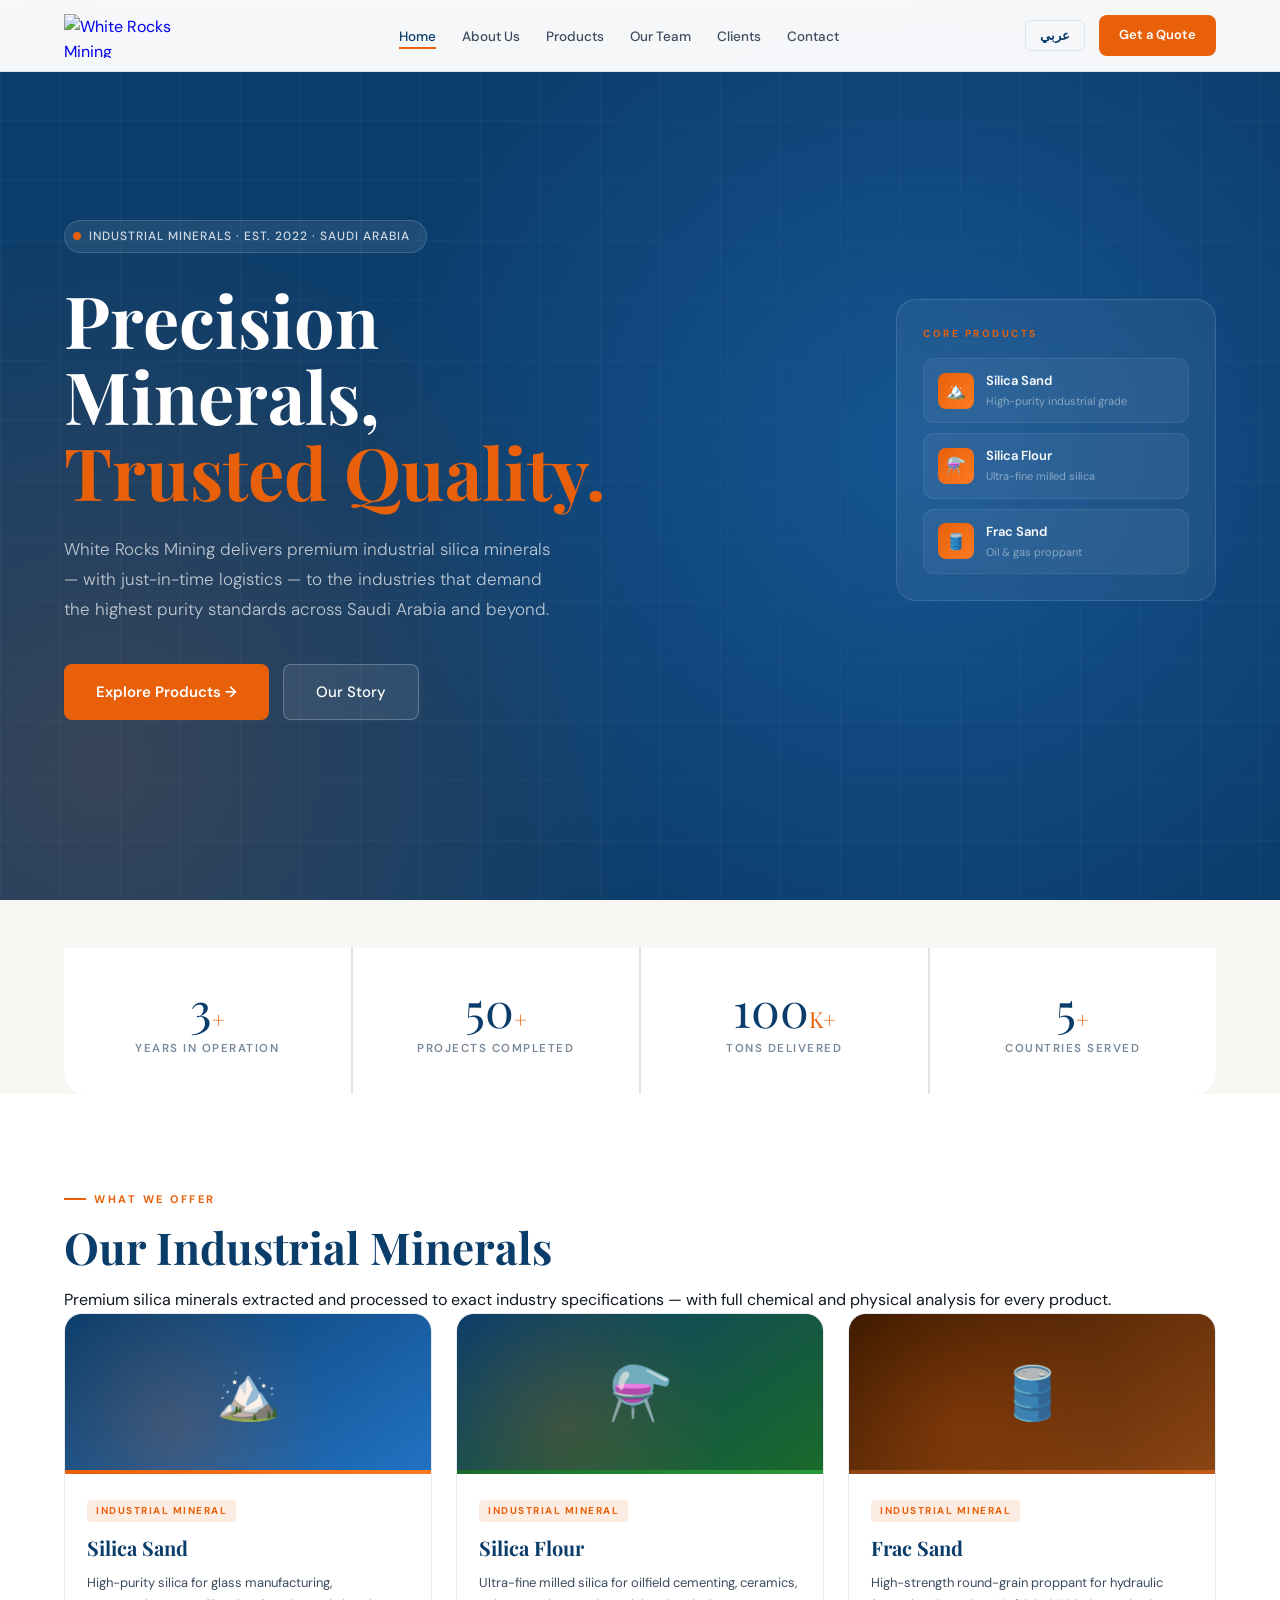
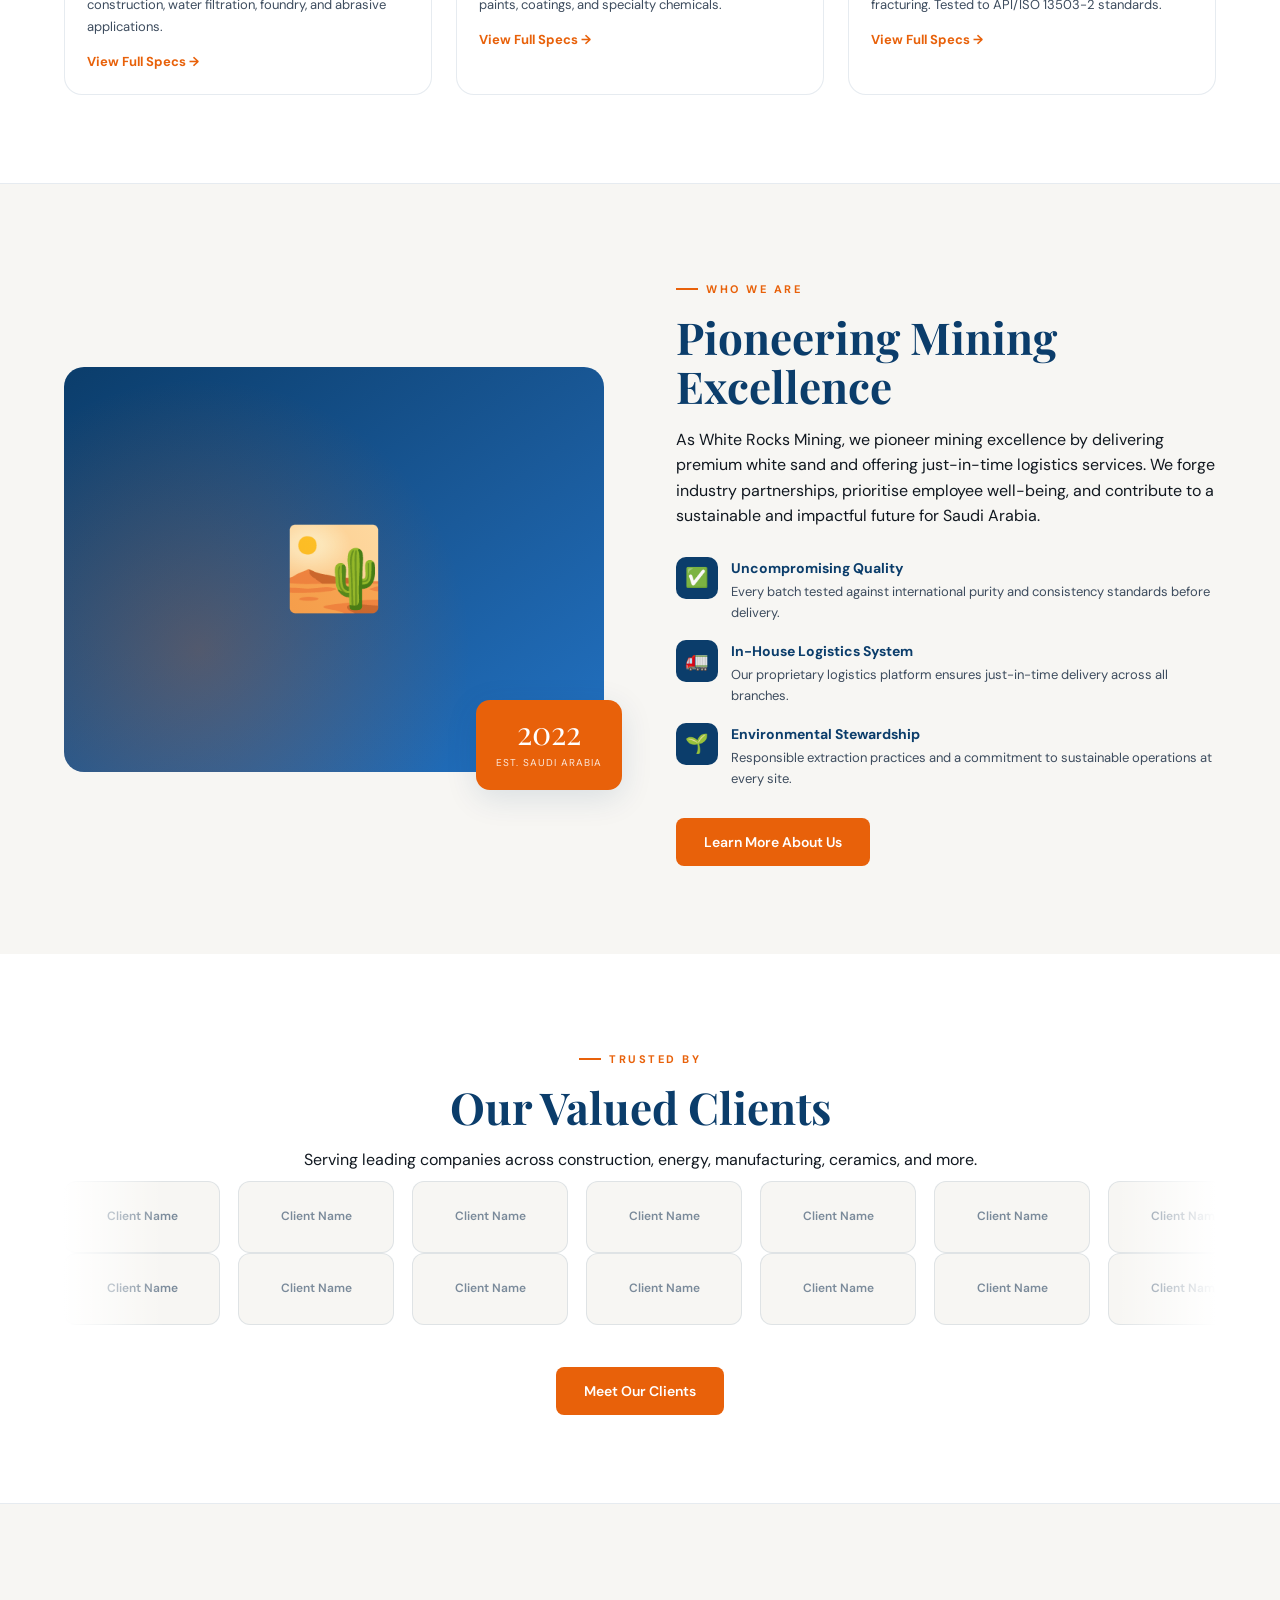
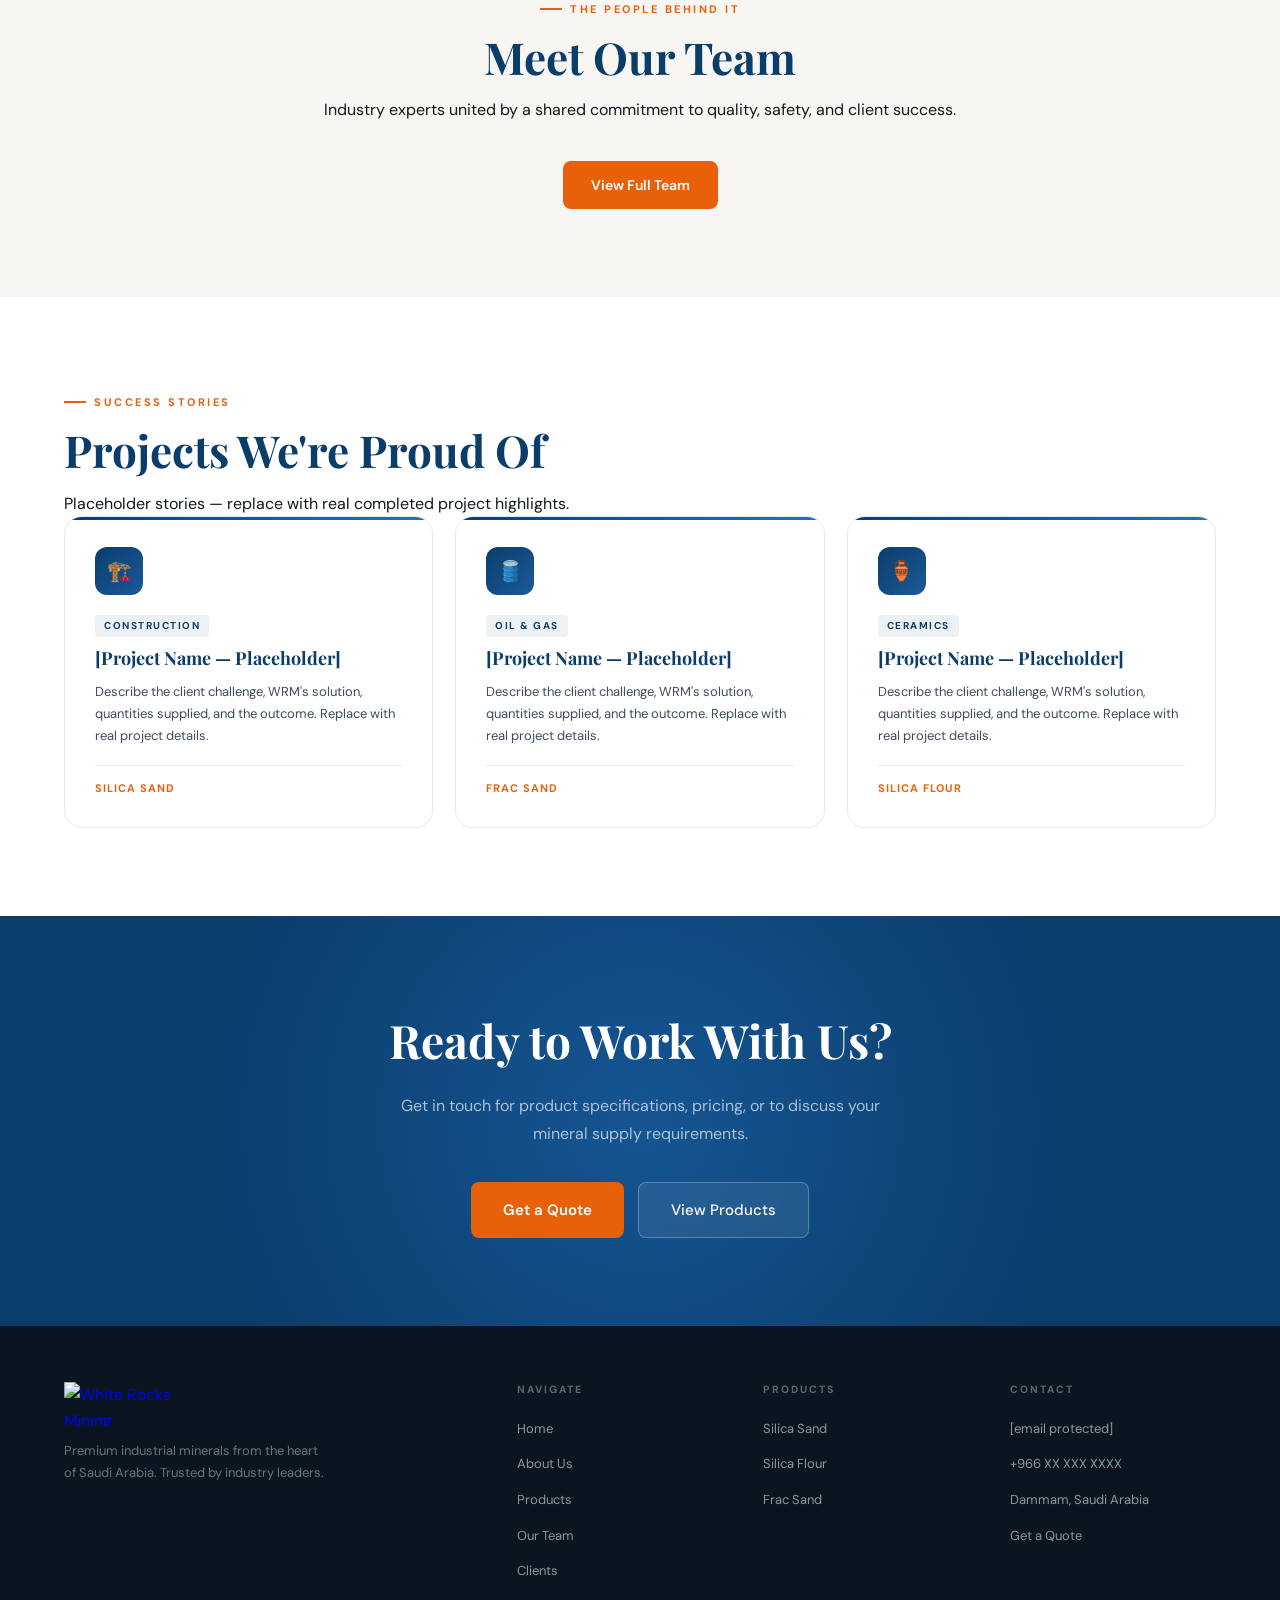
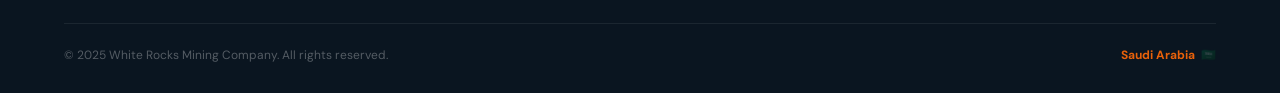
==== index.html @ 715c97ac "Add files via upload" ====
<!DOCTYPE html>
<html lang="en" dir="ltr">
<head>
<meta charset="UTF-8"/>
<meta name="viewport" content="width=device-width,initial-scale=1.0"/>
<title>White Rocks Mining Company</title>

  <link rel="preconnect" href="https://fonts.googleapis.com"/>
  <link rel="preconnect" href="https://fonts.gstatic.com" crossorigin/>
  <link href="https://fonts.googleapis.com/css2?family=Playfair+Display:wght@600;700&family=DM+Sans:wght@300;400;500;600&family=Tajawal:wght@300;400;500;700&display=swap" rel="stylesheet"/>
  <link rel="stylesheet" href="style.css"/>
  <link rel="stylesheet" href="index.css"/>
  <link rel="icon" type="image/x-icon" href="favicon.ico"/>
  <link rel="icon" type="image/png" sizes="32x32" href="assets/logo-nav.png"/>
  <link rel="apple-touch-icon" sizes="180x180" href="apple-touch-icon.png"/>
</head>
<body>
<!-- NAV -->
<nav id="navbar">
  <a href="index.html" class="nav-logo">
    <img src="assets/logo-nav.png" alt="White Rocks Mining" width="149" height="44" class="logo-img"/>
  </a>
  <ul class="nav-links">
    <li><a href="index.html" class="active" data-en="Home" data-ar="الرئيسية">Home</a></li>
    <li><a href="about.html" data-en="About Us" data-ar="من نحن">About Us</a></li>
    <li><a href="products.html" data-en="Products" data-ar="المنتجات">Products</a></li>
    <li><a href="team.html" data-en="Our Team" data-ar="فريقنا">Our Team</a></li>
    <li><a href="clients.html" data-en="Clients" data-ar="عملاؤنا">Clients</a></li>
    <li><a href="contact.html" data-en="Contact" data-ar="اتصل بنا">Contact</a></li>
  </ul>
  <div class="nav-right">
    <button class="lang-toggle" id="langToggle">عربي</button>
    <a href="contact.html" class="btn-nav" data-en="Get a Quote" data-ar="طلب عرض سعر">Get a Quote</a>
  </div>
  <button class="hamburger" id="hamburger"><span></span><span></span><span></span></button>
</nav>
<div class="mobile-menu" id="mobileMenu">
  <a href="index.html" data-en="Home" data-ar="الرئيسية">Home</a>
  <a href="about.html" data-en="About Us" data-ar="من نحن">About Us</a>
  <a href="products.html" data-en="Products" data-ar="المنتجات">Products</a>
  <a href="team.html" data-en="Our Team" data-ar="فريقنا">Our Team</a>
  <a href="clients.html" data-en="Clients" data-ar="عملاؤنا">Clients</a>
  <a href="contact.html" data-en="Contact" data-ar="اتصل بنا">Contact</a>
</div>
<!-- HERO -->
<section id="hero">
  <div class="hero-bar"></div><div class="hero-grid"></div><div class="hero-glow"></div>
  <div class="hero-content">
    <div class="hero-badge"><div class="badge-dot"></div><span class="badge-text" data-en="Industrial Minerals · Est. 2022 · Saudi Arabia" data-ar="معادن صناعية · تأسست 2022 · المملكة العربية السعودية">Industrial Minerals · Est. 2022 · Saudi Arabia</span></div>
    <h1 class="hero-title"><span data-en="Precision Minerals," data-ar="معادن دقيقة،">Precision Minerals,</span><br/><span class="accent" data-en="Trusted Quality." data-ar="جودة موثوقة.">Trusted Quality.</span></h1>
    <p class="hero-desc" data-en="White Rocks Mining delivers premium industrial silica minerals — with just-in-time logistics — to the industries that demand the highest purity standards across Saudi Arabia and beyond." data-ar="تقدم وايت روكس للتعدين معادن سيليكا صناعية متميزة — بلوجستيات فورية — للصناعات التي تتطلب أعلى معايير النقاء في المملكة العربية السعودية وخارجها.">White Rocks Mining delivers premium industrial silica minerals — with just-in-time logistics — to the industries that demand the highest purity standards across Saudi Arabia and beyond.</p>
    <div class="hero-actions">
      <a href="products.html" class="btn-hero" data-en="Explore Products →" data-ar="استكشف المنتجات →">Explore Products →</a>
      <a href="about.html" class="btn-ghost" data-en="Our Story" data-ar="قصتنا">Our Story</a>
    </div>
  </div>
  <div class="hero-card-wrap">
    <div class="hero-card">
      <div class="hc-label" data-en="Core Products" data-ar="المنتجات الأساسية">Core Products</div>
      <div class="hc-list">
        <a href="products.html#silica-sand" class="hc-item"><div class="hc-icon">🏔️</div><div><div class="hc-name" data-en="Silica Sand" data-ar="رمل السيليكا">Silica Sand</div><div class="hc-sub" data-en="High-purity industrial grade" data-ar="درجة صناعية عالية النقاء">High-purity industrial grade</div></div></a>
        <a href="products.html#silica-flour" class="hc-item"><div class="hc-icon">⚗️</div><div><div class="hc-name" data-en="Silica Flour" data-ar="دقيق السيليكا">Silica Flour</div><div class="hc-sub" data-en="Ultra-fine milled silica" data-ar="سيليكا مطحونة ناعمة جداً">Ultra-fine milled silica</div></div></a>
        <a href="products.html#frac-sand" class="hc-item"><div class="hc-icon">🛢️</div><div><div class="hc-name" data-en="Frac Sand" data-ar="رمل الفراك">Frac Sand</div><div class="hc-sub" data-en="Oil &amp; gas proppant" data-ar="دعامة النفط والغاز">Oil &amp; gas proppant</div></div></a>
      </div>
    </div>
  </div>
</section>
<!-- STATS -->
<div id="stats"><div class="stats-grid reveal">
  <div class="stat-item"><div class="stat-num"><span id="s1">0</span><span class="stat-unit">+</span></div><div class="stat-label" data-en="Years in Operation" data-ar="سنوات من الخبرة">Years in Operation</div></div>
  <div class="stat-item"><div class="stat-num"><span id="s2">0</span><span class="stat-unit">+</span></div><div class="stat-label" data-en="Projects Completed" data-ar="مشاريع منجزة">Projects Completed</div></div>
  <div class="stat-item"><div class="stat-num"><span id="s3">0</span><span class="stat-unit">K+</span></div><div class="stat-label" data-en="Tons Delivered" data-ar="طن تم توصيله">Tons Delivered</div></div>
  <div class="stat-item"><div class="stat-num"><span id="s4">0</span><span class="stat-unit">+</span></div><div class="stat-label" data-en="Countries Served" data-ar="دول نخدمها">Countries Served</div></div>
</div></div>
<!-- PRODUCTS -->
<section id="products-section">
  <div class="section-hd reveal">
    <div class="eyebrow" data-en="What We Offer" data-ar="ما نقدمه">What We Offer</div>
    <h2 class="section-title" data-en="Our Industrial Minerals" data-ar="معادننا الصناعية">Our Industrial Minerals</h2>
    <p class="section-sub" data-en="Premium silica minerals extracted and processed to exact industry specifications — with full chemical and physical analysis for every product." data-ar="معادن سيليكا متميزة مستخرجة ومعالجة وفق مواصفات صناعية دقيقة مع تحليل كيميائي وفيزيائي كامل لكل منتج.">Premium silica minerals extracted and processed to exact industry specifications — with full chemical and physical analysis for every product.</p>
  </div>
  <div class="products-grid">
    <a href="products.html#silica-sand" class="prod-card reveal"><div class="prod-thumb t-sand"><div class="thumb-glow"></div>🏔️</div><div class="prod-body"><div class="prod-pill" data-en="Industrial Mineral" data-ar="معدن صناعي">Industrial Mineral</div><h3 class="prod-name" data-en="Silica Sand" data-ar="رمل السيليكا">Silica Sand</h3><p class="prod-desc" data-en="High-purity silica for glass manufacturing, construction, water filtration, foundry, and abrasive applications." data-ar="سيليكا عالية النقاء لصناعة الزجاج والبناء وتصفية المياه والمسابك والتطبيقات الكاشطة.">High-purity silica for glass manufacturing, construction, water filtration, foundry, and abrasive applications.</p><div class="prod-link" data-en="View Full Specs →" data-ar="عرض المواصفات الكاملة →">View Full Specs →</div></div></a>
    <a href="products.html#silica-flour" class="prod-card reveal"><div class="prod-thumb t-flour"><div class="thumb-glow"></div>⚗️</div><div class="prod-body"><div class="prod-pill" data-en="Industrial Mineral" data-ar="معدن صناعي">Industrial Mineral</div><h3 class="prod-name" data-en="Silica Flour" data-ar="دقيق السيليكا">Silica Flour</h3><p class="prod-desc" data-en="Ultra-fine milled silica for oilfield cementing, ceramics, paints, coatings, and specialty chemicals." data-ar="سيليكا مطحونة ناعمة جداً لتسمنت آبار النفط والسيراميك والدهانات والطلاءات والمواد الكيميائية المتخصصة.">Ultra-fine milled silica for oilfield cementing, ceramics, paints, coatings, and specialty chemicals.</p><div class="prod-link" data-en="View Full Specs →" data-ar="عرض المواصفات الكاملة →">View Full Specs →</div></div></a>
    <a href="products.html#frac-sand" class="prod-card reveal"><div class="prod-thumb t-frac"><div class="thumb-glow"></div>🛢️</div><div class="prod-body"><div class="prod-pill" data-en="Industrial Mineral" data-ar="معدن صناعي">Industrial Mineral</div><h3 class="prod-name" data-en="Frac Sand" data-ar="رمل الفراك">Frac Sand</h3><p class="prod-desc" data-en="High-strength round-grain proppant for hydraulic fracturing. Tested to API/ISO 13503-2 standards." data-ar="دعامة حبيبات مستديرة عالية المقاومة للكسر الهيدروليكي. مختبرة وفق معايير API/ISO 13503-2.">High-strength round-grain proppant for hydraulic fracturing. Tested to API/ISO 13503-2 standards.</p><div class="prod-link" data-en="View Full Specs →" data-ar="عرض المواصفات الكاملة →">View Full Specs →</div></div></a>
  </div>
</section>
<div class="divider"></div>
<!-- ABOUT PREVIEW -->
<section id="about-preview">
  <div class="about-grid">
    <div class="about-wrap reveal"><div class="about-visual">🏜️</div><div class="about-badge"><span class="ab-num">2022</span><span class="ab-lbl" data-en="Est. Saudi Arabia" data-ar="تأسست في السعودية">Est. Saudi Arabia</span></div></div>
    <div class="reveal">
      <div class="eyebrow" data-en="Who We Are" data-ar="من نحن">Who We Are</div>
      <h2 class="section-title" data-en="Pioneering Mining Excellence" data-ar="رواد التميز في التعدين">Pioneering Mining Excellence</h2>
      <p class="section-sub" data-en="As White Rocks Mining, we pioneer mining excellence by delivering premium white sand and offering just-in-time logistics services. We forge industry partnerships, prioritise employee well-being, and contribute to a sustainable and impactful future for Saudi Arabia." data-ar="في وايت روكس للتعدين، نرسخ مفهوم التميز في التعدين من خلال توفير الرمال البيضاء الفاخرة وتقديم خدمات لوجستية فورية. نبني شراكات صناعية ونُولي الأولوية لرفاهية موظفينا ونساهم في مستقبل مستدام للمملكة العربية السعودية.">As White Rocks Mining, we pioneer mining excellence by delivering premium white sand and offering just-in-time logistics services. We forge industry partnerships, prioritise employee well-being, and contribute to a sustainable and impactful future for Saudi Arabia.</p>
      <div class="vals">
        <div class="val-item"><div class="val-icon">✅</div><div><div class="val-title" data-en="Uncompromising Quality" data-ar="جودة لا تساوم">Uncompromising Quality</div><div class="val-desc" data-en="Every batch tested against international purity and consistency standards before delivery." data-ar="كل دفعة تُختبر وفق معايير النقاء والاتساق الدولية قبل التسليم.">Every batch tested against international purity and consistency standards before delivery.</div></div></div>
        <div class="val-item"><div class="val-icon">🚛</div><div><div class="val-title" data-en="In-House Logistics System" data-ar="نظام اللوجستيات الداخلي">In-House Logistics System</div><div class="val-desc" data-en="Our proprietary logistics platform ensures just-in-time delivery across all branches." data-ar="منصة اللوجستيات الخاصة لدينا تضمن التسليم في الوقت المحدد عبر جميع الفروع.">Our proprietary logistics platform ensures just-in-time delivery across all branches.</div></div></div>
        <div class="val-item"><div class="val-icon">🌱</div><div><div class="val-title" data-en="Environmental Stewardship" data-ar="الإشراف البيئي">Environmental Stewardship</div><div class="val-desc" data-en="Responsible extraction practices and a commitment to sustainable operations at every site." data-ar="ممارسات استخراج مسؤولة والتزام بعمليات مستدامة في كل موقع.">Responsible extraction practices and a commitment to sustainable operations at every site.</div></div></div>
      </div>
      <a href="about.html" class="btn-solid" style="margin-top:28px;" data-en="Learn More About Us" data-ar="اعرف المزيد عنا">Learn More About Us</a>
    </div>
  </div>
</section>
<!-- CLIENTS MARQUEE -->
<section id="clients-section">
  <div class="section-hd reveal" style="text-align:center;">
    <div class="eyebrow" style="justify-content:center;" data-en="Trusted By" data-ar="يثق بنا">Trusted By</div>
    <h2 class="section-title" data-en="Our Valued Clients" data-ar="عملاؤنا الكرام">Our Valued Clients</h2>
    <p class="section-sub" style="margin:0 auto;" data-en="Serving leading companies across construction, energy, manufacturing, ceramics, and more." data-ar="نخدم الشركات الرائدة في البناء والطاقة والتصنيع والسيراميك وغيرها.">Serving leading companies across construction, energy, manufacturing, ceramics, and more.</p>
  </div>
  <div class="marquee-wrap reveal"><div class="marquee-track" id="mTrack">
    <div class="client-box" data-en="Client Name" data-ar="اسم العميل">Client Name</div><div class="client-box" data-en="Client Name" data-ar="اسم العميل">Client Name</div><div class="client-box" data-en="Client Name" data-ar="اسم العميل">Client Name</div><div class="client-box" data-en="Client Name" data-ar="اسم العميل">Client Name</div><div class="client-box" data-en="Client Name" data-ar="اسم العميل">Client Name</div><div class="client-box" data-en="Client Name" data-ar="اسم العميل">Client Name</div><div class="client-box" data-en="Client Name" data-ar="اسم العميل">Client Name</div><div class="client-box" data-en="Client Name" data-ar="اسم العميل">Client Name</div><div class="client-box" data-en="Client Name" data-ar="اسم العميل">Client Name</div><div class="client-box" data-en="Client Name" data-ar="اسم العميل">Client Name</div><div class="client-box" data-en="Client Name" data-ar="اسم العميل">Client Name</div><div class="client-box" data-en="Client Name" data-ar="اسم العميل">Client Name</div><div class="client-box" data-en="Client Name" data-ar="اسم العميل">Client Name</div><div class="client-box" data-en="Client Name" data-ar="اسم العميل">Client Name</div><div class="client-box" data-en="Client Name" data-ar="اسم العميل">Client Name</div><div class="client-box" data-en="Client Name" data-ar="اسم العميل">Client Name</div><div class="client-box" data-en="Client Name" data-ar="اسم العميل">Client Name</div><div class="client-box" data-en="Client Name" data-ar="اسم العميل">Client Name</div><div class="client-box" data-en="Client Name" data-ar="اسم العميل">Client Name</div><div class="client-box" data-en="Client Name" data-ar="اسم العميل">Client Name</div><div class="client-box" data-en="Client Name" data-ar="اسم العميل">Client Name</div><div class="client-box" data-en="Client Name" data-ar="اسم العميل">Client Name</div><div class="client-box" data-en="Client Name" data-ar="اسم العميل">Client Name</div><div class="client-box" data-en="Client Name" data-ar="اسم العميل">Client Name</div><div class="client-box" data-en="Client Name" data-ar="اسم العميل">Client Name</div><div class="client-box" data-en="Client Name" data-ar="اسم العميل">Client Name</div><div class="client-box" data-en="Client Name" data-ar="اسم العميل">Client Name</div><div class="client-box" data-en="Client Name" data-ar="اسم العميل">Client Name</div><div class="client-box" data-en="Client Name" data-ar="اسم العميل">Client Name</div><div class="client-box" data-en="Client Name" data-ar="اسم العميل">Client Name</div><div class="client-box" data-en="Client Name" data-ar="اسم العميل">Client Name</div><div class="client-box" data-en="Client Name" data-ar="اسم العميل">Client Name</div>
  </div></div>
  <div style="text-align:center;margin-top:34px;" class="reveal"><a href="clients.html" class="btn-solid" data-en="Meet Our Clients" data-ar="تعرف على عملائنا">Meet Our Clients</a></div>
</section>
<div class="divider"></div>
<!-- TEAM PREVIEW -->
<section id="team-section">
  <div class="section-hd reveal" style="text-align:center;">
    <div class="eyebrow" style="justify-content:center;" data-en="The People Behind It" data-ar="الأشخاص وراء ذلك">The People Behind It</div>
    <h2 class="section-title" data-en="Meet Our Team" data-ar="تعرف على فريقنا">Meet Our Team</h2>
    <p class="section-sub" style="margin:0 auto;" data-en="Industry experts united by a shared commitment to quality, safety, and client success." data-ar="خبراء صناعيون متحدون بالتزام مشترك بالجودة والسلامة ونجاح العميل.">Industry experts united by a shared commitment to quality, safety, and client success.</p>
  </div>
  <div class="team-grid" id="homeTeamGrid">
    <!-- Populated by index.js from data/team.json -->
  </div>
  <div style="text-align:center;margin-top:38px;" class="reveal"><a href="team.html" class="btn-solid" data-en="View Full Team" data-ar="عرض الفريق الكامل">View Full Team</a></div>
</section>
<!-- SUCCESS STORIES -->
<section id="success-section">
  <div class="section-hd reveal">
    <div class="eyebrow" data-en="Success Stories" data-ar="قصص النجاح">Success Stories</div>
    <h2 class="section-title" data-en="Projects We're Proud Of" data-ar="مشاريع نفخر بها">Projects We're Proud Of</h2>
    <p class="section-sub" data-en="Placeholder stories — replace with real completed project highlights." data-ar="قصص مؤقتة — استبدلها بأبرز المشاريع المنجزة الفعلية.">Placeholder stories — replace with real completed project highlights.</p>
  </div>
  <div class="stories-grid">
    <div class="story-card reveal"><div class="story-icon">🏗️</div><div class="story-tag" data-en="Construction" data-ar="البناء">Construction</div><h3 class="story-title" data-en="[Project Name — Placeholder]" data-ar="[اسم المشروع — نص مؤقت]">[Project Name — Placeholder]</h3><p class="story-desc" data-en="Describe the client challenge, WRM's solution, quantities supplied, and the outcome. Replace with real project details." data-ar="صف تحدي العميل وحل WRM والكميات المورّدة والنتيجة المحققة. استبدل بتفاصيل المشروع الحقيقية.">Describe the client challenge, WRM's solution, quantities supplied, and the outcome. Replace with real project details.</p><div class="story-meta"><div class="story-product" data-en="Silica Sand" data-ar="رمل السيليكا">Silica Sand</div></div></div>
    <div class="story-card reveal"><div class="story-icon">🛢️</div><div class="story-tag" data-en="Oil &amp; Gas" data-ar="النفط والغاز">Oil &amp; Gas</div><h3 class="story-title" data-en="[Project Name — Placeholder]" data-ar="[اسم المشروع — نص مؤقت]">[Project Name — Placeholder]</h3><p class="story-desc" data-en="Describe the client challenge, WRM's solution, quantities supplied, and the outcome. Replace with real project details." data-ar="صف تحدي العميل وحل WRM والكميات المورّدة والنتيجة المحققة. استبدل بتفاصيل المشروع الحقيقية.">Describe the client challenge, WRM's solution, quantities supplied, and the outcome. Replace with real project details.</p><div class="story-meta"><div class="story-product" data-en="Frac Sand" data-ar="رمل الفراك">Frac Sand</div></div></div>
    <div class="story-card reveal"><div class="story-icon">🏺</div><div class="story-tag" data-en="Ceramics" data-ar="السيراميك">Ceramics</div><h3 class="story-title" data-en="[Project Name — Placeholder]" data-ar="[اسم المشروع — نص مؤقت]">[Project Name — Placeholder]</h3><p class="story-desc" data-en="Describe the client challenge, WRM's solution, quantities supplied, and the outcome. Replace with real project details." data-ar="صف تحدي العميل وحل WRM والكميات المورّدة والنتيجة المحققة. استبدل بتفاصيل المشروع الحقيقية.">Describe the client challenge, WRM's solution, quantities supplied, and the outcome. Replace with real project details.</p><div class="story-meta"><div class="story-product" data-en="Silica Flour" data-ar="دقيق السيليكا">Silica Flour</div></div></div>
  </div>
</section>
<!-- CTA BANNER -->
<section id="cta-banner">
  <h2 class="cta-title" data-en="Ready to Work With Us?" data-ar="هل أنت مستعد للعمل معنا؟">Ready to Work With Us?</h2>
  <p class="cta-sub" data-en="Get in touch for product specifications, pricing, or to discuss your mineral supply requirements." data-ar="تواصل معنا للحصول على مواصفات المنتج أو الأسعار أو لمناقشة متطلبات إمداد المعادن الخاصة بك.">Get in touch for product specifications, pricing, or to discuss your mineral supply requirements.</p>
  <div class="cta-actions">
    <a href="contact.html" class="btn-hero" data-en="Get a Quote" data-ar="طلب عرض سعر">Get a Quote</a>
    <a href="products.html" class="btn-ghost" data-en="View Products" data-ar="عرض المنتجات">View Products</a>
  </div>
</section>
<!-- FOOTER -->
<footer>
  <div class="footer-grid">
    <div>
      <a href="index.html" class="nav-logo" style="text-decoration:none;">
      <img src="assets/logo-footer.png" alt="White Rocks Mining" width="136" height="40" class="logo-img"/>
    </a>
      <p class="footer-desc" data-en="Premium industrial minerals from the heart of Saudi Arabia. Trusted by industry leaders." data-ar="معادن صناعية متميزة من قلب المملكة العربية السعودية. موثوق بها من قادة الصناعة.">Premium industrial minerals from the heart of Saudi Arabia. Trusted by industry leaders.</p>
    </div>
    <div><div class="footer-col-title" data-en="Navigate" data-ar="التنقل">Navigate</div><ul class="footer-links"><li><a href="index.html" data-en="Home" data-ar="الرئيسية">Home</a></li><li><a href="about.html" data-en="About Us" data-ar="من نحن">About Us</a></li><li><a href="products.html" data-en="Products" data-ar="المنتجات">Products</a></li><li><a href="team.html" data-en="Our Team" data-ar="فريقنا">Our Team</a></li><li><a href="clients.html" data-en="Clients" data-ar="عملاؤنا">Clients</a></li></ul></div>
    <div><div class="footer-col-title" data-en="Products" data-ar="المنتجات">Products</div><ul class="footer-links"><li><a href="products.html#silica-sand" data-en="Silica Sand" data-ar="رمل السيليكا">Silica Sand</a></li><li><a href="products.html#silica-flour" data-en="Silica Flour" data-ar="دقيق السيليكا">Silica Flour</a></li><li><a href="products.html#frac-sand" data-en="Frac Sand" data-ar="رمل الفراك">Frac Sand</a></li></ul></div>
    <div><div class="footer-col-title" data-en="Contact" data-ar="تواصل">Contact</div><ul class="footer-links"><li><a href="/cdn-cgi/l/email-protection#a1c8cfc7cee1d6c9c8d5c4d3cec2cad2ccc8cfc8cfc68fc2cecc"><span class="__cf_email__" data-cfemail="157c7b737a55627d7c6170677a767e66787c7b7c7b723b767a78">[email&#160;protected]</span></a></li><li><a href="tel:+966XXXXXXXX">+966 XX XXX XXXX</a></li><li><a href="contact.html" data-en="Dammam, Saudi Arabia" data-ar="الدمام، السعودية">Dammam, Saudi Arabia</a></li><li><a href="contact.html" data-en="Get a Quote" data-ar="طلب عرض سعر">Get a Quote</a></li></ul></div>
  </div>
  <div class="footer-bottom"><div class="footer-copy" data-en="© 2025 White Rocks Mining Company. All rights reserved." data-ar="© 2025 شركة وايت روكس للتعدين. جميع الحقوق محفوظة.">© 2025 White Rocks Mining Company. All rights reserved.</div><div class="footer-badge"><em data-en="Saudi Arabia" data-ar="المملكة العربية السعودية">Saudi Arabia</em> 🇸🇦</div></div>
</footer>

<script src="script.js" defer></script>
<script src="index.js" defer></script>
</body>
</html>
---- style.css ----
/* ==============================================
   White Rocks Mining — Shared Stylesheet
   style.css
   ============================================== */

/* BASE & VARIABLES */
:root{--orange:#E8610A;--orange-light:#FF7A22;--orange-glow:rgba(232,97,10,0.12);--blue:#0B3D6B;--blue-mid:#1A5A9A;--blue-light:#2272C3;--white:#FFFFFF;--off-white:#F7F6F3;--text-dark:#111820;--text-mid:#3D4C5E;--text-light:#7A8A9A;--border:rgba(11,61,107,0.1);--shadow-sm:0 2px 12px rgba(11,61,107,0.07);--shadow-md:0 8px 32px rgba(11,61,107,0.12);--shadow-lg:0 24px 64px rgba(11,61,107,0.16);--font-display:'Playfair Display',serif;--font-body:'DM Sans',sans-serif;--font-ar:'Tajawal',sans-serif;}
[lang="ar"]*{font-family:var(--font-ar)!important;letter-spacing:0!important;}
*,*::before,*::after{box-sizing:border-box;margin:0;padding:0;}
html{scroll-behavior:smooth;}
body{font-family:var(--font-body);color:var(--text-dark);background:var(--white);overflow-x:hidden;line-height:1.6;}

/* NAV */
/* NAV */
nav{position:fixed;top:0;left:0;right:0;z-index:1000;background:rgba(255,255,255,.96);backdrop-filter:blur(14px);border-bottom:1px solid var(--border);padding:0 5%;height:72px;display:flex;align-items:center;justify-content:space-between;transition:box-shadow .3s;}
nav.scrolled{box-shadow:var(--shadow-md);}
.nav-logo{display:flex;align-items:center;text-decoration:none;flex-shrink:0;}
.logo-img{height:44px;width:auto;display:block;object-fit:contain;}
.nav-links{display:flex;gap:26px;list-style:none;align-items:center;}
.nav-links a{text-decoration:none;font-size:13.5px;font-weight:500;color:var(--text-mid);transition:color .2s;position:relative;padding-bottom:4px;white-space:nowrap;}
.nav-links a::after{content:'';position:absolute;bottom:0;left:0;right:0;height:2px;background:var(--orange);transform:scaleX(0);transition:transform .25s;transform-origin:left;}
[dir="rtl"] .nav-links a::after{transform-origin:right;}
.nav-links a:hover,.nav-links a.active{color:var(--blue);}
.nav-links a:hover::after,.nav-links a.active::after{transform:scaleX(1);}
.nav-right{display:flex;align-items:center;gap:14px;}
.lang-toggle{background:none;border:1.5px solid var(--border);border-radius:6px;padding:6px 14px;font-size:13px;font-weight:600;color:var(--blue);cursor:pointer;transition:all .2s;font-family:var(--font-body);}
.lang-toggle:hover{border-color:var(--blue);background:var(--blue);color:white;}
.btn-nav{background:var(--orange);color:white;border:none;border-radius:8px;padding:10px 20px;font-size:13px;font-weight:600;cursor:pointer;text-decoration:none;display:inline-flex;align-items:center;transition:all .25s;font-family:var(--font-body);white-space:nowrap;}
.btn-nav:hover{background:var(--orange-light);transform:translateY(-1px);box-shadow:0 4px 16px rgba(232,97,10,.35);}
.hamburger{display:none;flex-direction:column;gap:5px;cursor:pointer;background:none;border:none;padding:4px;}
.hamburger span{display:block;width:24px;height:2px;background:var(--blue);border-radius:2px;}
.mobile-menu{display:none;position:fixed;top:72px;left:0;right:0;background:white;border-bottom:1px solid var(--border);padding:20px 5%;z-index:999;flex-direction:column;box-shadow:var(--shadow-md);}
.mobile-menu.open{display:flex;}
.mobile-menu a{text-decoration:none;font-size:15px;font-weight:500;color:var(--text-mid);padding:14px 0;border-bottom:1px solid var(--border);}

/* PAGE HERO (inner pages) */
/* PAGE HERO */
.page-hero{padding:140px 5% 80px;background:var(--blue);position:relative;overflow:hidden;}
.hero-bar{position:absolute;top:0;left:0;right:0;height:4px;background:linear-gradient(90deg,var(--orange),var(--orange-light),transparent);}
.hero-grid{position:absolute;inset:0;background-image:linear-gradient(rgba(255,255,255,.03) 1px,transparent 1px),linear-gradient(90deg,rgba(255,255,255,.03) 1px,transparent 1px);background-size:60px 60px;}
.hero-glow{position:absolute;inset:0;background:radial-gradient(circle at 70% 45%,rgba(34,114,195,.45) 0%,transparent 55%),radial-gradient(circle at 10% 80%,rgba(232,97,10,.18) 0%,transparent 40%);}
.hero-inner{position:relative;z-index:2;max-width:680px;}
.breadcrumb{display:flex;align-items:center;gap:8px;margin-bottom:20px;font-size:13px;color:rgba(255,255,255,.5);}
.breadcrumb a{color:rgba(255,255,255,.5);text-decoration:none;}
.breadcrumb a:hover{color:var(--orange);}
.breadcrumb-sep{color:rgba(255,255,255,.25);}
.page-title{font-family:var(--font-display);font-size:clamp(38px,5.5vw,64px);color:white;line-height:1.08;margin-bottom:20px;}
.page-title .accent{color:var(--orange);}
.page-desc{font-size:17px;color:rgba(255,255,255,.68);line-height:1.78;font-weight:300;max-width:560px;}

/* COMMON (eyebrow, section-title, divider, buttons) */
/* COMMON */
section{padding:88px 5%;}
.eyebrow{display:inline-flex;align-items:center;gap:8px;font-size:11px;font-weight:700;text-transform:uppercase;letter-spacing:2.5px;color:var(--orange);margin-bottom:14px;}
.eyebrow::before{content:'';width:22px;height:2px;background:var(--orange);}
[dir="rtl"] .eyebrow::before{display:none;}
[dir="rtl"] .eyebrow::after{content:'';width:22px;height:2px;background:var(--orange);}
.section-title{font-family:var(--font-display);font-size:clamp(28px,3.8vw,44px);color:var(--blue);line-height:1.12;margin-bottom:16px;}
.divider{height:1px;background:var(--border);}
.btn-solid{background:var(--orange);color:white;border:none;border-radius:8px;padding:13px 28px;font-size:14px;font-weight:600;cursor:pointer;text-decoration:none;display:inline-flex;align-items:center;gap:8px;transition:all .25s;font-family:var(--font-body);}
.btn-solid:hover{background:var(--orange-light);transform:translateY(-1px);box-shadow:0 6px 20px rgba(232,97,10,.35);}
.btn-ghost{background:none;color:var(--blue);border:1.5px solid var(--border);border-radius:8px;padding:13px 28px;font-size:14px;font-weight:600;cursor:pointer;text-decoration:none;display:inline-flex;align-items:center;gap:8px;transition:all .25s;font-family:var(--font-body);}
.btn-ghost:hover{border-color:var(--blue);background:var(--blue);color:white;}

/* CTA BANNER */
/* CTA BANNER */
#cta-banner{background:var(--blue);padding:88px 5%;text-align:center;position:relative;overflow:hidden;}
#cta-banner::before{content:'';position:absolute;inset:0;background:radial-gradient(circle at 50% 50%,rgba(34,114,195,.45) 0%,transparent 65%);}
.cta-title{font-family:var(--font-display);font-size:clamp(28px,4vw,46px);color:white;margin-bottom:14px;position:relative;z-index:1;}
.cta-sub{font-size:16px;color:rgba(255,255,255,.65);max-width:500px;margin:0 auto 34px;line-height:1.75;position:relative;z-index:1;}
.cta-actions{display:flex;gap:14px;justify-content:center;flex-wrap:wrap;position:relative;z-index:1;}
.btn-hero{background:var(--orange);color:white;border:none;border-radius:8px;padding:14px 30px;font-size:15px;font-weight:600;cursor:pointer;text-decoration:none;display:inline-flex;align-items:center;gap:8px;transition:all .25s;font-family:var(--font-body);}
.btn-hero:hover{background:var(--orange-light);transform:translateY(-2px);box-shadow:0 8px 28px rgba(232,97,10,.45);}
.btn-hero-out{background:rgba(255,255,255,.08);color:white;border:1.5px solid rgba(255,255,255,.25);border-radius:8px;padding:14px 30px;font-size:15px;font-weight:500;cursor:pointer;text-decoration:none;display:inline-flex;align-items:center;gap:8px;transition:all .25s;font-family:var(--font-body);}
.btn-hero-out:hover{background:rgba(255,255,255,.16);border-color:rgba(255,255,255,.55);}

/* FOOTER */
/* FOOTER */
footer{background:#0A1520;padding:56px 5% 28px;}
.footer-grid{display:grid;grid-template-columns:2fr 1fr 1fr 1fr;gap:40px;padding-bottom:40px;border-bottom:1px solid rgba(255,255,255,.07);}
.footer-desc{font-size:13px;color:rgba(255,255,255,.4);line-height:1.7;margin-top:14px;max-width:260px;}
.footer-col-title{font-size:10.5px;text-transform:uppercase;letter-spacing:2px;color:rgba(255,255,255,.35);font-weight:700;margin-bottom:16px;}
.footer-links{list-style:none;display:flex;flex-direction:column;gap:10px;}
.footer-links a{font-size:13px;color:rgba(255,255,255,.55);text-decoration:none;transition:color .2s;}
.footer-links a:hover{color:var(--orange);}
.footer-bottom{padding-top:22px;display:flex;justify-content:space-between;align-items:center;}
.footer-copy{font-size:12px;color:rgba(255,255,255,.3);}
.footer-badge{font-size:12px;color:rgba(255,255,255,.25);display:flex;align-items:center;gap:6px;}
.footer-badge em{color:var(--orange);font-style:normal;font-weight:700;}

/* REVEAL ANIMATIONS */
/* REVEAL */
.reveal{opacity:1;transform:none;}
.reveal.anim{opacity:0;transform:translateY(26px);transition:opacity .65s ease,transform .65s ease;}
.reveal.anim.visible{opacity:1;transform:translateY(0);}

/* RESPONSIVE — shared breakpoints */
/* RESPONSIVE */
@media(max-width:960px){.mv-grid{grid-template-columns:1fr;}.story-grid{grid-template-columns:1fr;gap:40px;}.values-grid{grid-template-columns:1fr 1fr;}.partners-intro{grid-template-columns:1fr;gap:32px;}.partners-grid{grid-template-columns:1fr 1fr;}.footer-grid{grid-template-columns:1fr 1fr;}.tl-item{grid-template-columns:80px 1fr;gap:18px;}}
@media(max-width:640px){.nav-links,.btn-nav{display:none;}.hamburger{display:flex;}.values-grid{grid-template-columns:1fr;}.partners-grid{grid-template-columns:1fr;}.footer-grid{grid-template-columns:1fr;}.footer-bottom{flex-direction:column;gap:10px;text-align:center;}}

/* RESPONSIVE — 480px (small mobile) */
@media(max-width:480px){
  .page-hero{padding:110px 5% 60px;}
  .page-title{font-size:32px;}
  .page-desc{font-size:15px;}
  .breadcrumb{font-size:12px;}
  .btn-solid,.btn-hero,.btn-hero-out{width:100%;justify-content:center;}
  .cta-actions{flex-direction:column;align-items:center;}
  .footer-bottom{text-align:center;flex-direction:column;gap:8px;}
  .nav-right .btn-nav{display:none;}
}
---- index.css ----
/* ==============================================
   index.css — Homepage only
   ============================================== */

/* HERO */
#hero{min-height:100vh;background:var(--blue);display:flex;align-items:center;padding:120px 5% 80px;position:relative;overflow:hidden;}
.hero-bar{position:absolute;top:0;left:0;right:0;height:4px;background:linear-gradient(90deg,var(--orange),var(--orange-light),transparent);}
.hero-grid{position:absolute;inset:0;background-image:linear-gradient(rgba(255,255,255,.03) 1px,transparent 1px),linear-gradient(90deg,rgba(255,255,255,.03) 1px,transparent 1px);background-size:60px 60px;}
.hero-glow{position:absolute;inset:0;background:radial-gradient(circle at 72% 50%,rgba(34,114,195,.45) 0%,transparent 55%),radial-gradient(circle at 8% 85%,rgba(232,97,10,.2) 0%,transparent 40%);}
.hero-content{position:relative;z-index:2;max-width:600px;}
.hero-badge{display:inline-flex;align-items:center;gap:8px;background:rgba(255,255,255,.08);border:1px solid rgba(255,255,255,.15);border-radius:100px;padding:6px 16px 6px 8px;margin-bottom:28px;animation:fadeUp .6s ease both;}
.badge-dot{width:8px;height:8px;background:var(--orange);border-radius:50%;animation:pulse 2s infinite;}
.badge-text{font-size:12px;color:rgba(255,255,255,.8);font-weight:500;letter-spacing:1px;text-transform:uppercase;}
.hero-title{font-family:var(--font-display);font-size:clamp(42px,6vw,72px);color:white;line-height:1.06;margin-bottom:24px;animation:fadeUp .6s .1s ease both;}
.hero-title .accent{color:var(--orange);}
.hero-desc{font-size:17px;color:rgba(255,255,255,.7);max-width:500px;line-height:1.78;margin-bottom:40px;animation:fadeUp .6s .2s ease both;font-weight:300;}
.hero-actions{display:flex;gap:14px;flex-wrap:wrap;animation:fadeUp .6s .3s ease both;}
.btn-hero{background:var(--orange);color:white;border:none;border-radius:8px;padding:15px 32px;font-size:15px;font-weight:600;cursor:pointer;text-decoration:none;display:inline-flex;align-items:center;gap:9px;transition:all .25s;font-family:var(--font-body);}
.btn-hero:hover{background:var(--orange-light);transform:translateY(-2px);box-shadow:0 8px 28px rgba(232,97,10,.45);}
.btn-ghost{background:rgba(255,255,255,.08);color:white;border:1.5px solid rgba(255,255,255,.25);border-radius:8px;padding:15px 32px;font-size:15px;font-weight:500;cursor:pointer;text-decoration:none;display:inline-flex;align-items:center;gap:9px;transition:all .25s;font-family:var(--font-body);backdrop-filter:blur(8px);}
.btn-ghost:hover{background:rgba(255,255,255,.16);border-color:rgba(255,255,255,.55);transform:translateY(-2px);}

/* Floating card */
.hero-card-wrap{position:absolute;right:5%;top:50%;transform:translateY(-50%);width:320px;animation:fadeInRight .8s .3s ease both;}
[dir="rtl"] .hero-card-wrap{right:auto;left:5%;animation:fadeInLeft .8s .3s ease both;}
.hero-card{background:rgba(255,255,255,.06);border:1px solid rgba(255,255,255,.13);border-radius:20px;padding:26px;backdrop-filter:blur(18px);}
.hc-label{font-size:10px;color:var(--orange);text-transform:uppercase;letter-spacing:2.5px;font-weight:700;margin-bottom:16px;}
.hc-list{display:flex;flex-direction:column;gap:10px;}
.hc-item{display:flex;align-items:center;gap:12px;padding:12px 14px;background:rgba(255,255,255,.05);border:1px solid rgba(255,255,255,.08);border-radius:11px;text-decoration:none;transition:all .2s;}
.hc-item:hover{background:rgba(255,255,255,.11);border-color:rgba(232,97,10,.4);}
.hc-icon{width:36px;height:36px;background:linear-gradient(135deg,var(--orange),var(--orange-light));border-radius:8px;display:flex;align-items:center;justify-content:center;font-size:16px;flex-shrink:0;}
.hc-name{font-size:13px;color:white;font-weight:600;}
.hc-sub{font-size:11px;color:rgba(255,255,255,.45);margin-top:1px;}

/* STATS */
#stats{background:var(--off-white);padding:48px 5% 0;}
.stats-grid{display:grid;grid-template-columns:repeat(4,1fr);gap:2px;background:var(--border);border-radius:0 0 20px 20px;overflow:hidden;}
.stat-item{background:white;padding:36px 24px;text-align:center;}
.stat-num{font-family:var(--font-display);font-size:48px;line-height:1;color:var(--blue);margin-bottom:8px;}
.stat-unit{font-size:22px;color:var(--orange);}
.stat-label{font-size:11.5px;color:var(--text-light);text-transform:uppercase;letter-spacing:1.5px;font-weight:600;}

/* PRODUCTS GRID */
#products-section{background:white;}
.products-grid{display:grid;grid-template-columns:repeat(3,1fr);gap:24px;}
.prod-card{border:1px solid var(--border);border-radius:18px;overflow:hidden;text-decoration:none;display:block;transition:all .3s;background:white;}
.prod-card:hover{transform:translateY(-6px);box-shadow:var(--shadow-lg);border-color:var(--orange);}
.prod-thumb{height:160px;display:flex;align-items:center;justify-content:center;font-size:52px;position:relative;overflow:hidden;}
.prod-thumb::after{content:'';position:absolute;bottom:0;left:0;right:0;height:4px;}
.t-sand{background:linear-gradient(145deg,#0B3D6B,#2272C3);}
.t-sand::after{background:linear-gradient(90deg,var(--orange),var(--orange-light));}
.t-flour{background:linear-gradient(145deg,#0B3D6B,#1a6a2a);}
.t-flour::after{background:linear-gradient(90deg,#1a6a2a,#2a9a3a);}
.t-frac{background:linear-gradient(145deg,#3D1A00,#8B4513);}
.t-frac::after{background:linear-gradient(90deg,#8B4513,#C45A1A);}
.thumb-glow{position:absolute;inset:0;background:radial-gradient(circle at 30% 70%,rgba(232,97,10,.2) 0%,transparent 55%);}
.prod-body{padding:22px;}
.prod-pill{display:inline-block;background:var(--orange-glow);color:var(--orange);font-size:10px;font-weight:700;text-transform:uppercase;letter-spacing:1.5px;padding:3px 9px;border-radius:4px;margin-bottom:10px;}
.prod-name{font-family:var(--font-display);font-size:20px;color:var(--blue);margin-bottom:8px;}
.prod-desc{font-size:13px;color:var(--text-mid);line-height:1.68;margin-bottom:14px;}
.prod-link{font-size:13px;color:var(--orange);font-weight:700;}

/* ABOUT PREVIEW */
#about-preview{background:var(--off-white);}
.about-grid{display:grid;grid-template-columns:1fr 1fr;gap:72px;align-items:center;}
.about-visual{width:100%;aspect-ratio:4/3;background:linear-gradient(145deg,var(--blue),var(--blue-mid) 55%,var(--blue-light));border-radius:20px;display:flex;align-items:center;justify-content:center;font-size:80px;position:relative;overflow:hidden;}
.about-visual::before{content:'';position:absolute;inset:0;background:radial-gradient(circle at 25% 70%,rgba(232,97,10,.28) 0%,transparent 55%);}
.about-wrap{position:relative;}
.about-badge{position:absolute;bottom:-18px;right:-18px;background:var(--orange);color:white;border-radius:14px;padding:16px 20px;text-align:center;box-shadow:var(--shadow-md);}
[dir="rtl"] .about-badge{right:auto;left:-18px;}
.ab-num{font-family:var(--font-display);font-size:32px;line-height:1;display:block;}
.ab-lbl{font-size:10px;text-transform:uppercase;letter-spacing:1px;opacity:.85;white-space:nowrap;}
.vals{margin-top:28px;display:flex;flex-direction:column;gap:16px;}
.val-item{display:flex;gap:13px;align-items:flex-start;}
.val-icon{width:42px;height:42px;background:var(--blue);border-radius:10px;display:flex;align-items:center;justify-content:center;font-size:19px;flex-shrink:0;}
.val-title{font-weight:700;font-size:14px;color:var(--blue);margin-bottom:3px;}
.val-desc{font-size:13px;color:var(--text-mid);line-height:1.6;}

/* MARQUEE */
#clients-section{background:white;}
.marquee-wrap{position:relative;overflow:hidden;padding:8px 0;}
.marquee-wrap::before,.marquee-wrap::after{content:'';position:absolute;top:0;bottom:0;width:100px;z-index:2;}
.marquee-wrap::before{left:0;background:linear-gradient(90deg,white,transparent);}
.marquee-wrap::after{right:0;background:linear-gradient(-90deg,white,transparent);}
.marquee-track{display:flex;gap:18px;animation:marqueeScroll 28s linear infinite;width:max-content;}
[dir="rtl"] .marquee-track{animation-direction:reverse;}
@keyframes marqueeScroll{from{transform:translateX(0);}to{transform:translateX(-50%);}}
.client-box{width:156px;height:72px;background:var(--off-white);border:1px solid var(--border);border-radius:12px;display:flex;align-items:center;justify-content:center;font-size:12px;font-weight:600;color:var(--text-light);flex-shrink:0;transition:all .2s;text-align:center;padding:10px;}
.client-box:hover{border-color:var(--orange);color:var(--blue);background:white;}

/* TEAM PREVIEW */
#team-section{background:var(--off-white);}
.team-grid{display:grid;grid-template-columns:repeat(4,1fr);gap:20px;}
.team-card{background:white;border-radius:18px;overflow:hidden;border:1px solid var(--border);transition:all .3s;text-align:center;text-decoration:none;display:block;}
.team-card:hover{transform:translateY(-5px);box-shadow:var(--shadow-lg);border-color:transparent;}
.team-photo{width:100%;aspect-ratio:1/1;display:flex;align-items:center;justify-content:center;}
.tp-inner{width:60px;height:60px;border-radius:50%;background:rgba(255,255,255,.15);border:2px solid rgba(255,255,255,.25);display:flex;align-items:center;justify-content:center;font-size:26px;}
.team-body{padding:18px 14px 22px;}
.team-name{font-family:var(--font-display);font-size:16px;color:var(--blue);margin-bottom:5px;}
.team-role{font-size:11px;font-weight:700;text-transform:uppercase;letter-spacing:1.5px;color:var(--orange);}

/* SUCCESS STORIES */
#success-section{background:white;}
.stories-grid{display:grid;grid-template-columns:repeat(3,1fr);gap:22px;}
.story-card{border:1px solid var(--border);border-radius:18px;padding:30px;transition:all .3s;position:relative;overflow:hidden;}
.story-card::before{content:'';position:absolute;top:0;left:0;right:0;height:3px;background:linear-gradient(90deg,var(--blue),var(--blue-light));}
.story-card:hover{box-shadow:var(--shadow-md);border-color:var(--orange-light);transform:translateY(-4px);}
.story-icon{width:48px;height:48px;border-radius:12px;background:linear-gradient(135deg,var(--blue),var(--blue-mid));display:flex;align-items:center;justify-content:center;font-size:20px;margin-bottom:16px;}
.story-tag{display:inline-block;background:rgba(11,61,107,.07);color:var(--blue);font-size:10px;font-weight:700;text-transform:uppercase;letter-spacing:1.5px;padding:3px 9px;border-radius:4px;margin-bottom:10px;}
.story-title{font-family:var(--font-display);font-size:18px;color:var(--blue);margin-bottom:10px;line-height:1.3;}
.story-desc{font-size:13px;color:var(--text-mid);line-height:1.7;}
.story-meta{margin-top:18px;padding-top:14px;border-top:1px solid var(--border);}
.story-product{font-size:11px;font-weight:700;color:var(--orange);text-transform:uppercase;letter-spacing:1px;}

/* REVEAL & ANIMS */
.reveal{opacity:1;transform:none;}
.reveal.anim{opacity:0;transform:translateY(26px);transition:opacity .65s ease,transform .65s ease;}
.reveal.anim.visible{opacity:1;transform:translateY(0);}
@keyframes fadeUp{from{opacity:0;transform:translateY(22px);}to{opacity:1;transform:translateY(0);}}
@keyframes fadeInRight{from{opacity:0;transform:translate(32px,-50%);}to{opacity:1;transform:translate(0,-50%);}}
@keyframes fadeInLeft{from{opacity:0;transform:translate(-32px,-50%);}to{opacity:1;transform:translate(0,-50%);}}
@keyframes pulse{0%,100%{opacity:1;transform:scale(1);}50%{opacity:.6;transform:scale(1.3);}}

/* RESPONSIVE */
@media(max-width:1100px){.hero-card-wrap{display:none;}}
@media(max-width:960px){.products-grid{grid-template-columns:1fr 1fr;}.about-grid{grid-template-columns:1fr;gap:40px;}.team-grid{grid-template-columns:repeat(2,1fr);}.stats-grid{grid-template-columns:repeat(2,1fr);}.stories-grid{grid-template-columns:1fr 1fr;}}
@media(max-width:640px){.products-grid,.team-grid,.stats-grid,.stories-grid{grid-template-columns:1fr;}}


@media(max-width:480px){
  .hero-content{padding:0 4%;}
  .hero-title{font-size:34px;}
  .hero-sub{font-size:15px;}
  .stats-grid{grid-template-columns:1fr 1fr;}
  .stat-num{font-size:36px;}
  .products-grid{grid-template-columns:1fr;}
  .story-grid{grid-template-columns:1fr;}
  .team-preview-grid{grid-template-columns:1fr 1fr;}
  .stories-grid{grid-template-columns:1fr;}
  .cta-title{font-size:26px;}
}
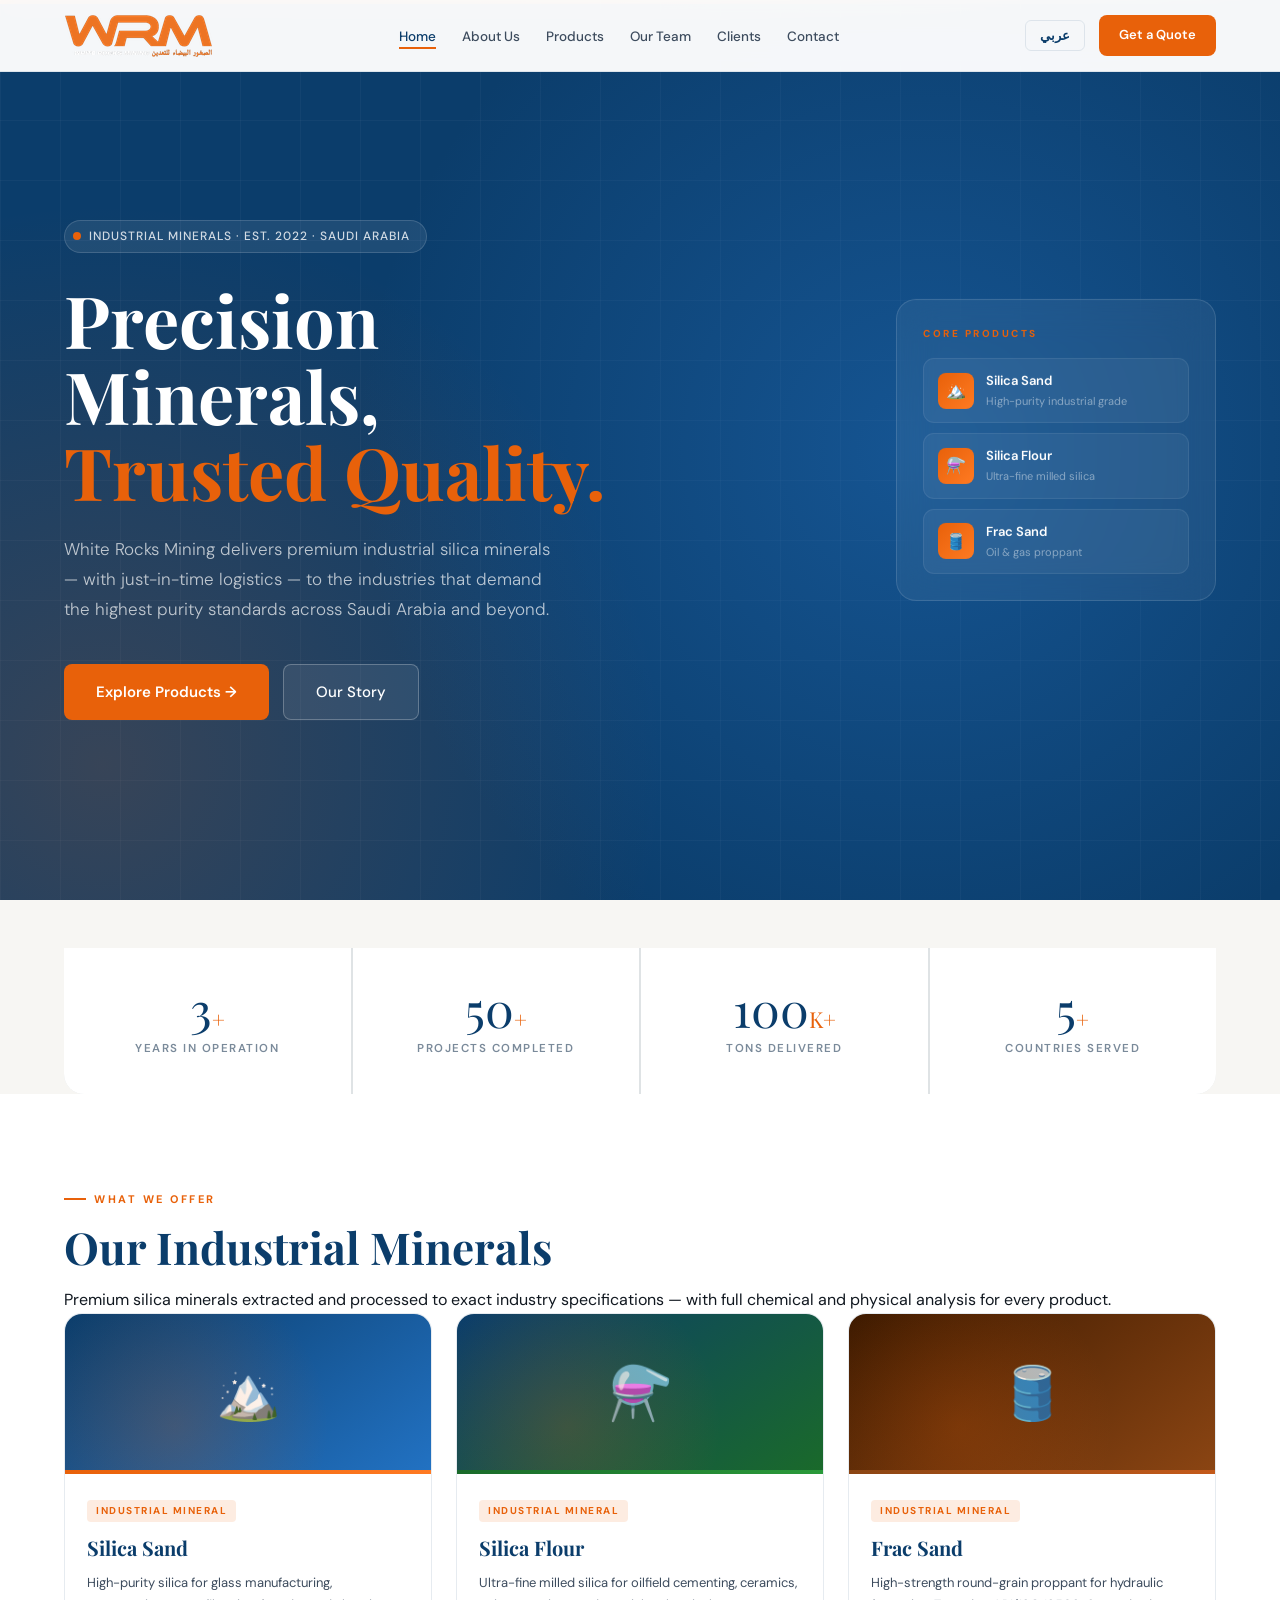
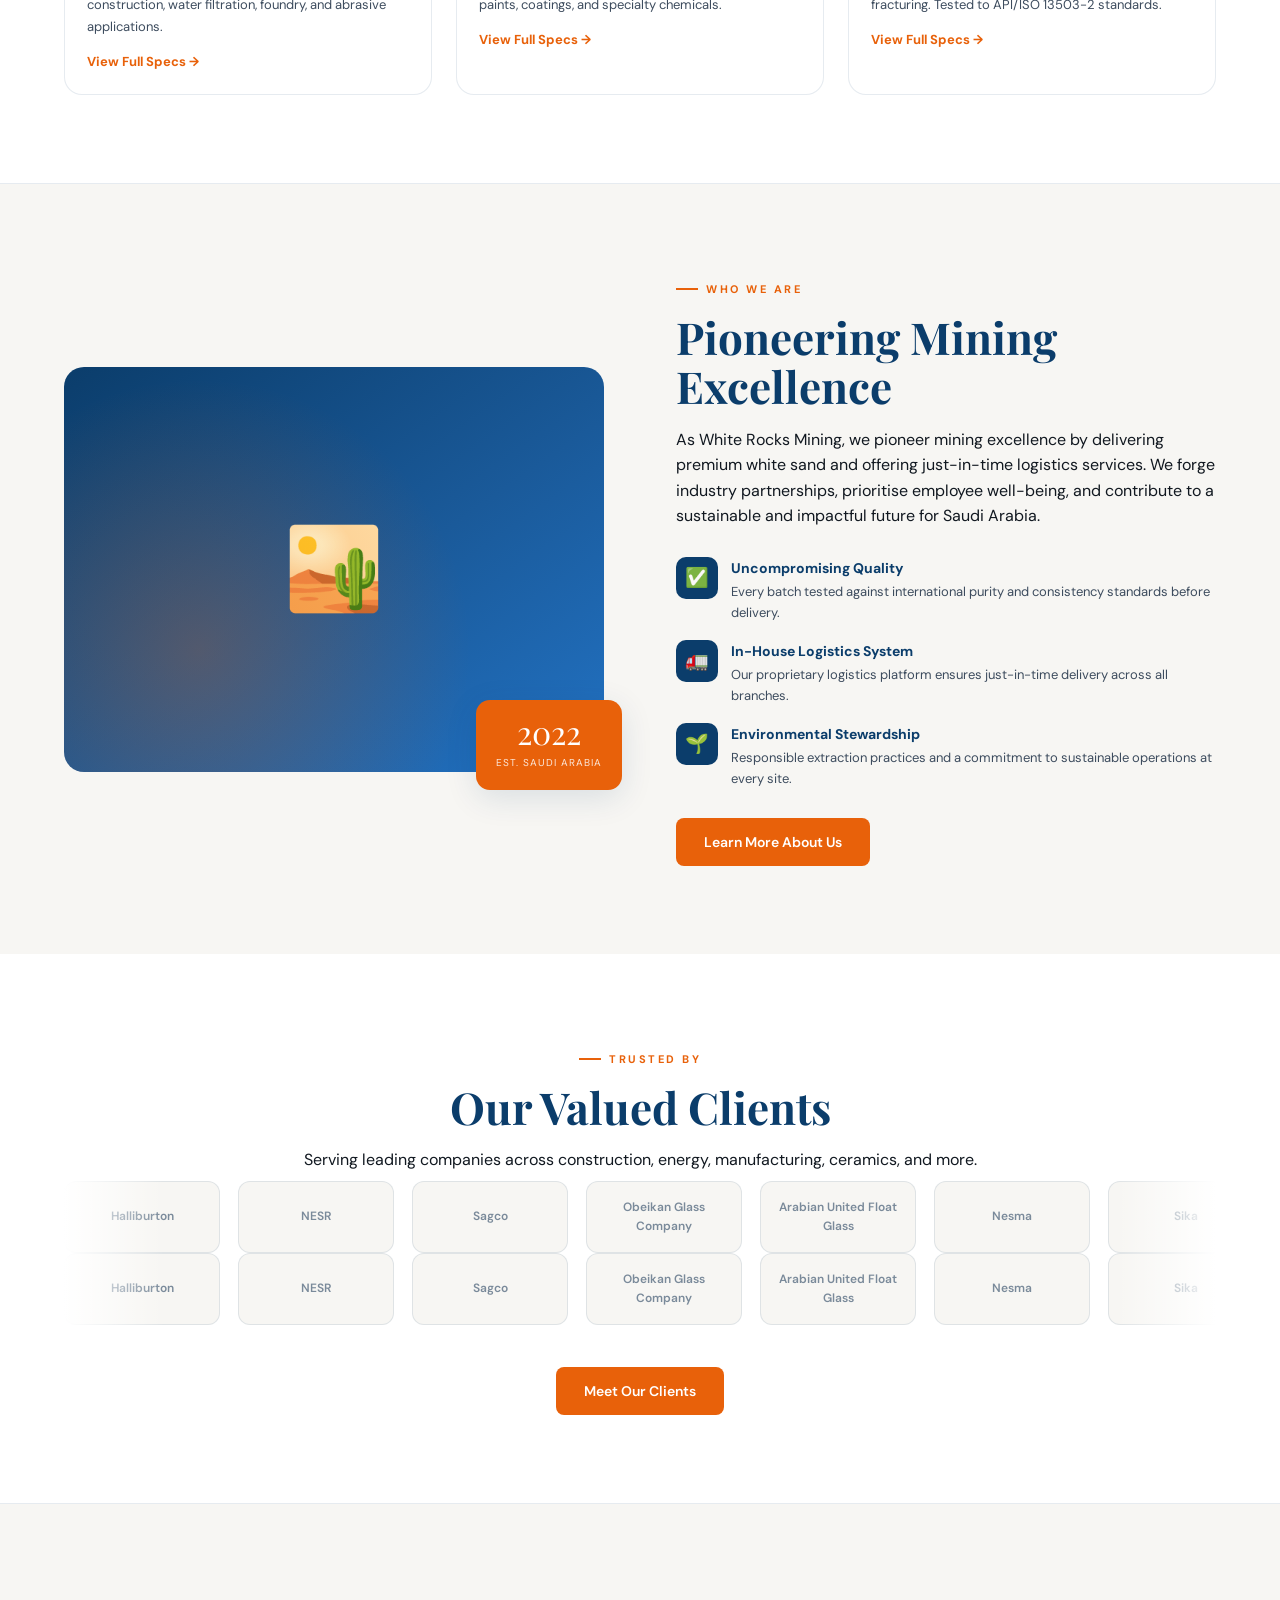
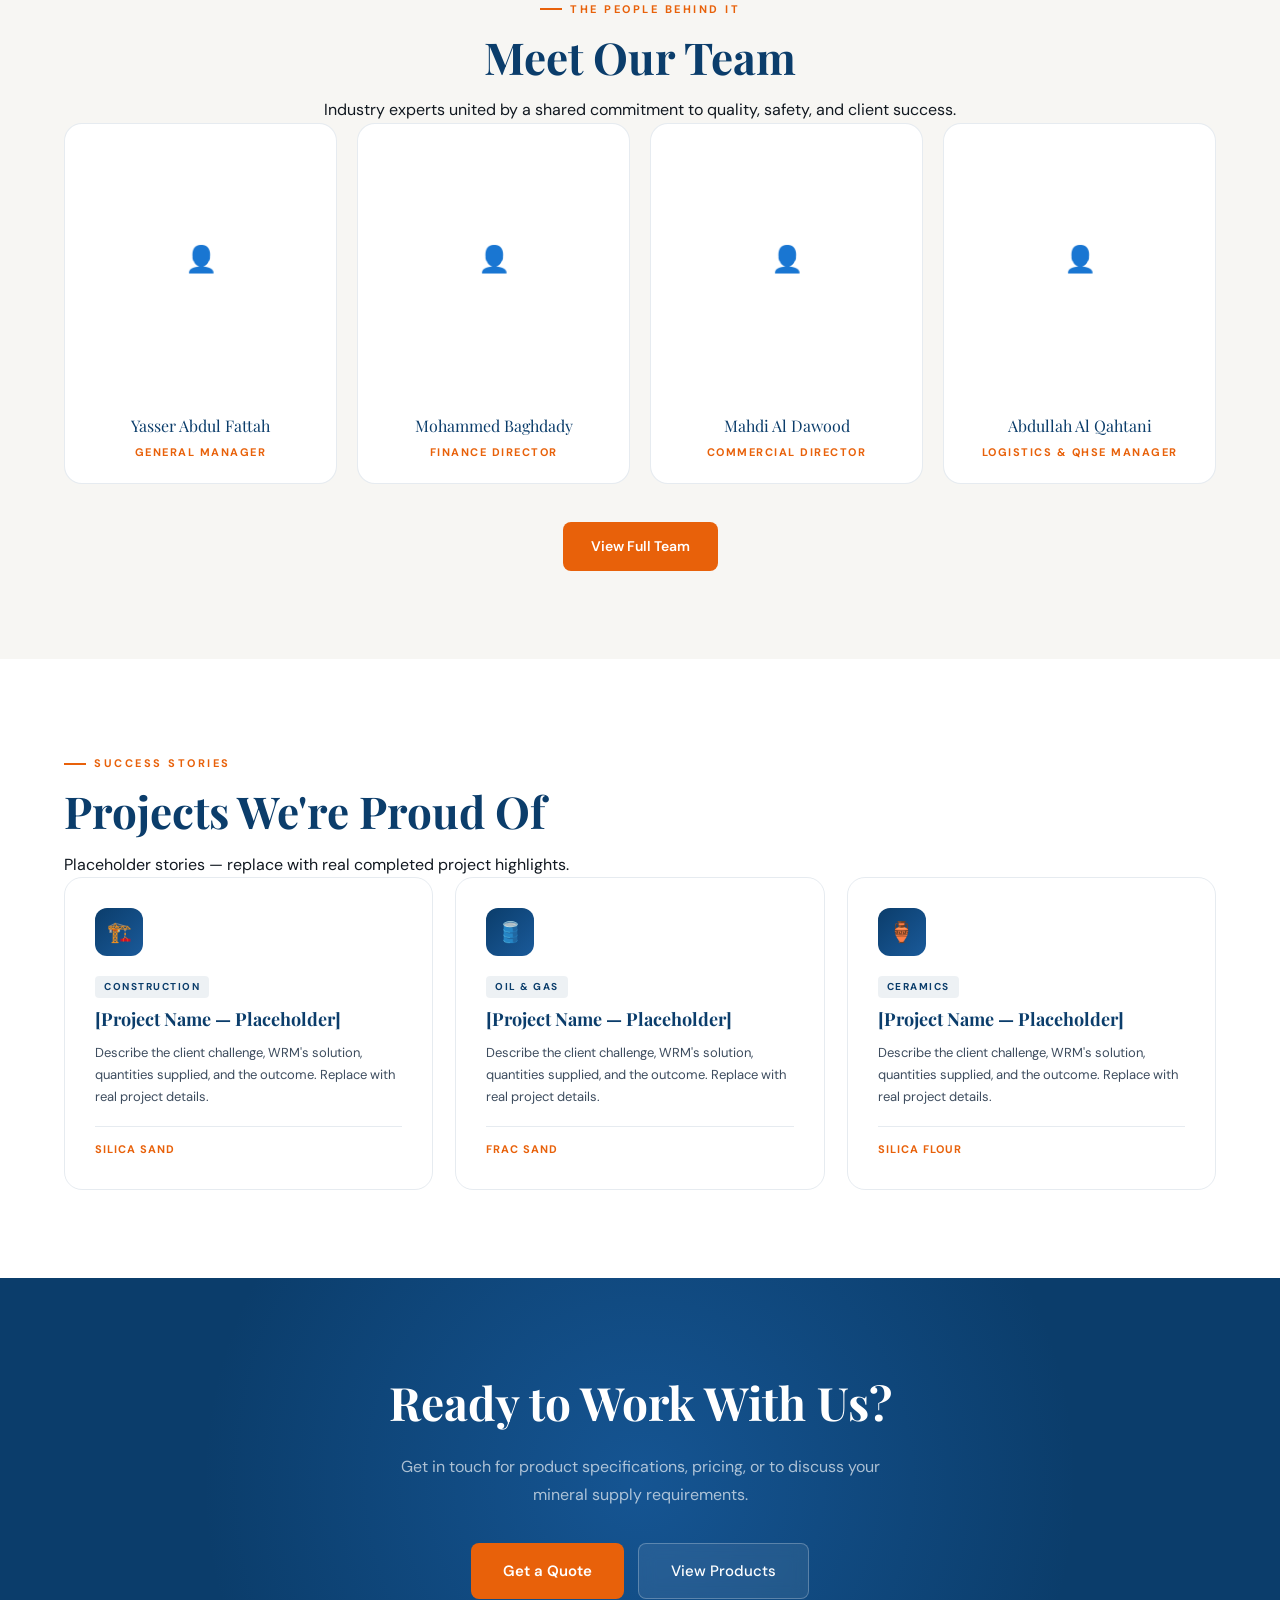
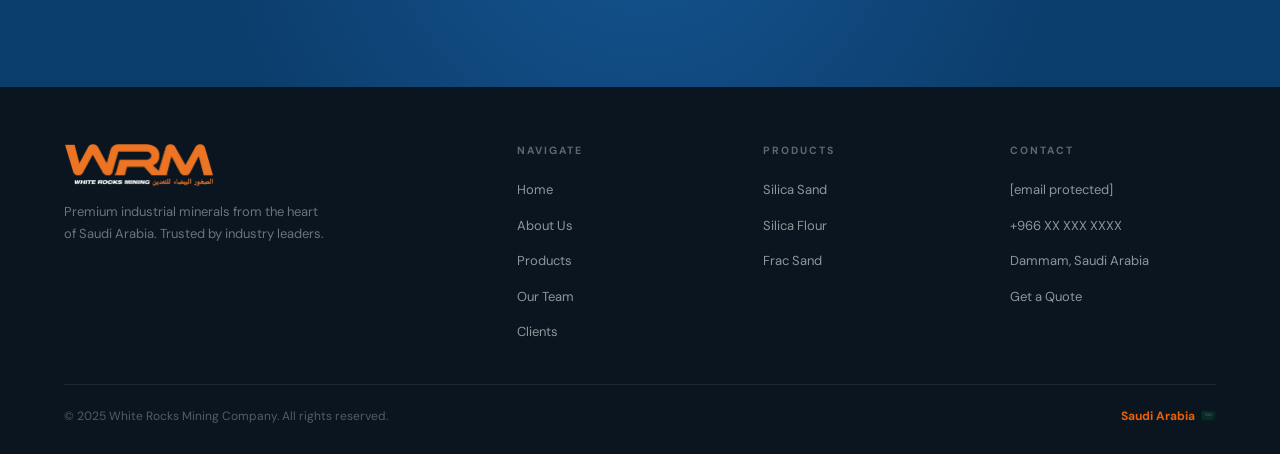
==== commit 5189b8f4: "fixed clients carousel in index page" ====
--- a/index.html
+++ b/index.html
@@ -110,9 +110,7 @@
     <h2 class="section-title" data-en="Our Valued Clients" data-ar="عملاؤنا الكرام">Our Valued Clients</h2>
     <p class="section-sub" style="margin:0 auto;" data-en="Serving leading companies across construction, energy, manufacturing, ceramics, and more." data-ar="نخدم الشركات الرائدة في البناء والطاقة والتصنيع والسيراميك وغيرها.">Serving leading companies across construction, energy, manufacturing, ceramics, and more.</p>
   </div>
-  <div class="marquee-wrap reveal"><div class="marquee-track" id="mTrack">
-    <div class="client-box" data-en="Client Name" data-ar="اسم العميل">Client Name</div><div class="client-box" data-en="Client Name" data-ar="اسم العميل">Client Name</div><div class="client-box" data-en="Client Name" data-ar="اسم العميل">Client Name</div><div class="client-box" data-en="Client Name" data-ar="اسم العميل">Client Name</div><div class="client-box" data-en="Client Name" data-ar="اسم العميل">Client Name</div><div class="client-box" data-en="Client Name" data-ar="اسم العميل">Client Name</div><div class="client-box" data-en="Client Name" data-ar="اسم العميل">Client Name</div><div class="client-box" data-en="Client Name" data-ar="اسم العميل">Client Name</div><div class="client-box" data-en="Client Name" data-ar="اسم العميل">Client Name</div><div class="client-box" data-en="Client Name" data-ar="اسم العميل">Client Name</div><div class="client-box" data-en="Client Name" data-ar="اسم العميل">Client Name</div><div class="client-box" data-en="Client Name" data-ar="اسم العميل">Client Name</div><div class="client-box" data-en="Client Name" data-ar="اسم العميل">Client Name</div><div class="client-box" data-en="Client Name" data-ar="اسم العميل">Client Name</div><div class="client-box" data-en="Client Name" data-ar="اسم العميل">Client Name</div><div class="client-box" data-en="Client Name" data-ar="اسم العميل">Client Name</div><div class="client-box" data-en="Client Name" data-ar="اسم العميل">Client Name</div><div class="client-box" data-en="Client Name" data-ar="اسم العميل">Client Name</div><div class="client-box" data-en="Client Name" data-ar="اسم العميل">Client Name</div><div class="client-box" data-en="Client Name" data-ar="اسم العميل">Client Name</div><div class="client-box" data-en="Client Name" data-ar="اسم العميل">Client Name</div><div class="client-box" data-en="Client Name" data-ar="اسم العميل">Client Name</div><div class="client-box" data-en="Client Name" data-ar="اسم العميل">Client Name</div><div class="client-box" data-en="Client Name" data-ar="اسم العميل">Client Name</div><div class="client-box" data-en="Client Name" data-ar="اسم العميل">Client Name</div><div class="client-box" data-en="Client Name" data-ar="اسم العميل">Client Name</div><div class="client-box" data-en="Client Name" data-ar="اسم العميل">Client Name</div><div class="client-box" data-en="Client Name" data-ar="اسم العميل">Client Name</div><div class="client-box" data-en="Client Name" data-ar="اسم العميل">Client Name</div><div class="client-box" data-en="Client Name" data-ar="اسم العميل">Client Name</div><div class="client-box" data-en="Client Name" data-ar="اسم العميل">Client Name</div><div class="client-box" data-en="Client Name" data-ar="اسم العميل">Client Name</div>
-  </div></div>
+  <div class="marquee-wrap reveal"><div class="marquee-track" id="mTrack"></div></div>
   <div style="text-align:center;margin-top:34px;" class="reveal"><a href="clients.html" class="btn-solid" data-en="Meet Our Clients" data-ar="تعرف على عملائنا">Meet Our Clients</a></div>
 </section>
 <div class="divider"></div>
--- a/style.css
+++ b/style.css
@@ -110,3 +110,134 @@
   .footer-bottom{text-align:center;flex-direction:column;gap:8px;}
   .nav-right .btn-nav{display:none;}
 }
+
+/* ══════════════════════════════════════
+   CARD MICRO-ANIMATIONS
+══════════════════════════════════════ */
+
+/* ── Client cards — orange border + lift + scale ── */
+.client-card {
+  transition: all .3s cubic-bezier(.34,1.56,.64,1);
+}
+.client-card:hover {
+  border-color: var(--orange);
+  background: white;
+  box-shadow: 0 12px 40px rgba(11,61,107,.14);
+  transform: translateY(-6px) scale(1.02);
+}
+.client-card:hover .client-logo-bg {
+  transform: scale(1.08);
+}
+
+/* ── All other cards — gradient border mask + inner glow ── */
+.team-card, .prod-card, .story-card,
+.culture-card, .industry-card, .mv-card, .val-card,
+.partner-card, .q-card, .table-card, .hero-card {
+  transition: all .3s cubic-bezier(.34,1.56,.64,1);
+  position: relative;
+  overflow: hidden;
+}
+
+/* Inner background tint */
+.team-card::before, .prod-card::before, .story-card::before,
+.culture-card::before, .industry-card::before,
+.val-card::before, .q-card::before {
+  content: '';
+  position: absolute;
+  inset: 0;
+  border-radius: inherit;
+  background: linear-gradient(135deg, rgba(232,97,10,.04), rgba(34,114,195,.04));
+  opacity: 0;
+  transition: opacity .3s;
+  pointer-events: none;
+}
+
+/* Gradient border */
+.team-card::after, .prod-card::after, .story-card::after,
+.culture-card::after, .industry-card::after,
+.val-card::after, .q-card::after {
+  content: '';
+  position: absolute;
+  inset: -1px;
+  border-radius: inherit;
+  border: 1.5px solid transparent;
+  background: linear-gradient(135deg, var(--orange), var(--blue-light)) border-box;
+  -webkit-mask: linear-gradient(#fff 0 0) padding-box, linear-gradient(#fff 0 0);
+  -webkit-mask-composite: destination-out;
+  mask-composite: exclude;
+  opacity: 0;
+  transition: opacity .3s;
+  pointer-events: none;
+}
+
+/* Hover */
+.team-card:hover, .prod-card:hover, .story-card:hover,
+.culture-card:hover, .industry-card:hover,
+.val-card:hover, .q-card:hover {
+  transform: translateY(-8px);
+  box-shadow: 0 20px 48px rgba(11,61,107,.16);
+}
+
+.team-card:hover::before, .prod-card:hover::before, .story-card:hover::before,
+.culture-card:hover::before, .industry-card:hover::before,
+.val-card:hover::before, .q-card:hover::before { opacity: 1; }
+
+.team-card:hover::after, .prod-card:hover::after, .story-card:hover::after,
+.culture-card:hover::after, .industry-card:hover::after,
+.val-card:hover::after, .q-card:hover::after { opacity: 1; }
+
+/* Icon lift */
+.team-card:hover .team-photo,
+.prod-card:hover .prod-icon,
+.culture-card:hover .culture-icon,
+.val-card:hover .val-icon,
+.industry-card:hover .ind-icon {
+  transform: scale(1.06) rotate(-3deg);
+  transition: transform .3s cubic-bezier(.34,1.56,.64,1);
+}
+
+/* ══════════════════════════════════════
+   SCROLL TO TOP BUTTON
+══════════════════════════════════════ */
+#scrollTopBtn {
+  position: fixed;
+  bottom: 32px;
+  right: 32px;
+  width: 48px;
+  height: 48px;
+  background: var(--orange);
+  border: none;
+  border-radius: 50%;
+  cursor: pointer;
+  display: flex;
+  align-items: center;
+  justify-content: center;
+  box-shadow: 0 4px 20px rgba(232,97,10,.45);
+  transition: all .3s cubic-bezier(.34,1.56,.64,1);
+  opacity: 0;
+  transform: translateY(16px) scale(0.8);
+  z-index: 900;
+  pointer-events: none;
+}
+#scrollTopBtn.visible {
+  opacity: 1;
+  transform: translateY(0) scale(1);
+  pointer-events: auto;
+}
+#scrollTopBtn:hover {
+  background: var(--orange-light);
+  transform: translateY(-3px) scale(1.12);
+  box-shadow: 0 8px 28px rgba(232,97,10,.55);
+}
+#scrollTopBtn svg {
+  width: 20px;
+  height: 20px;
+  stroke: white;
+  fill: none;
+  stroke-width: 2.5;
+  stroke-linecap: round;
+  stroke-linejoin: round;
+}
+@media(max-width:640px){
+  #scrollTopBtn { bottom:20px; right:20px; width:42px; height:42px; }
+}
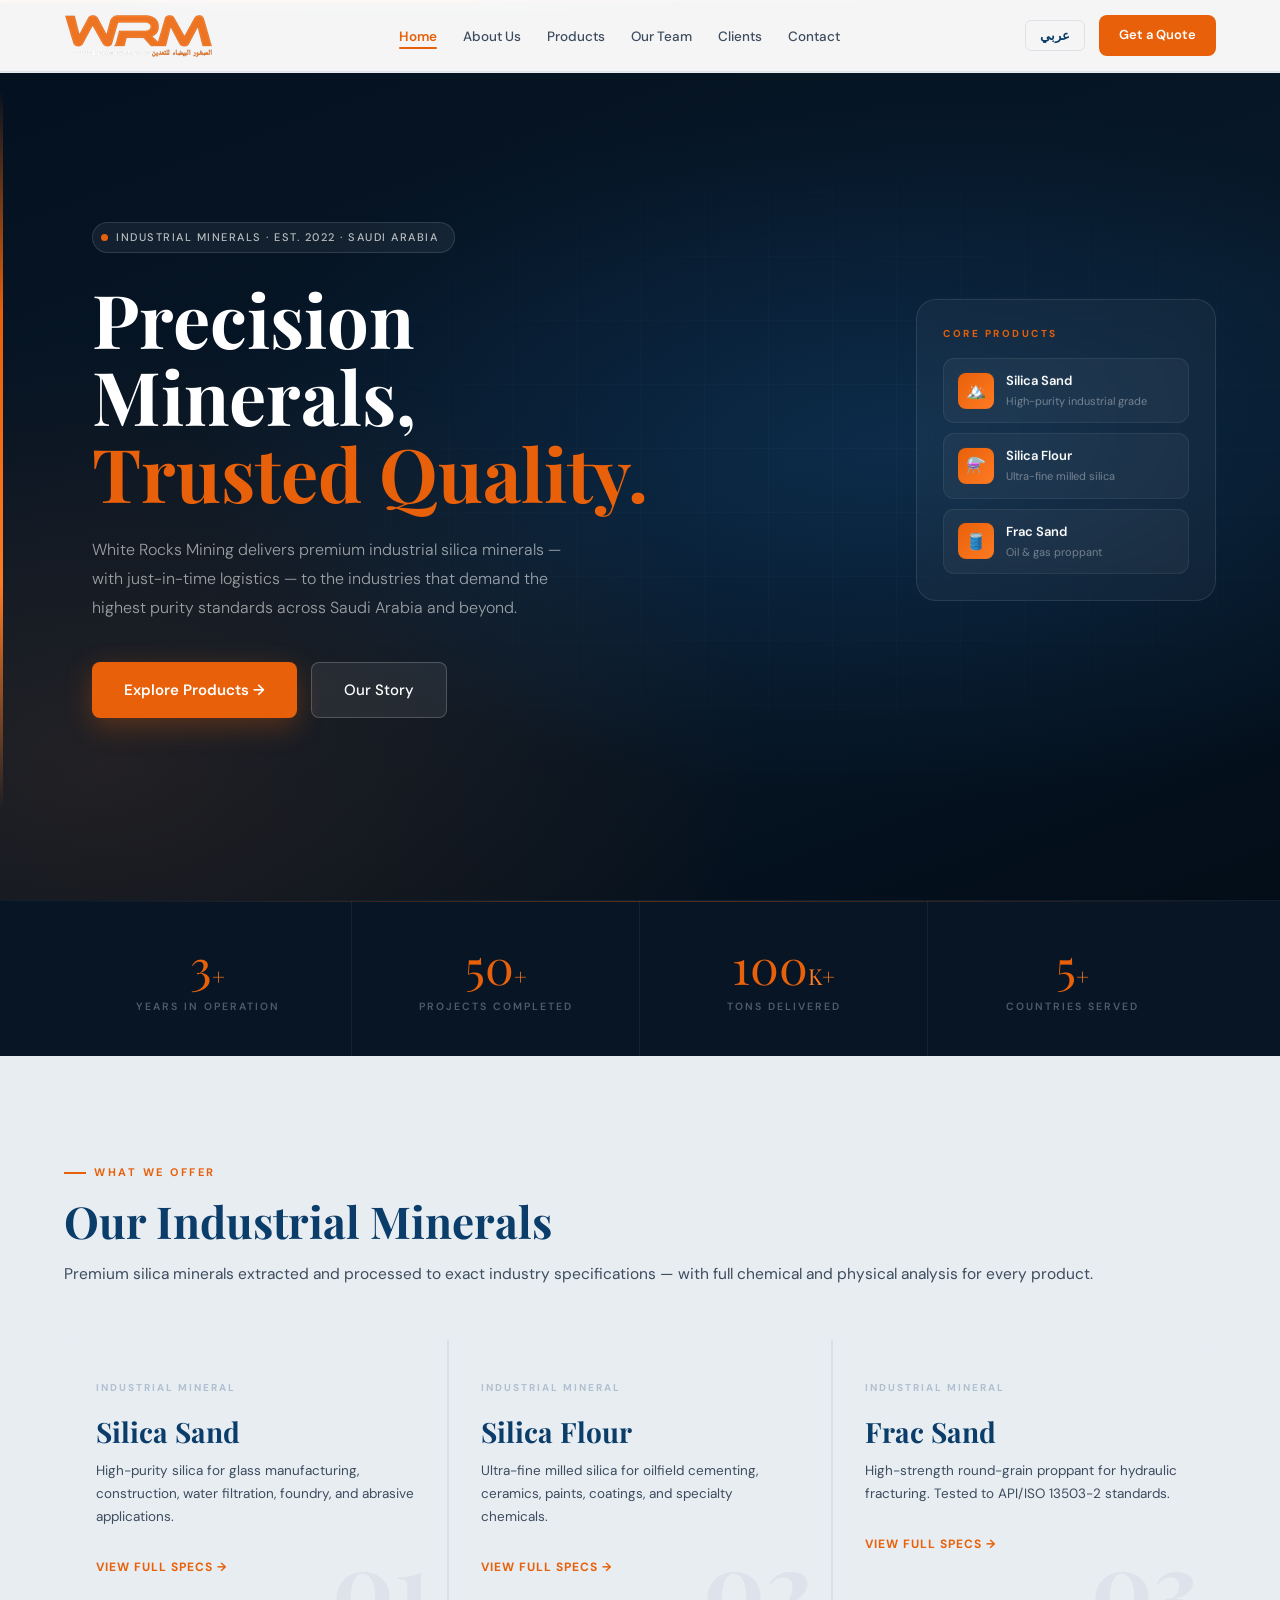
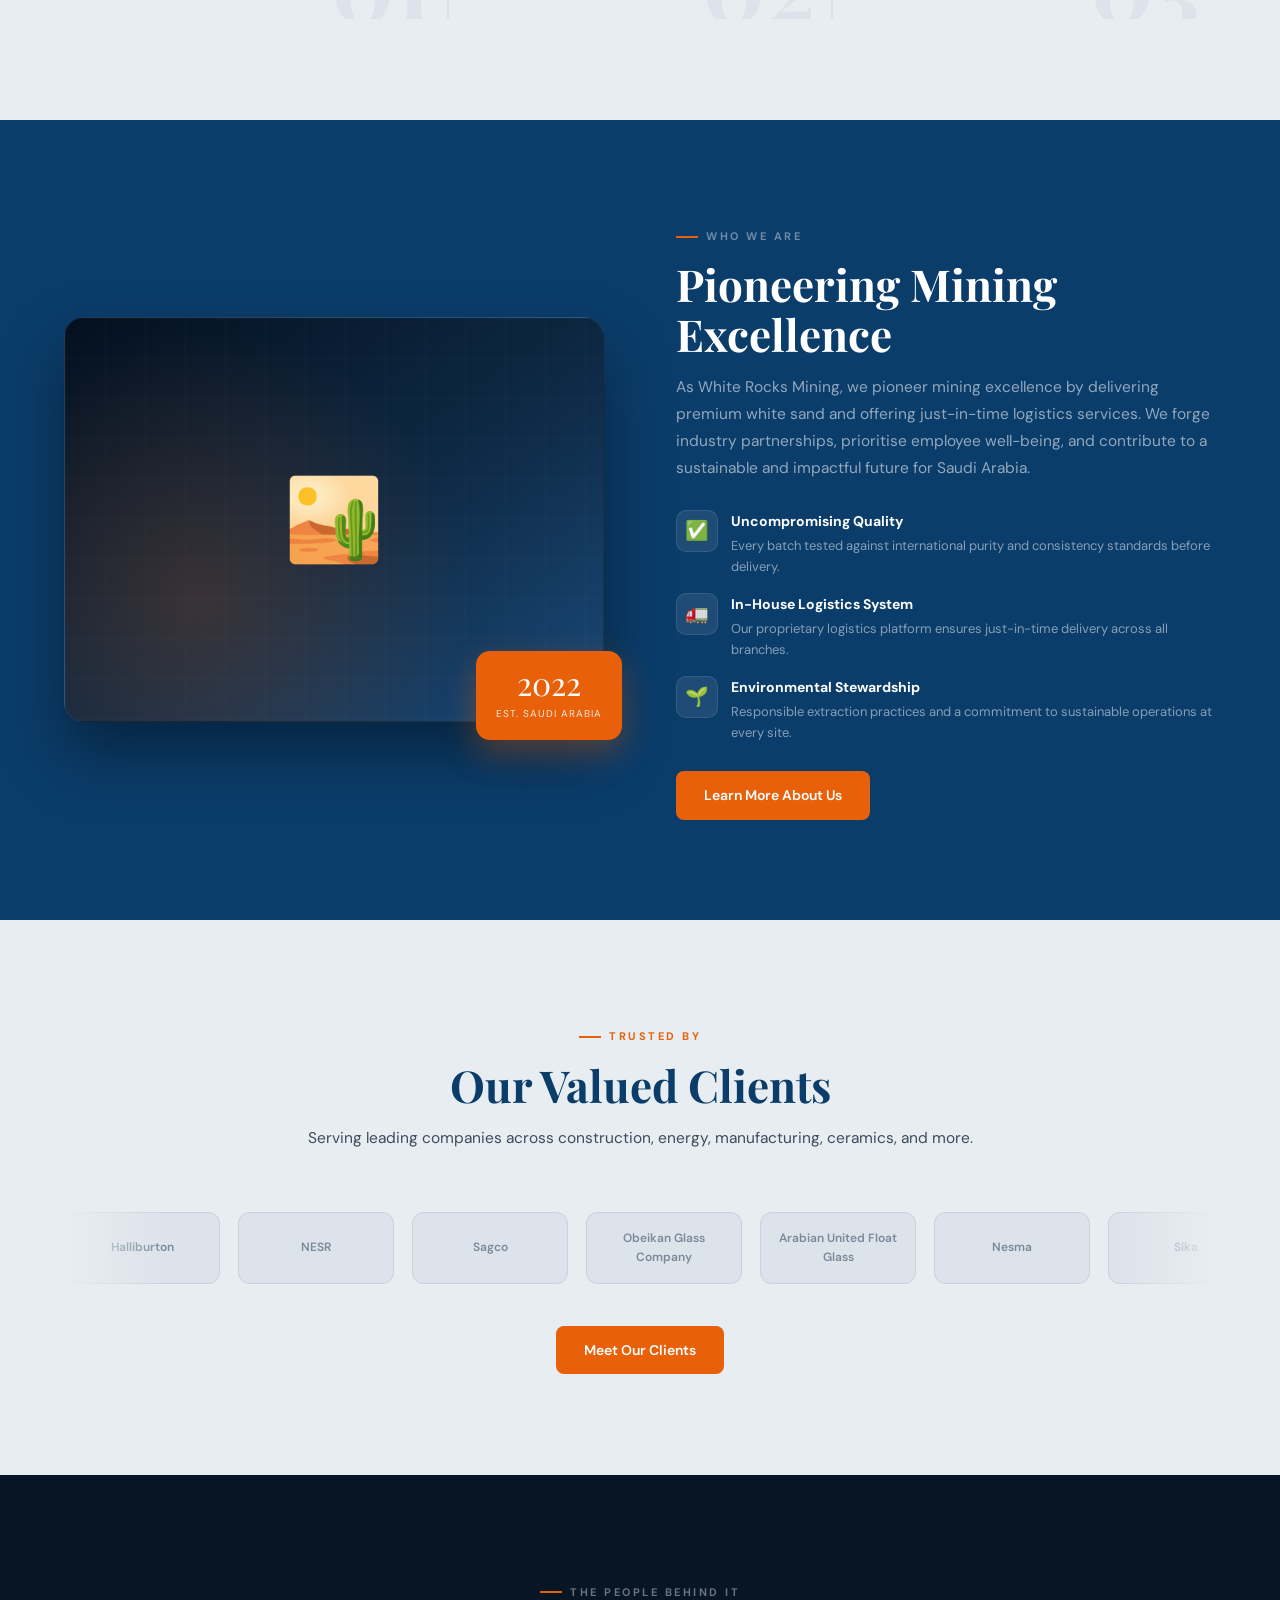
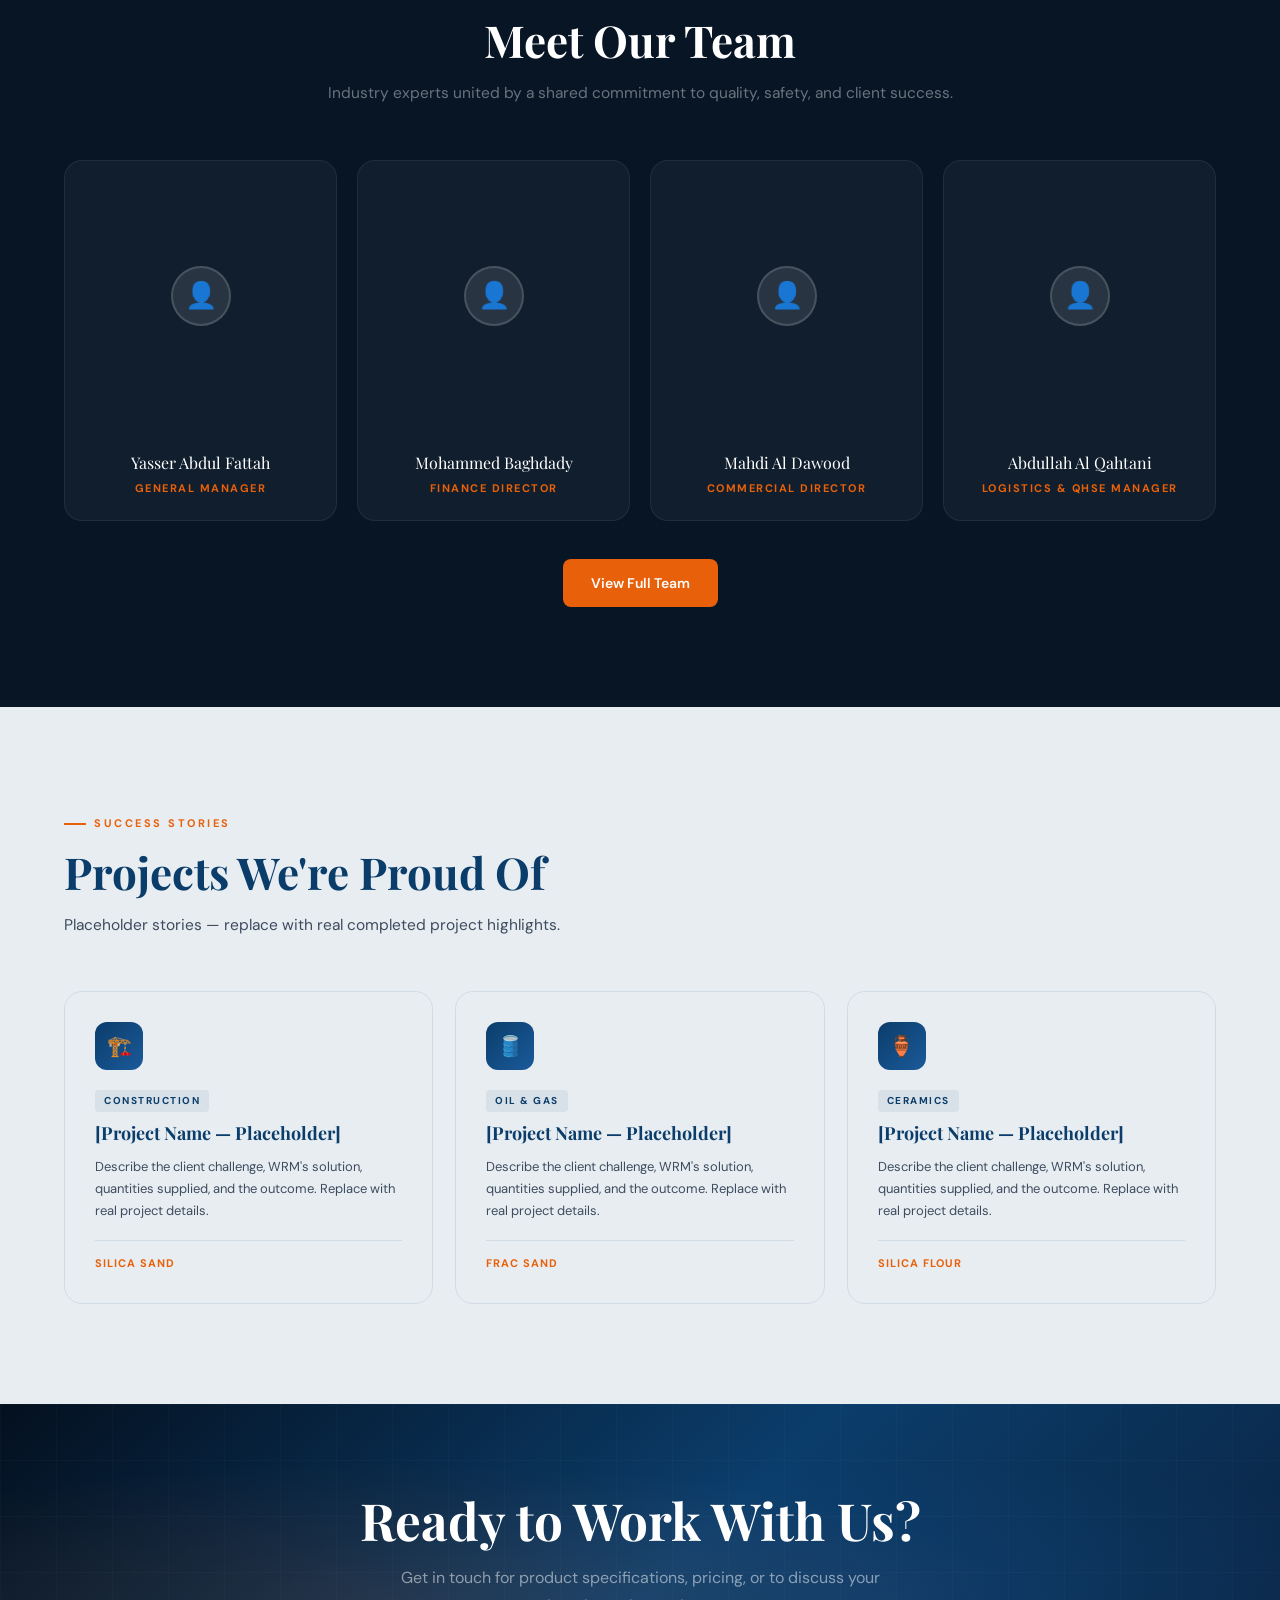
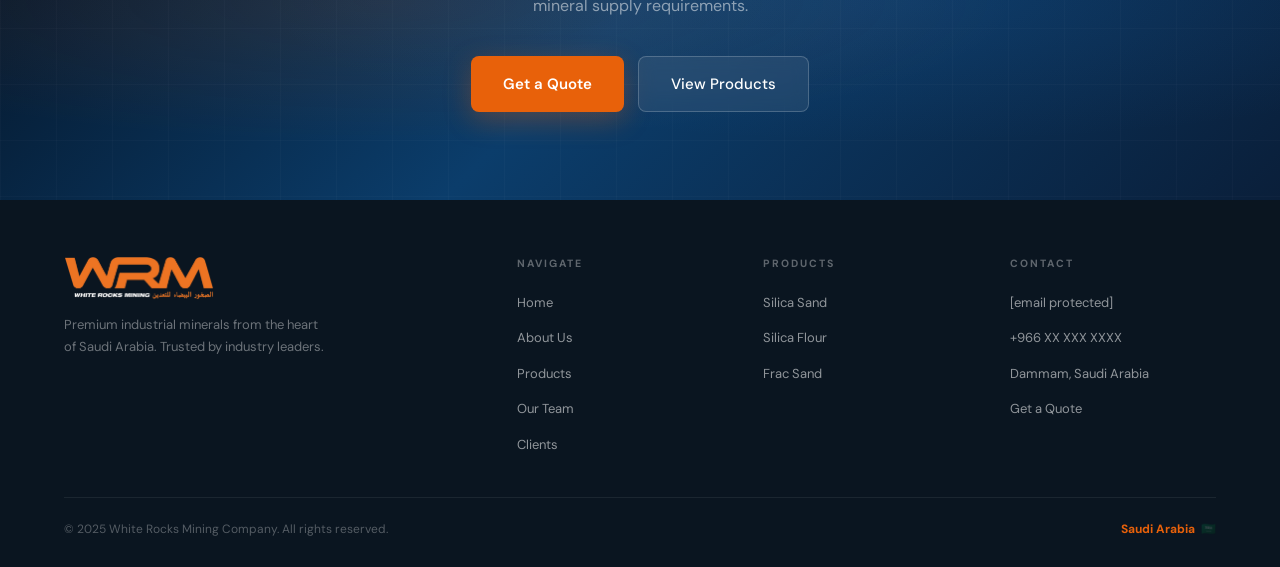
==== commit 076bda1c: "made change to index design theme" ====
--- a/index.html
+++ b/index.html
@@ -15,13 +15,14 @@
   <link rel="apple-touch-icon" sizes="180x180" href="apple-touch-icon.png"/>
 </head>
 <body>
+
 <!-- NAV -->
 <nav id="navbar">
   <a href="index.html" class="nav-logo">
     <img src="assets/logo-nav.png" alt="White Rocks Mining" width="149" height="44" class="logo-img"/>
   </a>
   <ul class="nav-links">
-    <li><a href="index.html" class="active" data-en="Home" data-ar="الرئيسية">Home</a></li>
+    <li><a href="index.html" data-en="Home" data-ar="الرئيسية">Home</a></li>
     <li><a href="about.html" data-en="About Us" data-ar="من نحن">About Us</a></li>
     <li><a href="products.html" data-en="Products" data-ar="المنتجات">Products</a></li>
     <li><a href="team.html" data-en="Our Team" data-ar="فريقنا">Our Team</a></li>
@@ -44,7 +45,7 @@
 </div>
 <!-- HERO -->
 <section id="hero">
-  <div class="hero-bar"></div><div class="hero-grid"></div><div class="hero-glow"></div>
+  <div class="hero-bar"></div><div class="hero-grid"></div><div class="hero-glow"></div><div class="hero-accent-line"></div>
   <div class="hero-content">
     <div class="hero-badge"><div class="badge-dot"></div><span class="badge-text" data-en="Industrial Minerals · Est. 2022 · Saudi Arabia" data-ar="معادن صناعية · تأسست 2022 · المملكة العربية السعودية">Industrial Minerals · Est. 2022 · Saudi Arabia</span></div>
     <h1 class="hero-title"><span data-en="Precision Minerals," data-ar="معادن دقيقة،">Precision Minerals,</span><br/><span class="accent" data-en="Trusted Quality." data-ar="جودة موثوقة.">Trusted Quality.</span></h1>
@@ -80,9 +81,9 @@
     <p class="section-sub" data-en="Premium silica minerals extracted and processed to exact industry specifications — with full chemical and physical analysis for every product." data-ar="معادن سيليكا متميزة مستخرجة ومعالجة وفق مواصفات صناعية دقيقة مع تحليل كيميائي وفيزيائي كامل لكل منتج.">Premium silica minerals extracted and processed to exact industry specifications — with full chemical and physical analysis for every product.</p>
   </div>
   <div class="products-grid">
-    <a href="products.html#silica-sand" class="prod-card reveal"><div class="prod-thumb t-sand"><div class="thumb-glow"></div>🏔️</div><div class="prod-body"><div class="prod-pill" data-en="Industrial Mineral" data-ar="معدن صناعي">Industrial Mineral</div><h3 class="prod-name" data-en="Silica Sand" data-ar="رمل السيليكا">Silica Sand</h3><p class="prod-desc" data-en="High-purity silica for glass manufacturing, construction, water filtration, foundry, and abrasive applications." data-ar="سيليكا عالية النقاء لصناعة الزجاج والبناء وتصفية المياه والمسابك والتطبيقات الكاشطة.">High-purity silica for glass manufacturing, construction, water filtration, foundry, and abrasive applications.</p><div class="prod-link" data-en="View Full Specs →" data-ar="عرض المواصفات الكاملة →">View Full Specs →</div></div></a>
-    <a href="products.html#silica-flour" class="prod-card reveal"><div class="prod-thumb t-flour"><div class="thumb-glow"></div>⚗️</div><div class="prod-body"><div class="prod-pill" data-en="Industrial Mineral" data-ar="معدن صناعي">Industrial Mineral</div><h3 class="prod-name" data-en="Silica Flour" data-ar="دقيق السيليكا">Silica Flour</h3><p class="prod-desc" data-en="Ultra-fine milled silica for oilfield cementing, ceramics, paints, coatings, and specialty chemicals." data-ar="سيليكا مطحونة ناعمة جداً لتسمنت آبار النفط والسيراميك والدهانات والطلاءات والمواد الكيميائية المتخصصة.">Ultra-fine milled silica for oilfield cementing, ceramics, paints, coatings, and specialty chemicals.</p><div class="prod-link" data-en="View Full Specs →" data-ar="عرض المواصفات الكاملة →">View Full Specs →</div></div></a>
-    <a href="products.html#frac-sand" class="prod-card reveal"><div class="prod-thumb t-frac"><div class="thumb-glow"></div>🛢️</div><div class="prod-body"><div class="prod-pill" data-en="Industrial Mineral" data-ar="معدن صناعي">Industrial Mineral</div><h3 class="prod-name" data-en="Frac Sand" data-ar="رمل الفراك">Frac Sand</h3><p class="prod-desc" data-en="High-strength round-grain proppant for hydraulic fracturing. Tested to API/ISO 13503-2 standards." data-ar="دعامة حبيبات مستديرة عالية المقاومة للكسر الهيدروليكي. مختبرة وفق معايير API/ISO 13503-2.">High-strength round-grain proppant for hydraulic fracturing. Tested to API/ISO 13503-2 standards.</p><div class="prod-link" data-en="View Full Specs →" data-ar="عرض المواصفات الكاملة →">View Full Specs →</div></div></a>
+    <a href="products.html#silica-sand" class="prod-card reveal"><div class="prod-body"><div class="prod-pill" data-en="Industrial Mineral" data-ar="معدن صناعي">Industrial Mineral</div><h3 class="prod-name" data-en="Silica Sand" data-ar="رمل السيليكا">Silica Sand</h3><p class="prod-desc" data-en="High-purity silica for glass manufacturing, construction, water filtration, foundry, and abrasive applications." data-ar="سيليكا عالية النقاء لصناعة الزجاج والبناء وتصفية المياه والمسابك والتطبيقات الكاشطة.">High-purity silica for glass manufacturing, construction, water filtration, foundry, and abrasive applications.</p><div class="prod-link" data-en="View Full Specs →" data-ar="عرض المواصفات الكاملة →">View Full Specs →</div></div><div class="prod-card-ghost">01</div></a>
+    <a href="products.html#silica-flour" class="prod-card reveal"><div class="prod-body"><div class="prod-pill" data-en="Industrial Mineral" data-ar="معدن صناعي">Industrial Mineral</div><h3 class="prod-name" data-en="Silica Flour" data-ar="دقيق السيليكا">Silica Flour</h3><p class="prod-desc" data-en="Ultra-fine milled silica for oilfield cementing, ceramics, paints, coatings, and specialty chemicals." data-ar="سيليكا مطحونة ناعمة جداً لتسمنت آبار النفط والسيراميك والدهانات والطلاءات والمواد الكيميائية المتخصصة.">Ultra-fine milled silica for oilfield cementing, ceramics, paints, coatings, and specialty chemicals.</p><div class="prod-link" data-en="View Full Specs →" data-ar="عرض المواصفات الكاملة →">View Full Specs →</div></div><div class="prod-card-ghost">02</div></a>
+    <a href="products.html#frac-sand" class="prod-card reveal"><div class="prod-body"><div class="prod-pill" data-en="Industrial Mineral" data-ar="معدن صناعي">Industrial Mineral</div><h3 class="prod-name" data-en="Frac Sand" data-ar="رمل الفراك">Frac Sand</h3><p class="prod-desc" data-en="High-strength round-grain proppant for hydraulic fracturing. Tested to API/ISO 13503-2 standards." data-ar="دعامة حبيبات مستديرة عالية المقاومة للكسر الهيدروليكي. مختبرة وفق معايير API/ISO 13503-2.">High-strength round-grain proppant for hydraulic fracturing. Tested to API/ISO 13503-2 standards.</p><div class="prod-link" data-en="View Full Specs →" data-ar="عرض المواصفات الكاملة →">View Full Specs →</div></div><div class="prod-card-ghost">03</div></a>
   </div>
 </section>
 <div class="divider"></div>
--- a/style.css
+++ b/style.css
@@ -27,11 +27,53 @@
 .lang-toggle:hover{border-color:var(--blue);background:var(--blue);color:white;}
 .btn-nav{background:var(--orange);color:white;border:none;border-radius:8px;padding:10px 20px;font-size:13px;font-weight:600;cursor:pointer;text-decoration:none;display:inline-flex;align-items:center;transition:all .25s;font-family:var(--font-body);white-space:nowrap;}
 .btn-nav:hover{background:var(--orange-light);transform:translateY(-1px);box-shadow:0 4px 16px rgba(232,97,10,.35);}
-.hamburger{display:none;flex-direction:column;gap:5px;cursor:pointer;background:none;border:none;padding:4px;}
-.hamburger span{display:block;width:24px;height:2px;background:var(--blue);border-radius:2px;}
-.mobile-menu{display:none;position:fixed;top:72px;left:0;right:0;background:white;border-bottom:1px solid var(--border);padding:20px 5%;z-index:999;flex-direction:column;box-shadow:var(--shadow-md);}
-.mobile-menu.open{display:flex;}
-.mobile-menu a{text-decoration:none;font-size:15px;font-weight:500;color:var(--text-mid);padding:14px 0;border-bottom:1px solid var(--border);}
+/* ── Hamburger ── */
+.hamburger{display:none;flex-direction:column;cursor:pointer;background:none;border:none;padding:6px 4px;gap:0;}
+.hamburger span{display:block;width:24px;height:2px;background:var(--blue);border-radius:2px;margin-bottom:5px;
+  transition:transform .35s cubic-bezier(.34,1.56,.64,1), opacity .2s ease, margin .35s ease;}
+.hamburger span:last-child{margin-bottom:0;}
+
+/* X animation when open */
+.hamburger.open span:nth-child(1){transform:translateY(7px) rotate(45deg);}
+.hamburger.open span:nth-child(2){opacity:0;transform:scaleX(0);}
+.hamburger.open span:nth-child(3){transform:translateY(-7px) rotate(-45deg);}
+
+/* ── Mobile menu ── */
+.mobile-menu{
+  display:flex;
+  flex-direction:column;
+  position:fixed;
+  top:72px;left:0;right:0;
+  background:white;
+  border-bottom:1px solid var(--border);
+  padding:0 5%;
+  z-index:999;
+  box-shadow:var(--shadow-md);
+  max-height:0;
+  overflow:hidden;
+  transition:max-height .4s cubic-bezier(.4,0,.2,1), padding .4s ease;
+}
+.mobile-menu.open{max-height:420px;padding:12px 5% 20px;}
+.mobile-menu a{
+  text-decoration:none;font-size:15px;font-weight:500;color:var(--text-mid);
+  padding:14px 0;border-bottom:1px solid var(--border);
+  display:flex;align-items:center;justify-content:space-between;
+  transition:color .2s ease, padding-left .2s ease;
+}
+.mobile-menu a:last-child{border-bottom:none;}
+.mobile-menu a:hover{color:var(--blue);}
+.mobile-menu a::after{content:'→';font-size:12px;opacity:0;transition:opacity .2s, transform .2s;}
+.mobile-menu a:hover::after{opacity:1;transform:translateX(4px);}
+
+/* Active page highlight */
+.mobile-menu a.active{color:var(--orange);font-weight:700;}
+.mobile-menu a.active::before{content:'';display:inline-block;width:4px;height:4px;border-radius:50%;background:var(--orange);margin-right:10px;flex-shrink:0;}
+[dir="rtl"] .mobile-menu a.active::before{margin-right:0;margin-left:10px;}
+[dir="rtl"] .mobile-menu a::after{content:'←';}
+
+/* Desktop nav active link */
+.nav-links a.active{color:var(--orange);font-weight:600;}
+.nav-links a.active::after{content:'';display:block;height:2px;background:var(--orange);border-radius:2px;margin-top:2px;width:100%;}
 
 /* PAGE HERO (inner pages) */
 /* PAGE HERO */
@@ -50,12 +92,14 @@
 
 /* COMMON (eyebrow, section-title, divider, buttons) */
 /* COMMON */
-section{padding:88px 5%;}
+section{padding:100px 5%;}
 .eyebrow{display:inline-flex;align-items:center;gap:8px;font-size:11px;font-weight:700;text-transform:uppercase;letter-spacing:2.5px;color:var(--orange);margin-bottom:14px;}
 .eyebrow::before{content:'';width:22px;height:2px;background:var(--orange);}
 [dir="rtl"] .eyebrow::before{display:none;}
 [dir="rtl"] .eyebrow::after{content:'';width:22px;height:2px;background:var(--orange);}
+.section-hd{margin-bottom:52px;}
 .section-title{font-family:var(--font-display);font-size:clamp(28px,3.8vw,44px);color:var(--blue);line-height:1.12;margin-bottom:16px;}
+.section-sub{font-size:15.5px;color:var(--text-mid);line-height:1.75;margin-top:12px;}
 .divider{height:1px;background:var(--border);}
 .btn-solid{background:var(--orange);color:white;border:none;border-radius:8px;padding:13px 28px;font-size:14px;font-weight:600;cursor:pointer;text-decoration:none;display:inline-flex;align-items:center;gap:8px;transition:all .25s;font-family:var(--font-body);}
 .btn-solid:hover{background:var(--orange-light);transform:translateY(-1px);box-shadow:0 6px 20px rgba(232,97,10,.35);}
@@ -241,3 +285,55 @@
 @media(max-width:640px){
   #scrollTopBtn { bottom:20px; right:20px; width:42px; height:42px; }
 }
+
+/* ══════════════════════════════
+   PAGE LOADER
+══════════════════════════════ */
+#loader{
+  position:fixed;inset:0;z-index:9000;
+  display:flex;align-items:center;justify-content:center;
+  overflow:hidden;
+}
+.l-bg{
+  position:absolute;inset:0;
+  background:
+    radial-gradient(ellipse at 50% 40%, rgba(18,60,110,.7) 0%, transparent 55%),
+    radial-gradient(ellipse at 80% 10%, rgba(11,40,80,.5) 0%, transparent 45%),
+    linear-gradient(160deg, #050f1e 0%, #071525 50%, #030c18 100%);
+}
+.l-grid{
+  position:absolute;inset:0;
+  background-image:
+    linear-gradient(rgba(255,255,255,.015) 1px,transparent 1px),
+    linear-gradient(90deg,rgba(255,255,255,.015) 1px,transparent 1px);
+  background-size:80px 80px;
+  mask-image:radial-gradient(ellipse at center, black 20%, transparent 75%);
+  -webkit-mask-image:radial-gradient(ellipse at center, black 20%, transparent 75%);
+}
+.l-logo-wrap{
+  position:relative;z-index:2;
+  opacity:0;
+  animation:loaderLogoIn .65s cubic-bezier(.34,1.1,.64,1) .2s both;
+}
+.l-logo-wrap.breathing{
+  animation:loaderLogoIn .65s cubic-bezier(.34,1.1,.64,1) .2s both,
+            loaderBreathe 2s ease-in-out .9s infinite;
+}
+.l-logo-img{
+  filter:drop-shadow(0 0 40px rgba(232,97,10,.3)) drop-shadow(0 0 100px rgba(232,97,10,.08));
+  display:block;
+}
+#loader.exit{animation:loaderExit .5s cubic-bezier(.76,0,.24,1) both;}
+
+@keyframes loaderLogoIn{
+  from{opacity:0;transform:scale(.82);}
+  to{opacity:1;transform:scale(1);}
+}
+@keyframes loaderBreathe{
+  0%,100%{transform:scale(1);}
+  50%{transform:scale(1.04);}
+}
+@keyframes loaderExit{
+  0%{opacity:1;transform:scale(1);}
+  100%{opacity:0;transform:scale(1.06);}
+}
--- a/index.css
+++ b/index.css
@@ -1,106 +1,195 @@
 /* ==============================================
-   index.css — Homepage only
+   index.css — Homepage only (Direction A)
    ============================================== */
 
-/* HERO */
-#hero{min-height:100vh;background:var(--blue);display:flex;align-items:center;padding:120px 5% 80px;position:relative;overflow:hidden;}
-.hero-bar{position:absolute;top:0;left:0;right:0;height:4px;background:linear-gradient(90deg,var(--orange),var(--orange-light),transparent);}
-.hero-grid{position:absolute;inset:0;background-image:linear-gradient(rgba(255,255,255,.03) 1px,transparent 1px),linear-gradient(90deg,rgba(255,255,255,.03) 1px,transparent 1px);background-size:60px 60px;}
-.hero-glow{position:absolute;inset:0;background:radial-gradient(circle at 72% 50%,rgba(34,114,195,.45) 0%,transparent 55%),radial-gradient(circle at 8% 85%,rgba(232,97,10,.2) 0%,transparent 40%);}
-.hero-content{position:relative;z-index:2;max-width:600px;}
-.hero-badge{display:inline-flex;align-items:center;gap:8px;background:rgba(255,255,255,.08);border:1px solid rgba(255,255,255,.15);border-radius:100px;padding:6px 16px 6px 8px;margin-bottom:28px;animation:fadeUp .6s ease both;}
-.badge-dot{width:8px;height:8px;background:var(--orange);border-radius:50%;animation:pulse 2s infinite;}
-.badge-text{font-size:12px;color:rgba(255,255,255,.8);font-weight:500;letter-spacing:1px;text-transform:uppercase;}
-.hero-title{font-family:var(--font-display);font-size:clamp(42px,6vw,72px);color:white;line-height:1.06;margin-bottom:24px;animation:fadeUp .6s .1s ease both;}
+/* ── HERO ── */
+#hero{
+  min-height:100vh;
+  background:linear-gradient(160deg,#04101f 0%,#071828 55%,#030d18 100%);
+  display:flex;align-items:center;
+  padding:120px 5% 80px;
+  position:relative;overflow:hidden;
+}
+.hero-bar{position:absolute;top:0;left:0;right:0;height:3px;background:linear-gradient(90deg,var(--orange),var(--orange-light),transparent 70%);}
+.hero-grid{
+  position:absolute;inset:0;
+  background-image:linear-gradient(rgba(255,255,255,.025) 1px,transparent 1px),linear-gradient(90deg,rgba(255,255,255,.025) 1px,transparent 1px);
+  background-size:64px 64px;
+  mask-image:radial-gradient(ellipse at 65% 50%,black 10%,transparent 65%);
+  -webkit-mask-image:radial-gradient(ellipse at 65% 50%,black 10%,transparent 65%);
+}
+.hero-glow{
+  position:absolute;inset:0;
+  background:
+    radial-gradient(ellipse at 70% 50%,rgba(26,90,154,.3) 0%,transparent 55%),
+    radial-gradient(ellipse at 8% 85%,rgba(232,97,10,.12) 0%,transparent 40%);
+}
+.hero-accent-line{
+  position:absolute;left:0;top:0;bottom:0;width:3px;
+  background:linear-gradient(to bottom,transparent 10%,var(--orange) 35%,var(--orange-light) 65%,transparent 90%);
+}
+.hero-content{position:relative;z-index:2;max-width:600px;padding-left:28px;}
+.hero-badge{
+  display:inline-flex;align-items:center;gap:8px;
+  background:rgba(255,255,255,.06);border:1px solid rgba(255,255,255,.12);
+  border-radius:100px;padding:6px 16px 6px 8px;margin-bottom:28px;
+  animation:fadeUp .6s ease both;
+}
+.badge-dot{width:7px;height:7px;background:var(--orange);border-radius:50%;animation:pulse 2s infinite;}
+.badge-text{font-size:11px;color:rgba(255,255,255,.7);font-weight:500;letter-spacing:1.5px;text-transform:uppercase;}
+.hero-title{
+  font-family:var(--font-display);
+  font-size:clamp(42px,6vw,74px);
+  color:white;line-height:1.04;
+  margin-bottom:24px;
+  animation:fadeUp .7s .1s ease both;
+}
 .hero-title .accent{color:var(--orange);}
-.hero-desc{font-size:17px;color:rgba(255,255,255,.7);max-width:500px;line-height:1.78;margin-bottom:40px;animation:fadeUp .6s .2s ease both;font-weight:300;}
+.hero-desc{
+  font-size:16px;color:rgba(255,255,255,.58);
+  max-width:500px;line-height:1.8;margin-bottom:40px;
+  animation:fadeUp .6s .2s ease both;font-weight:300;
+}
 .hero-actions{display:flex;gap:14px;flex-wrap:wrap;animation:fadeUp .6s .3s ease both;}
-.btn-hero{background:var(--orange);color:white;border:none;border-radius:8px;padding:15px 32px;font-size:15px;font-weight:600;cursor:pointer;text-decoration:none;display:inline-flex;align-items:center;gap:9px;transition:all .25s;font-family:var(--font-body);}
-.btn-hero:hover{background:var(--orange-light);transform:translateY(-2px);box-shadow:0 8px 28px rgba(232,97,10,.45);}
-.btn-ghost{background:rgba(255,255,255,.08);color:white;border:1.5px solid rgba(255,255,255,.25);border-radius:8px;padding:15px 32px;font-size:15px;font-weight:500;cursor:pointer;text-decoration:none;display:inline-flex;align-items:center;gap:9px;transition:all .25s;font-family:var(--font-body);backdrop-filter:blur(8px);}
-.btn-ghost:hover{background:rgba(255,255,255,.16);border-color:rgba(255,255,255,.55);transform:translateY(-2px);}
+.btn-hero{
+  background:var(--orange);color:white;border:none;border-radius:8px;
+  padding:15px 32px;font-size:15px;font-weight:600;cursor:pointer;
+  text-decoration:none;display:inline-flex;align-items:center;gap:9px;
+  transition:all .25s;font-family:var(--font-body);
+  box-shadow:0 8px 28px rgba(232,97,10,.3);
+}
+.btn-hero:hover{background:var(--orange-light);transform:translateY(-2px);box-shadow:0 12px 36px rgba(232,97,10,.45);}
+.btn-ghost{
+  background:rgba(255,255,255,.07);color:white;
+  border:1.5px solid rgba(255,255,255,.2);border-radius:8px;
+  padding:15px 32px;font-size:15px;font-weight:500;cursor:pointer;
+  text-decoration:none;display:inline-flex;align-items:center;
+  transition:all .25s;font-family:var(--font-body);backdrop-filter:blur(8px);
+}
+.btn-ghost:hover{background:rgba(255,255,255,.14);border-color:rgba(255,255,255,.45);transform:translateY(-2px);}
 
 /* Floating card */
-.hero-card-wrap{position:absolute;right:5%;top:50%;transform:translateY(-50%);width:320px;animation:fadeInRight .8s .3s ease both;}
+.hero-card-wrap{position:absolute;right:5%;top:50%;transform:translateY(-50%);width:300px;animation:fadeInRight .8s .3s ease both;}
 [dir="rtl"] .hero-card-wrap{right:auto;left:5%;animation:fadeInLeft .8s .3s ease both;}
-.hero-card{background:rgba(255,255,255,.06);border:1px solid rgba(255,255,255,.13);border-radius:20px;padding:26px;backdrop-filter:blur(18px);}
+.hero-card{background:rgba(255,255,255,.04);border:1px solid rgba(255,255,255,.1);border-radius:20px;padding:26px;backdrop-filter:blur(18px);}
 .hc-label{font-size:10px;color:var(--orange);text-transform:uppercase;letter-spacing:2.5px;font-weight:700;margin-bottom:16px;}
 .hc-list{display:flex;flex-direction:column;gap:10px;}
-.hc-item{display:flex;align-items:center;gap:12px;padding:12px 14px;background:rgba(255,255,255,.05);border:1px solid rgba(255,255,255,.08);border-radius:11px;text-decoration:none;transition:all .2s;}
-.hc-item:hover{background:rgba(255,255,255,.11);border-color:rgba(232,97,10,.4);}
+.hc-item{display:flex;align-items:center;gap:12px;padding:12px 14px;background:rgba(255,255,255,.04);border:1px solid rgba(255,255,255,.07);border-radius:11px;text-decoration:none;transition:all .2s;}
+.hc-item:hover{background:rgba(255,255,255,.1);border-color:rgba(232,97,10,.4);}
 .hc-icon{width:36px;height:36px;background:linear-gradient(135deg,var(--orange),var(--orange-light));border-radius:8px;display:flex;align-items:center;justify-content:center;font-size:16px;flex-shrink:0;}
 .hc-name{font-size:13px;color:white;font-weight:600;}
-.hc-sub{font-size:11px;color:rgba(255,255,255,.45);margin-top:1px;}
-
-/* STATS */
-#stats{background:var(--off-white);padding:48px 5% 0;}
-.stats-grid{display:grid;grid-template-columns:repeat(4,1fr);gap:2px;background:var(--border);border-radius:0 0 20px 20px;overflow:hidden;}
-.stat-item{background:white;padding:36px 24px;text-align:center;}
-.stat-num{font-family:var(--font-display);font-size:48px;line-height:1;color:var(--blue);margin-bottom:8px;}
-.stat-unit{font-size:22px;color:var(--orange);}
-.stat-label{font-size:11.5px;color:var(--text-light);text-transform:uppercase;letter-spacing:1.5px;font-weight:600;}
-
-/* PRODUCTS GRID */
-#products-section{background:white;}
-.products-grid{display:grid;grid-template-columns:repeat(3,1fr);gap:24px;}
-.prod-card{border:1px solid var(--border);border-radius:18px;overflow:hidden;text-decoration:none;display:block;transition:all .3s;background:white;}
-.prod-card:hover{transform:translateY(-6px);box-shadow:var(--shadow-lg);border-color:var(--orange);}
-.prod-thumb{height:160px;display:flex;align-items:center;justify-content:center;font-size:52px;position:relative;overflow:hidden;}
-.prod-thumb::after{content:'';position:absolute;bottom:0;left:0;right:0;height:4px;}
-.t-sand{background:linear-gradient(145deg,#0B3D6B,#2272C3);}
-.t-sand::after{background:linear-gradient(90deg,var(--orange),var(--orange-light));}
-.t-flour{background:linear-gradient(145deg,#0B3D6B,#1a6a2a);}
-.t-flour::after{background:linear-gradient(90deg,#1a6a2a,#2a9a3a);}
-.t-frac{background:linear-gradient(145deg,#3D1A00,#8B4513);}
-.t-frac::after{background:linear-gradient(90deg,#8B4513,#C45A1A);}
-.thumb-glow{position:absolute;inset:0;background:radial-gradient(circle at 30% 70%,rgba(232,97,10,.2) 0%,transparent 55%);}
-.prod-body{padding:22px;}
-.prod-pill{display:inline-block;background:var(--orange-glow);color:var(--orange);font-size:10px;font-weight:700;text-transform:uppercase;letter-spacing:1.5px;padding:3px 9px;border-radius:4px;margin-bottom:10px;}
-.prod-name{font-family:var(--font-display);font-size:20px;color:var(--blue);margin-bottom:8px;}
-.prod-desc{font-size:13px;color:var(--text-mid);line-height:1.68;margin-bottom:14px;}
-.prod-link{font-size:13px;color:var(--orange);font-weight:700;}
-
-/* ABOUT PREVIEW */
-#about-preview{background:var(--off-white);}
+.hc-sub{font-size:11px;color:rgba(255,255,255,.4);margin-top:1px;}
+
+/* ── STATS — dark ── */
+#stats{
+  background:#071525;
+  padding:0 5%;
+  border-top:1px solid rgba(255,255,255,.04);
+  position:relative;
+}
+#stats::before{content:'';position:absolute;top:0;left:0;right:0;height:1px;background:linear-gradient(90deg,transparent,rgba(232,97,10,.35),transparent);}
+.stats-grid{display:grid;grid-template-columns:repeat(4,1fr);}
+.stat-item{padding:40px 24px;text-align:center;border-right:1px solid rgba(255,255,255,.06);}
+.stat-item:last-child{border-right:none;}
+.stat-num{font-family:var(--font-display);font-size:48px;line-height:1;color:var(--orange);margin-bottom:10px;}
+.stat-unit{font-size:22px;color:var(--orange-light);}
+.stat-label{font-size:10.5px;color:rgba(255,255,255,.3);text-transform:uppercase;letter-spacing:2px;font-weight:600;}
+
+/* ── PRODUCTS — white ── */
+#products-section{background:#E8EDF2;}
+.products-grid{
+  display:grid;grid-template-columns:repeat(3,1fr);
+  gap:2px;background:rgba(11,61,107,.07);
+  border-radius:16px;overflow:hidden;
+}
+.prod-card{
+  background:#E8EDF2;padding:40px 32px;
+  position:relative;overflow:hidden;
+  text-decoration:none;display:block;
+  transition:background .3s,transform .3s;
+  border-radius:0;border:none;
+}
+.prod-card:hover{background:#faf9f7;transform:translateY(-3px);}
+.prod-card::before{
+  content:'';position:absolute;top:0;left:0;right:0;height:2px;
+  background:linear-gradient(90deg,var(--orange),var(--orange-light));
+  transform:scaleX(0);transform-origin:left;
+  transition:transform .4s ease;
+}
+.prod-card:hover::before{transform:scaleX(1);}
+.prod-thumb{display:none;}
+.prod-body{padding:0;}
+.prod-pill{font-size:10px;font-weight:700;letter-spacing:2px;color:rgba(11,61,107,.25);text-transform:uppercase;margin-bottom:20px;display:block;}
+.prod-name{font-family:var(--font-display);font-size:clamp(22px,2.2vw,28px);color:var(--blue);margin-bottom:12px;line-height:1.15;}
+.prod-desc{font-size:13.5px;color:var(--text-mid);line-height:1.7;margin-bottom:24px;}
+.prod-link{font-size:12px;font-weight:700;color:var(--orange);letter-spacing:1px;text-transform:uppercase;display:inline-flex;align-items:center;gap:6px;transition:gap .2s;}
+.prod-card:hover .prod-link{gap:10px;}
+.prod-card-ghost{
+  position:absolute;bottom:-12px;right:16px;
+  font-family:var(--font-display);font-size:96px;font-weight:700;
+  color:rgba(11,61,107,.05);line-height:1;pointer-events:none;
+  transition:color .3s;
+}
+.prod-card:hover .prod-card-ghost{color:rgba(232,97,10,.06);}
+
+/* ── ABOUT — dark navy ── */
+#about-preview{background:var(--blue);}
 .about-grid{display:grid;grid-template-columns:1fr 1fr;gap:72px;align-items:center;}
-.about-visual{width:100%;aspect-ratio:4/3;background:linear-gradient(145deg,var(--blue),var(--blue-mid) 55%,var(--blue-light));border-radius:20px;display:flex;align-items:center;justify-content:center;font-size:80px;position:relative;overflow:hidden;}
-.about-visual::before{content:'';position:absolute;inset:0;background:radial-gradient(circle at 25% 70%,rgba(232,97,10,.28) 0%,transparent 55%);}
+.about-visual{
+  width:100%;aspect-ratio:4/3;
+  background:linear-gradient(145deg,#04101f,#0e2a46 55%,#1a4a7a);
+  border-radius:20px;display:flex;align-items:center;justify-content:center;
+  font-size:80px;position:relative;overflow:hidden;
+  border:1px solid rgba(255,255,255,.08);box-shadow:0 32px 64px rgba(0,0,0,.4);
+}
+.about-visual::before{content:'';position:absolute;inset:0;background:radial-gradient(circle at 25% 70%,rgba(232,97,10,.2) 0%,transparent 55%);}
+.about-visual::after{content:'';position:absolute;inset:0;background-image:linear-gradient(rgba(255,255,255,.02) 1px,transparent 1px),linear-gradient(90deg,rgba(255,255,255,.02) 1px,transparent 1px);background-size:40px 40px;}
 .about-wrap{position:relative;}
-.about-badge{position:absolute;bottom:-18px;right:-18px;background:var(--orange);color:white;border-radius:14px;padding:16px 20px;text-align:center;box-shadow:var(--shadow-md);}
+.about-badge{position:absolute;bottom:-18px;right:-18px;background:var(--orange);color:white;border-radius:14px;padding:16px 20px;text-align:center;box-shadow:0 12px 32px rgba(232,97,10,.35);}
 [dir="rtl"] .about-badge{right:auto;left:-18px;}
 .ab-num{font-family:var(--font-display);font-size:32px;line-height:1;display:block;}
 .ab-lbl{font-size:10px;text-transform:uppercase;letter-spacing:1px;opacity:.85;white-space:nowrap;}
+#about-preview .section-title{color:white;}
+#about-preview .section-sub{color:rgba(255,255,255,.55);}
+#about-preview .eyebrow{color:rgba(255,255,255,.4);}
+#about-preview .eyebrow::before{background:var(--orange);}
 .vals{margin-top:28px;display:flex;flex-direction:column;gap:16px;}
 .val-item{display:flex;gap:13px;align-items:flex-start;}
-.val-icon{width:42px;height:42px;background:var(--blue);border-radius:10px;display:flex;align-items:center;justify-content:center;font-size:19px;flex-shrink:0;}
-.val-title{font-weight:700;font-size:14px;color:var(--blue);margin-bottom:3px;}
-.val-desc{font-size:13px;color:var(--text-mid);line-height:1.6;}
-
-/* MARQUEE */
-#clients-section{background:white;}
-.marquee-wrap{position:relative;overflow:hidden;padding:8px 0;}
-.marquee-wrap::before,.marquee-wrap::after{content:'';position:absolute;top:0;bottom:0;width:100px;z-index:2;}
-.marquee-wrap::before{left:0;background:linear-gradient(90deg,white,transparent);}
-.marquee-wrap::after{right:0;background:linear-gradient(-90deg,white,transparent);}
-.marquee-track{display:flex;gap:18px;animation:marqueeScroll 28s linear infinite;width:max-content;}
+.val-icon{width:42px;height:42px;background:rgba(255,255,255,.08);border:1px solid rgba(255,255,255,.1);border-radius:10px;display:flex;align-items:center;justify-content:center;font-size:19px;flex-shrink:0;}
+.val-title{font-weight:700;font-size:14px;color:white;margin-bottom:3px;}
+.val-desc{font-size:13px;color:rgba(255,255,255,.5);line-height:1.6;}
+#about-preview .btn-solid{background:var(--orange);color:white;border-color:transparent;}
+
+/* ── CLIENTS — white ── */
+#clients-section{background:#E8EDF2;}
+.marquee-wrap{position:relative;overflow:hidden;padding:8px 0;display:flex;flex-direction:row;}
+.marquee-wrap::before,.marquee-wrap::after{content:'';position:absolute;top:0;bottom:0;width:100px;z-index:2;pointer-events:none;}
+.marquee-wrap::before{left:0;background:linear-gradient(90deg,#E8EDF2,transparent);}
+.marquee-wrap::after{right:0;background:linear-gradient(-90deg,#E8EDF2,transparent);}
+.marquee-track{display:flex;flex-shrink:0;gap:18px;animation:marqueeScroll 28s linear infinite;width:max-content;}
 [dir="rtl"] .marquee-track{animation-direction:reverse;}
 @keyframes marqueeScroll{from{transform:translateX(0);}to{transform:translateX(-50%);}}
-.client-box{width:156px;height:72px;background:var(--off-white);border:1px solid var(--border);border-radius:12px;display:flex;align-items:center;justify-content:center;font-size:12px;font-weight:600;color:var(--text-light);flex-shrink:0;transition:all .2s;text-align:center;padding:10px;}
+.client-box{width:156px;height:72px;background:#dde3ea;border:1px solid rgba(11,61,107,.1);border-radius:12px;display:flex;align-items:center;justify-content:center;font-size:12px;font-weight:600;color:var(--text-light);flex-shrink:0;transition:all .2s;text-align:center;padding:10px;}
 .client-box:hover{border-color:var(--orange);color:var(--blue);background:white;}
 
-/* TEAM PREVIEW */
-#team-section{background:var(--off-white);}
+/* ── TEAM — dark ── */
+#team-section{background:#071525;}
+#team-section .section-title{color:white;}
+#team-section .eyebrow{color:rgba(255,255,255,.4);}
+#team-section .eyebrow::before{background:var(--orange);}
+#team-section .section-sub{color:rgba(255,255,255,.4);}
 .team-grid{display:grid;grid-template-columns:repeat(4,1fr);gap:20px;}
-.team-card{background:white;border-radius:18px;overflow:hidden;border:1px solid var(--border);transition:all .3s;text-align:center;text-decoration:none;display:block;}
-.team-card:hover{transform:translateY(-5px);box-shadow:var(--shadow-lg);border-color:transparent;}
+.team-card{background:rgba(255,255,255,.04);border-radius:18px;overflow:hidden;border:1px solid rgba(255,255,255,.07);transition:all .3s;text-align:center;text-decoration:none;display:block;}
+.team-card:hover{transform:translateY(-5px);border-color:rgba(232,97,10,.35);background:rgba(255,255,255,.07);}
 .team-photo{width:100%;aspect-ratio:1/1;display:flex;align-items:center;justify-content:center;}
-.tp-inner{width:60px;height:60px;border-radius:50%;background:rgba(255,255,255,.15);border:2px solid rgba(255,255,255,.25);display:flex;align-items:center;justify-content:center;font-size:26px;}
+.tp-inner{width:60px;height:60px;border-radius:50%;background:rgba(255,255,255,.1);border:2px solid rgba(255,255,255,.15);display:flex;align-items:center;justify-content:center;font-size:26px;}
 .team-body{padding:18px 14px 22px;}
-.team-name{font-family:var(--font-display);font-size:16px;color:var(--blue);margin-bottom:5px;}
+.team-name{font-family:var(--font-display);font-size:16px;color:white;margin-bottom:5px;}
 .team-role{font-size:11px;font-weight:700;text-transform:uppercase;letter-spacing:1.5px;color:var(--orange);}
-
-/* SUCCESS STORIES */
-#success-section{background:white;}
+#team-section .btn-solid{background:var(--orange);color:white;border-color:transparent;}
+
+/* ── SUCCESS STORIES — white ── */
+#success-section{background:#E8EDF2;}
 .stories-grid{display:grid;grid-template-columns:repeat(3,1fr);gap:22px;}
 .story-card{border:1px solid var(--border);border-radius:18px;padding:30px;transition:all .3s;position:relative;overflow:hidden;}
 .story-card::before{content:'';position:absolute;top:0;left:0;right:0;height:3px;background:linear-gradient(90deg,var(--blue),var(--blue-light));}
@@ -112,7 +201,18 @@
 .story-meta{margin-top:18px;padding-top:14px;border-top:1px solid var(--border);}
 .story-product{font-size:11px;font-weight:700;color:var(--orange);text-transform:uppercase;letter-spacing:1px;}
 
-/* REVEAL & ANIMS */
+/* ── CTA — dark ── */
+#cta-banner{
+  background:linear-gradient(135deg,#04101f 0%,var(--blue) 50%,#0a1f3a 100%);
+  position:relative;overflow:hidden;text-align:center;
+}
+#cta-banner::before{content:'';position:absolute;inset:0;background:radial-gradient(ellipse at 30% 50%,rgba(232,97,10,.12) 0%,transparent 50%),radial-gradient(ellipse at 70% 50%,rgba(34,114,195,.15) 0%,transparent 50%);}
+#cta-banner::after{content:'';position:absolute;inset:0;background-image:linear-gradient(rgba(255,255,255,.02) 1px,transparent 1px),linear-gradient(90deg,rgba(255,255,255,.02) 1px,transparent 1px);background-size:56px 56px;}
+.cta-title{font-family:var(--font-display);font-size:clamp(28px,4vw,52px);color:white;margin-bottom:16px;line-height:1.1;position:relative;z-index:1;}
+.cta-sub{font-size:16px;color:rgba(255,255,255,.5);margin-bottom:36px;position:relative;z-index:1;}
+.cta-actions{display:flex;gap:14px;justify-content:center;flex-wrap:wrap;position:relative;z-index:1;}
+
+/* ── REVEAL & ANIMS ── */
 .reveal{opacity:1;transform:none;}
 .reveal.anim{opacity:0;transform:translateY(26px);transition:opacity .65s ease,transform .65s ease;}
 .reveal.anim.visible{opacity:1;transform:translateY(0);}
@@ -121,21 +221,25 @@
 @keyframes fadeInLeft{from{opacity:0;transform:translate(-32px,-50%);}to{opacity:1;transform:translate(0,-50%);}}
 @keyframes pulse{0%,100%{opacity:1;transform:scale(1);}50%{opacity:.6;transform:scale(1.3);}}
 
-/* RESPONSIVE */
+/* ── RESPONSIVE ── */
 @media(max-width:1100px){.hero-card-wrap{display:none;}}
-@media(max-width:960px){.products-grid{grid-template-columns:1fr 1fr;}.about-grid{grid-template-columns:1fr;gap:40px;}.team-grid{grid-template-columns:repeat(2,1fr);}.stats-grid{grid-template-columns:repeat(2,1fr);}.stories-grid{grid-template-columns:1fr 1fr;}}
-@media(max-width:640px){.products-grid,.team-grid,.stats-grid,.stories-grid{grid-template-columns:1fr;}}
-
-
+@media(max-width:960px){
+  .products-grid{grid-template-columns:1fr 1fr;gap:1px;}
+  .about-grid{grid-template-columns:1fr;gap:40px;}
+  .team-grid{grid-template-columns:repeat(2,1fr);}
+  .stats-grid{grid-template-columns:repeat(2,1fr);}
+  .stories-grid{grid-template-columns:1fr 1fr;}
+}
+@media(max-width:640px){
+  .hero-content{padding-left:16px;}
+  .products-grid,.team-grid,.stories-grid{grid-template-columns:1fr;}
+  .stats-grid{grid-template-columns:repeat(2,1fr);}
+  .prod-card{padding:28px 22px;}
+}
 @media(max-width:480px){
-  .hero-content{padding:0 4%;}
-  .hero-title{font-size:34px;}
-  .hero-sub{font-size:15px;}
-  .stats-grid{grid-template-columns:1fr 1fr;}
-  .stat-num{font-size:36px;}
-  .products-grid{grid-template-columns:1fr;}
-  .story-grid{grid-template-columns:1fr;}
-  .team-preview-grid{grid-template-columns:1fr 1fr;}
+  .hero-title{font-size:36px;}
+  .hero-desc{font-size:15px;}
+  .stat-num{font-size:38px;}
   .stories-grid{grid-template-columns:1fr;}
   .cta-title{font-size:26px;}
-}+}
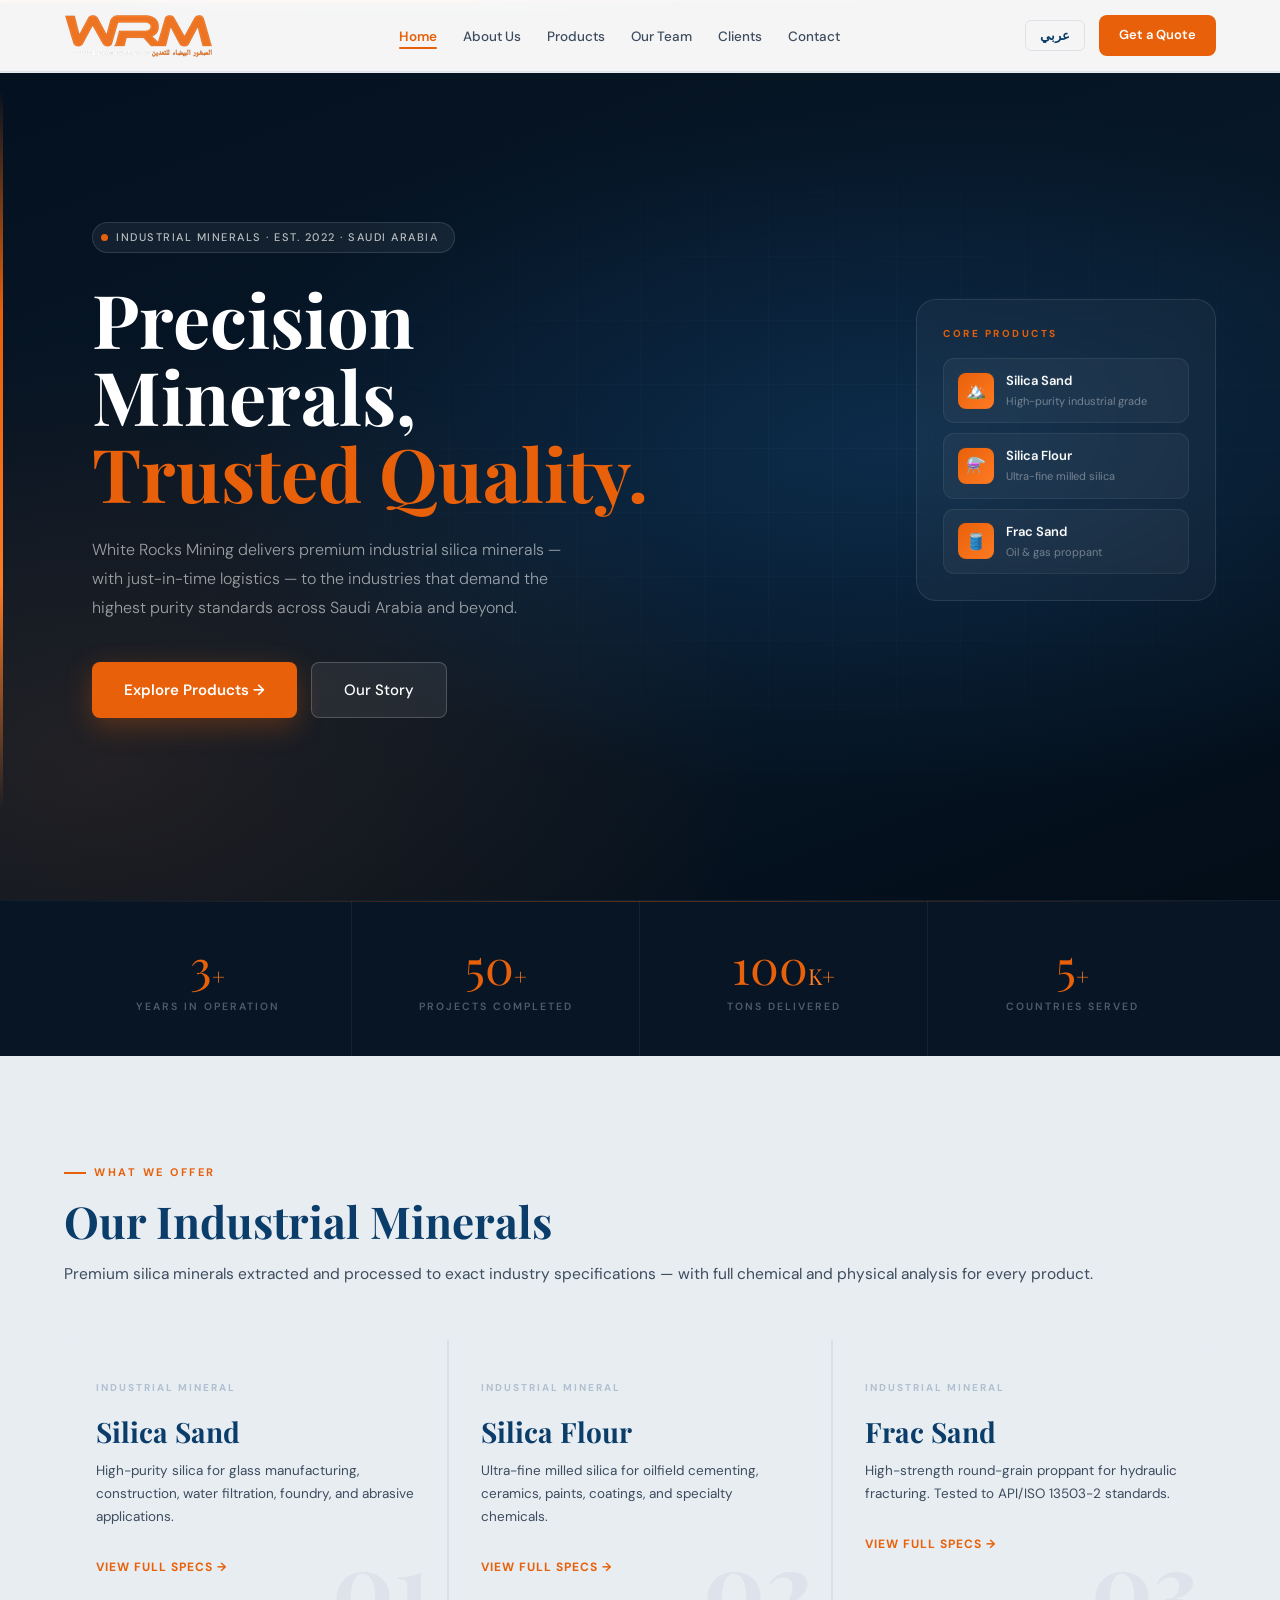
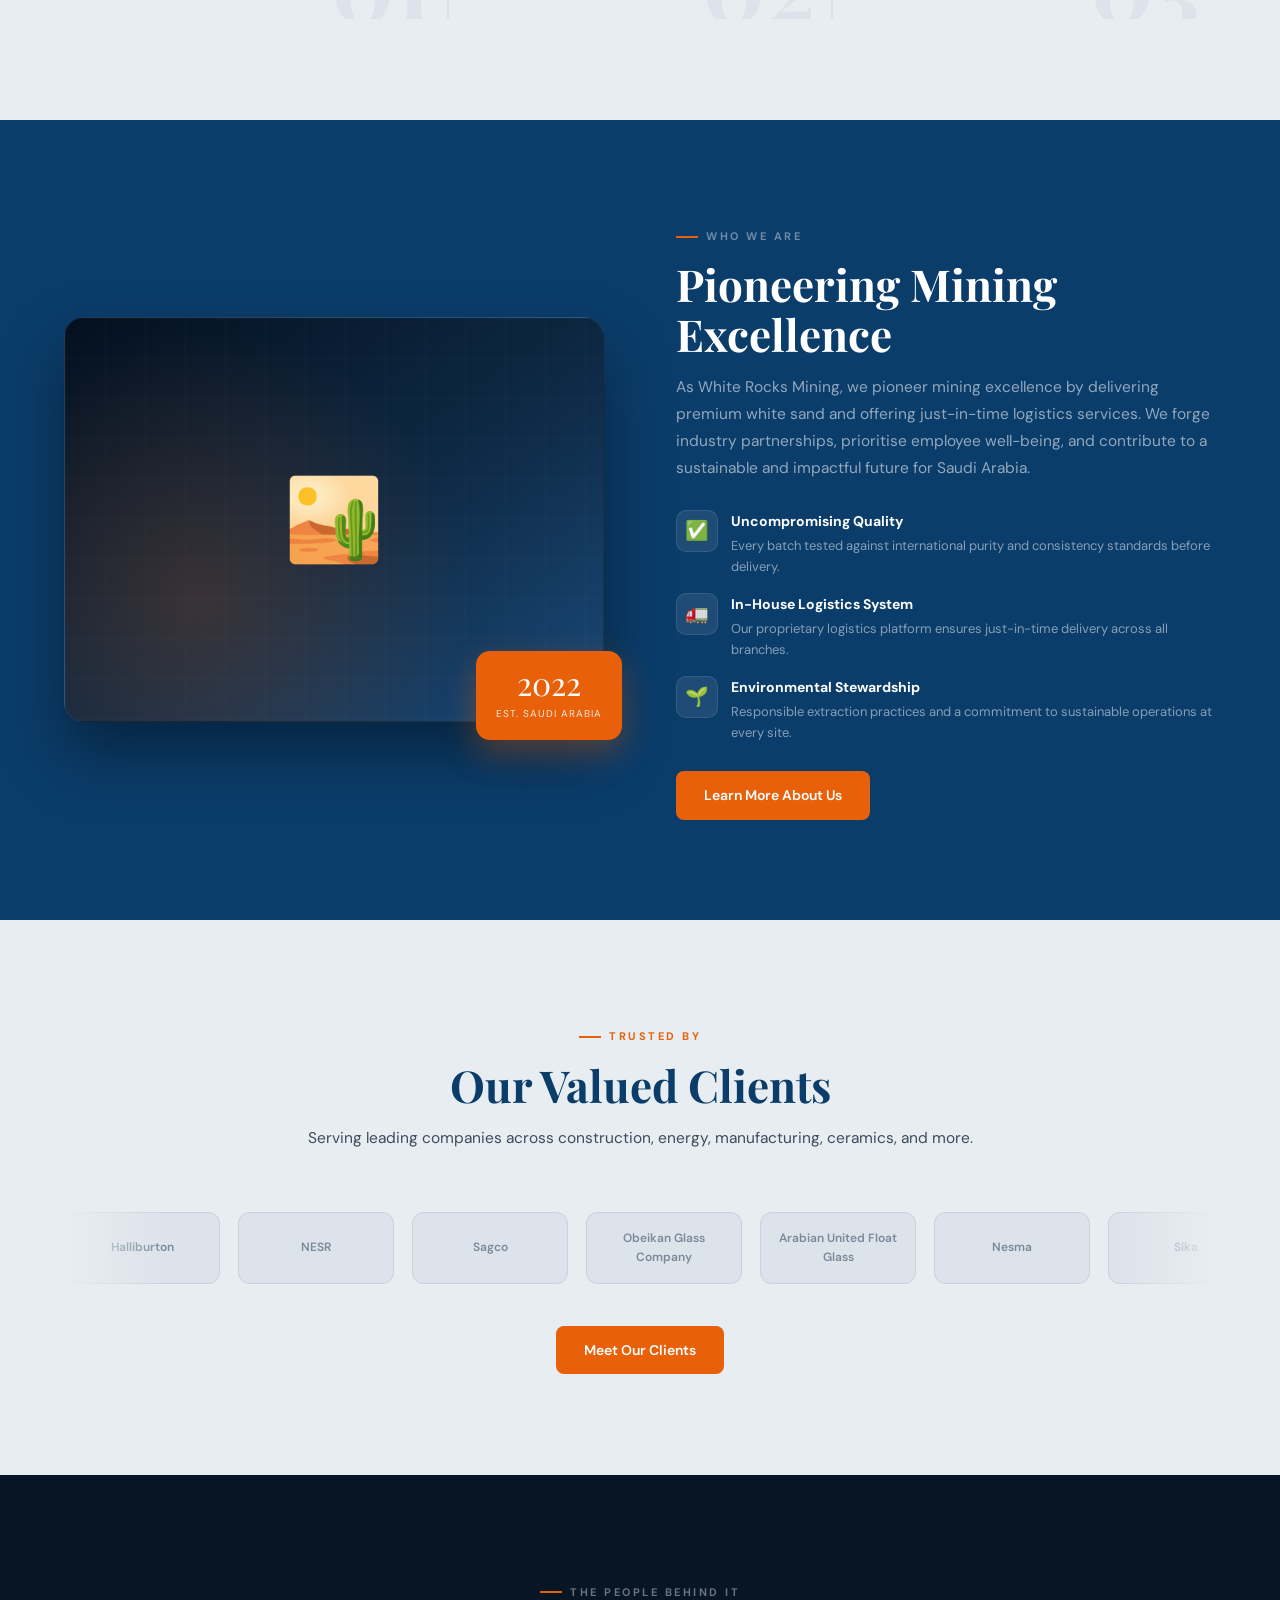
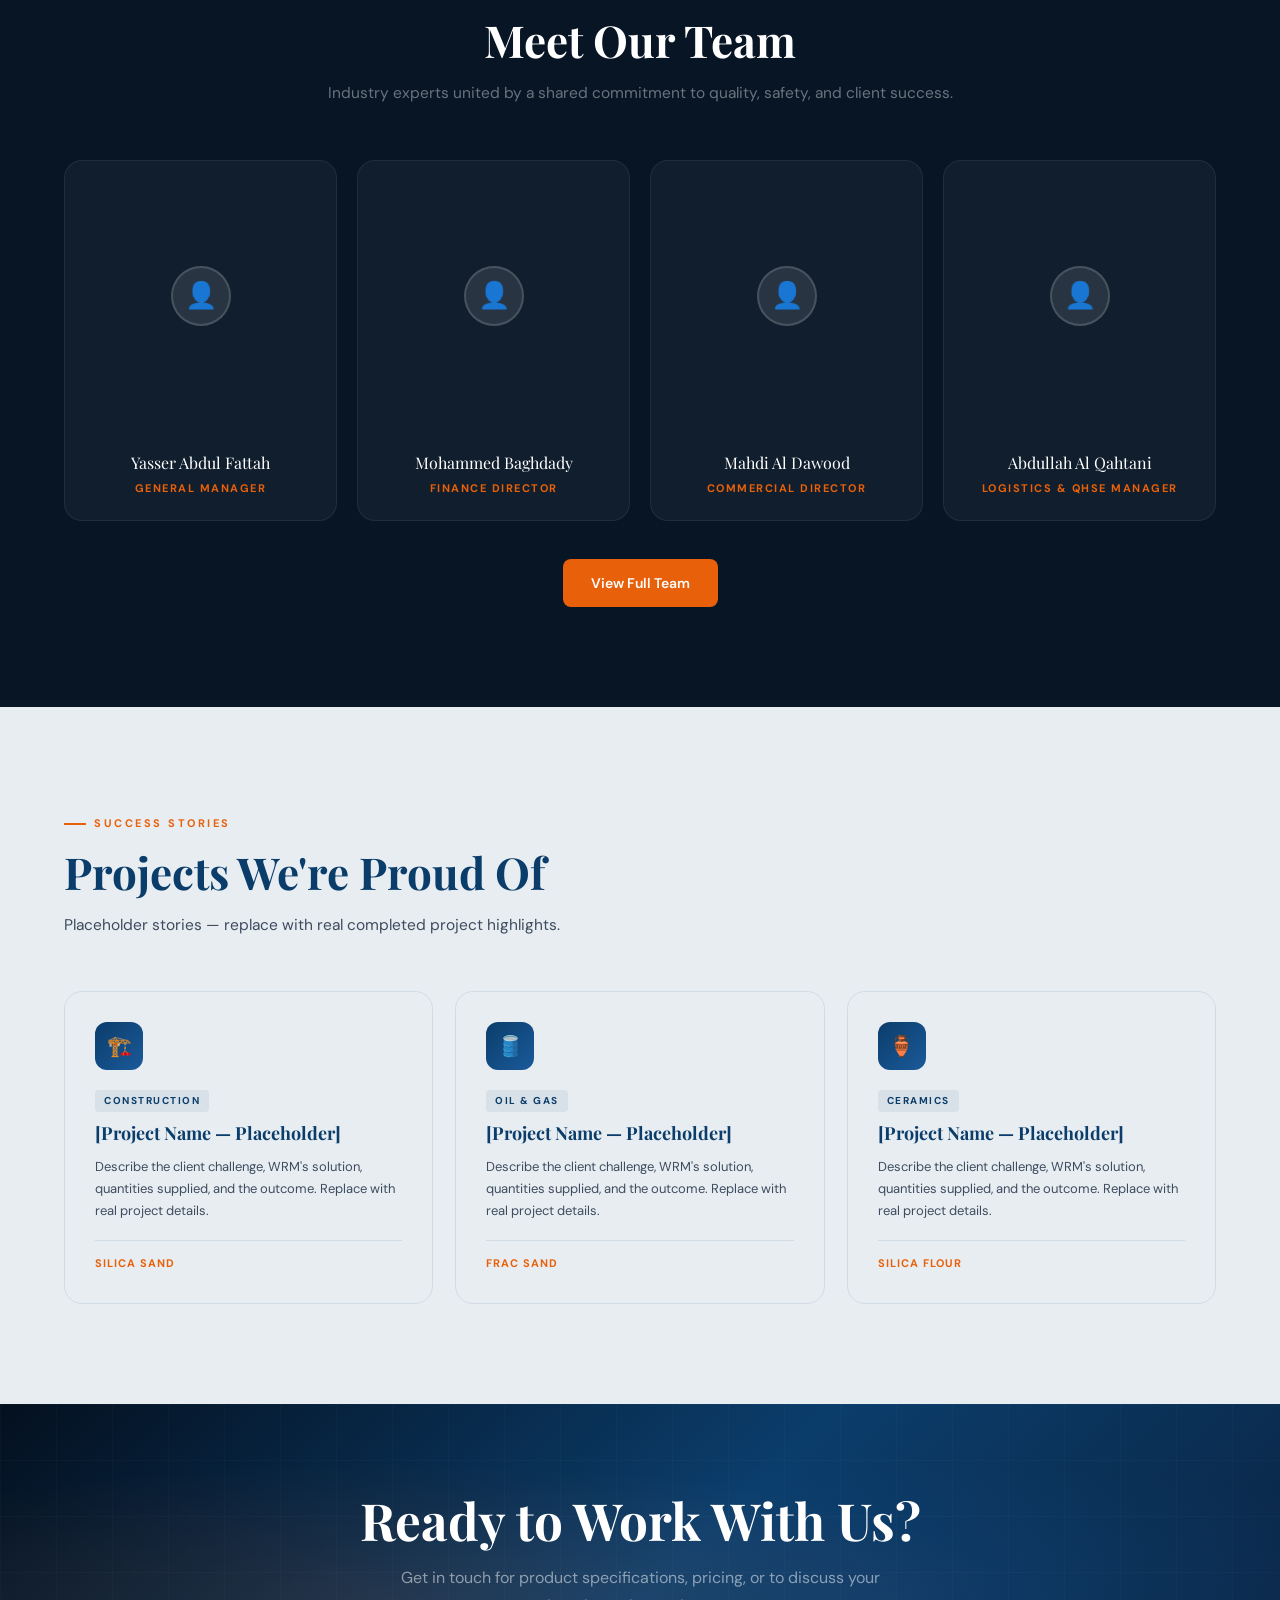
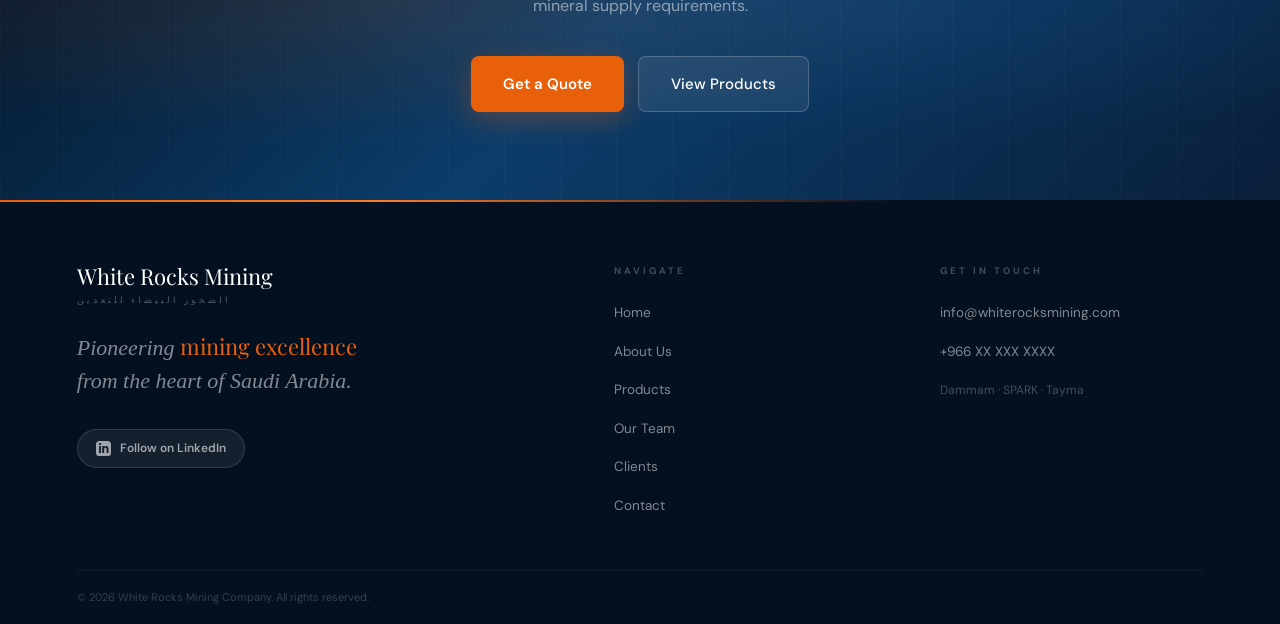
==== commit e8380a59: "updated footer design and injected to script" ====
--- a/index.html
+++ b/index.html
@@ -15,14 +15,13 @@
   <link rel="apple-touch-icon" sizes="180x180" href="apple-touch-icon.png"/>
 </head>
 <body>
-
 <!-- NAV -->
 <nav id="navbar">
   <a href="index.html" class="nav-logo">
     <img src="assets/logo-nav.png" alt="White Rocks Mining" width="149" height="44" class="logo-img"/>
   </a>
   <ul class="nav-links">
-    <li><a href="index.html" data-en="Home" data-ar="الرئيسية">Home</a></li>
+    <li><a href="index.html" class="active" data-en="Home" data-ar="الرئيسية">Home</a></li>
     <li><a href="about.html" data-en="About Us" data-ar="من نحن">About Us</a></li>
     <li><a href="products.html" data-en="Products" data-ar="المنتجات">Products</a></li>
     <li><a href="team.html" data-en="Our Team" data-ar="فريقنا">Our Team</a></li>
@@ -149,21 +148,6 @@
     <a href="products.html" class="btn-ghost" data-en="View Products" data-ar="عرض المنتجات">View Products</a>
   </div>
 </section>
-<!-- FOOTER -->
-<footer>
-  <div class="footer-grid">
-    <div>
-      <a href="index.html" class="nav-logo" style="text-decoration:none;">
-      <img src="assets/logo-footer.png" alt="White Rocks Mining" width="136" height="40" class="logo-img"/>
-    </a>
-      <p class="footer-desc" data-en="Premium industrial minerals from the heart of Saudi Arabia. Trusted by industry leaders." data-ar="معادن صناعية متميزة من قلب المملكة العربية السعودية. موثوق بها من قادة الصناعة.">Premium industrial minerals from the heart of Saudi Arabia. Trusted by industry leaders.</p>
-    </div>
-    <div><div class="footer-col-title" data-en="Navigate" data-ar="التنقل">Navigate</div><ul class="footer-links"><li><a href="index.html" data-en="Home" data-ar="الرئيسية">Home</a></li><li><a href="about.html" data-en="About Us" data-ar="من نحن">About Us</a></li><li><a href="products.html" data-en="Products" data-ar="المنتجات">Products</a></li><li><a href="team.html" data-en="Our Team" data-ar="فريقنا">Our Team</a></li><li><a href="clients.html" data-en="Clients" data-ar="عملاؤنا">Clients</a></li></ul></div>
-    <div><div class="footer-col-title" data-en="Products" data-ar="المنتجات">Products</div><ul class="footer-links"><li><a href="products.html#silica-sand" data-en="Silica Sand" data-ar="رمل السيليكا">Silica Sand</a></li><li><a href="products.html#silica-flour" data-en="Silica Flour" data-ar="دقيق السيليكا">Silica Flour</a></li><li><a href="products.html#frac-sand" data-en="Frac Sand" data-ar="رمل الفراك">Frac Sand</a></li></ul></div>
-    <div><div class="footer-col-title" data-en="Contact" data-ar="تواصل">Contact</div><ul class="footer-links"><li><a href="/cdn-cgi/l/email-protection#a1c8cfc7cee1d6c9c8d5c4d3cec2cad2ccc8cfc8cfc68fc2cecc"><span class="__cf_email__" data-cfemail="157c7b737a55627d7c6170677a767e66787c7b7c7b723b767a78">[email&#160;protected]</span></a></li><li><a href="tel:+966XXXXXXXX">+966 XX XXX XXXX</a></li><li><a href="contact.html" data-en="Dammam, Saudi Arabia" data-ar="الدمام، السعودية">Dammam, Saudi Arabia</a></li><li><a href="contact.html" data-en="Get a Quote" data-ar="طلب عرض سعر">Get a Quote</a></li></ul></div>
-  </div>
-  <div class="footer-bottom"><div class="footer-copy" data-en="© 2025 White Rocks Mining Company. All rights reserved." data-ar="© 2025 شركة وايت روكس للتعدين. جميع الحقوق محفوظة.">© 2025 White Rocks Mining Company. All rights reserved.</div><div class="footer-badge"><em data-en="Saudi Arabia" data-ar="المملكة العربية السعودية">Saudi Arabia</em> 🇸🇦</div></div>
-</footer>
 
 <script src="script.js" defer></script>
 <script src="index.js" defer></script>
--- a/style.css
+++ b/style.css
@@ -337,3 +337,78 @@
   0%{opacity:1;transform:scale(1);}
   100%{opacity:0;transform:scale(1.06);}
 }
+
+/* ═══════════════════════════════════════════
+   FOOTER — injected via script.js
+   ═══════════════════════════════════════════ */
+footer{
+  background:#04101f;
+  position:relative;
+  padding:64px 6% 0;
+}
+footer::before{
+  content:'';position:absolute;top:0;left:0;right:0;height:2px;
+  background:linear-gradient(90deg,var(--orange) 0%,var(--orange-light) 30%,transparent 70%);
+}
+.footer-inner{
+  display:grid;
+  grid-template-columns:1.8fr 1fr 1fr;
+  gap:64px;
+}
+.footer-brand .footer-logo-name{
+  font-family:var(--font-display);
+  font-size:22px;color:white;line-height:1.15;margin-bottom:4px;
+}
+.footer-brand .footer-logo-sub{
+  font-size:9px;color:rgba(255,255,255,.3);
+  letter-spacing:3px;text-transform:uppercase;
+  margin-bottom:22px;display:block;
+}
+.footer-brand .footer-tagline{
+  font-family:var(--font-display);
+  font-style:italic;
+  font-size:clamp(16px,1.8vw,22px);
+  color:rgba(255,255,255,.5);
+  line-height:1.5;
+  max-width:300px;
+  margin-bottom:32px;
+}
+.footer-brand .footer-tagline em{color:var(--orange);font-style:normal;}
+.footer-li-btn{
+  display:inline-flex;align-items:center;gap:9px;
+  background:rgba(255,255,255,.07);border:1px solid rgba(255,255,255,.12);
+  border-radius:100px;padding:9px 18px;
+  font-size:12px;font-weight:600;color:rgba(255,255,255,.6);
+  text-decoration:none;transition:all .2s;
+}
+.footer-li-btn:hover{background:rgba(10,102,194,.3);border-color:rgba(10,102,194,.5);color:white;}
+.footer-li-btn svg{width:15px;height:15px;fill:currentColor;flex-shrink:0;}
+.footer-col-title{
+  font-size:9.5px;font-weight:700;letter-spacing:3px;
+  text-transform:uppercase;color:rgba(255,255,255,.25);
+  margin-bottom:20px;
+}
+.footer-col-links{list-style:none;display:flex;flex-direction:column;gap:13px;}
+.footer-col-links a{
+  font-size:13.5px;color:rgba(255,255,255,.5);
+  text-decoration:none;transition:color .2s;
+}
+.footer-col-links a:hover{color:white;}
+.footer-locations{font-size:12px !important;color:rgba(255,255,255,.25) !important;margin-top:4px;}
+.footer-bottom{
+  margin-top:52px;padding:18px 0;
+  border-top:1px solid rgba(255,255,255,.06);
+  display:flex;align-items:center;justify-content:space-between;
+}
+.footer-copy{font-size:11px;color:rgba(255,255,255,.2);}
+
+/* Footer responsive */
+@media(max-width:960px){
+  .footer-inner{grid-template-columns:1fr 1fr;gap:40px;}
+  .footer-brand{grid-column:1/-1;}
+}
+@media(max-width:560px){
+  .footer-inner{grid-template-columns:1fr;}
+  .footer-brand{grid-column:auto;}
+  footer{padding:48px 6% 0;}
+}
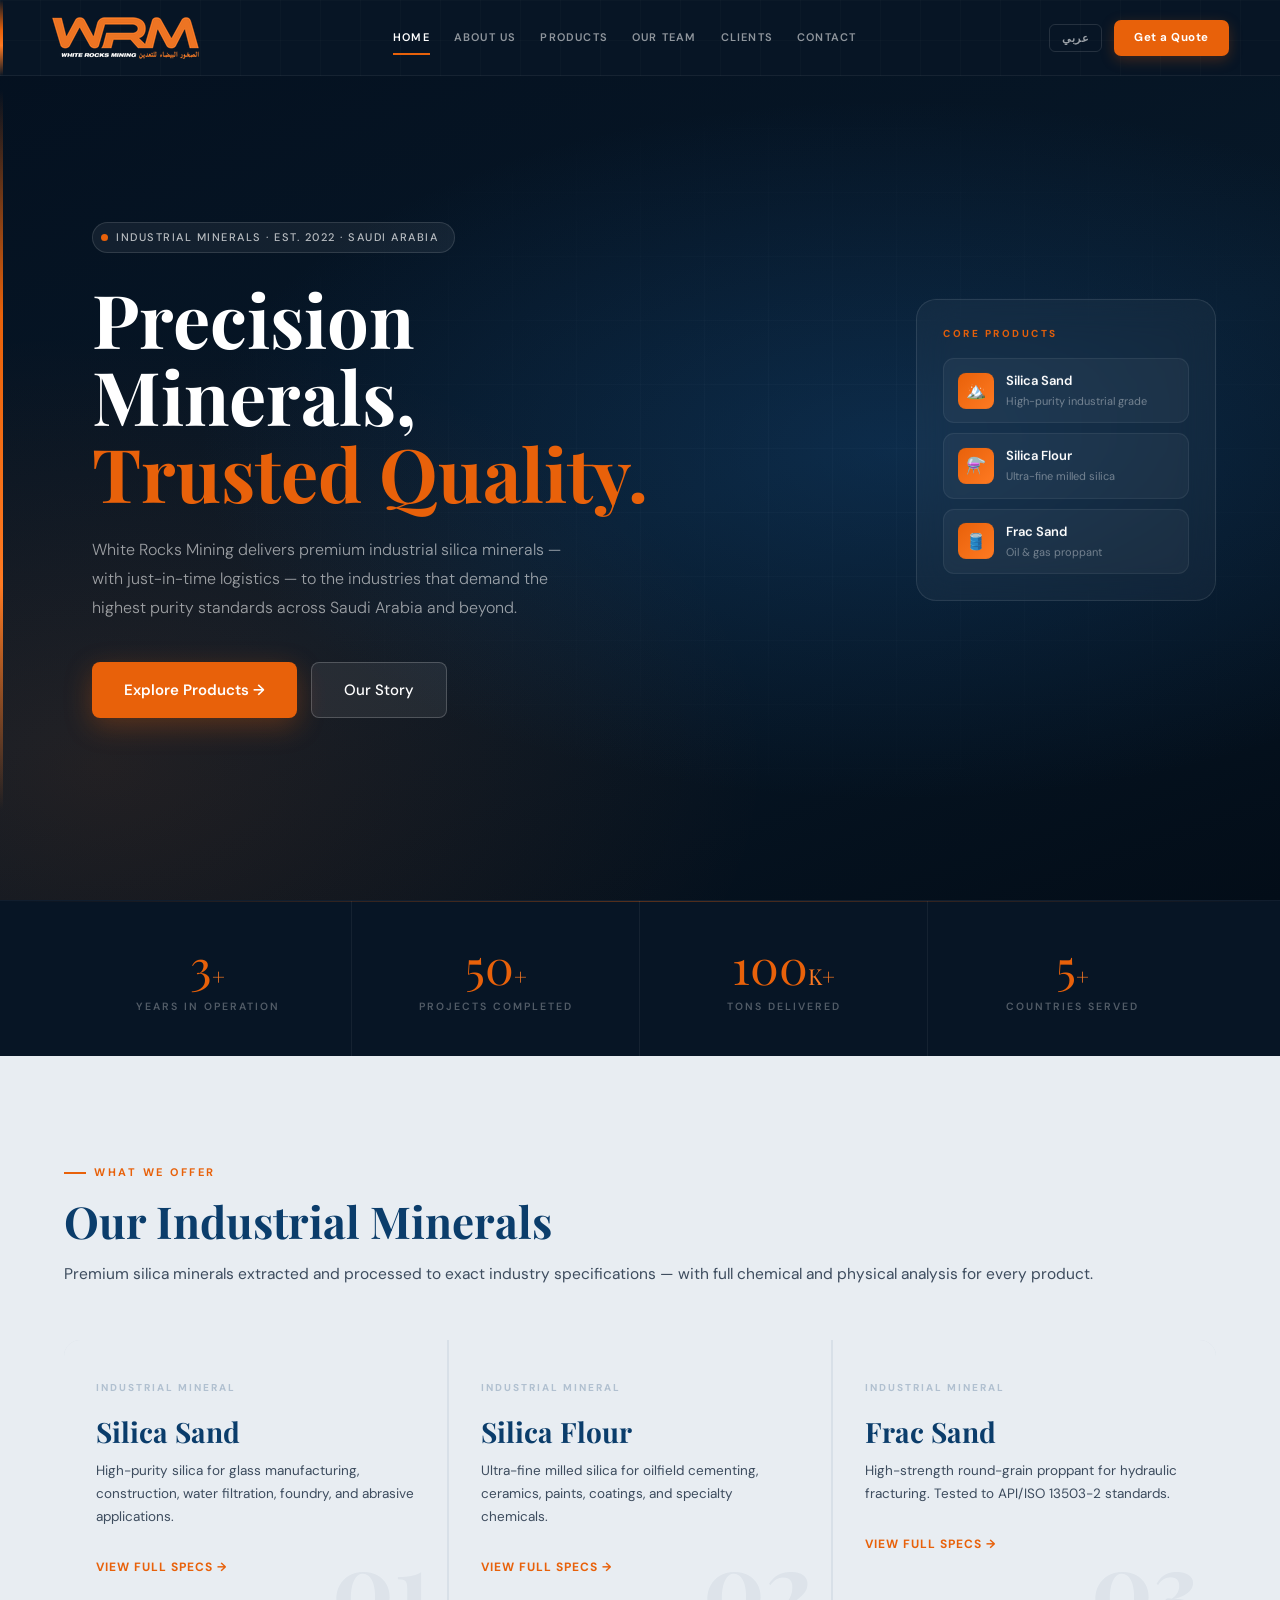
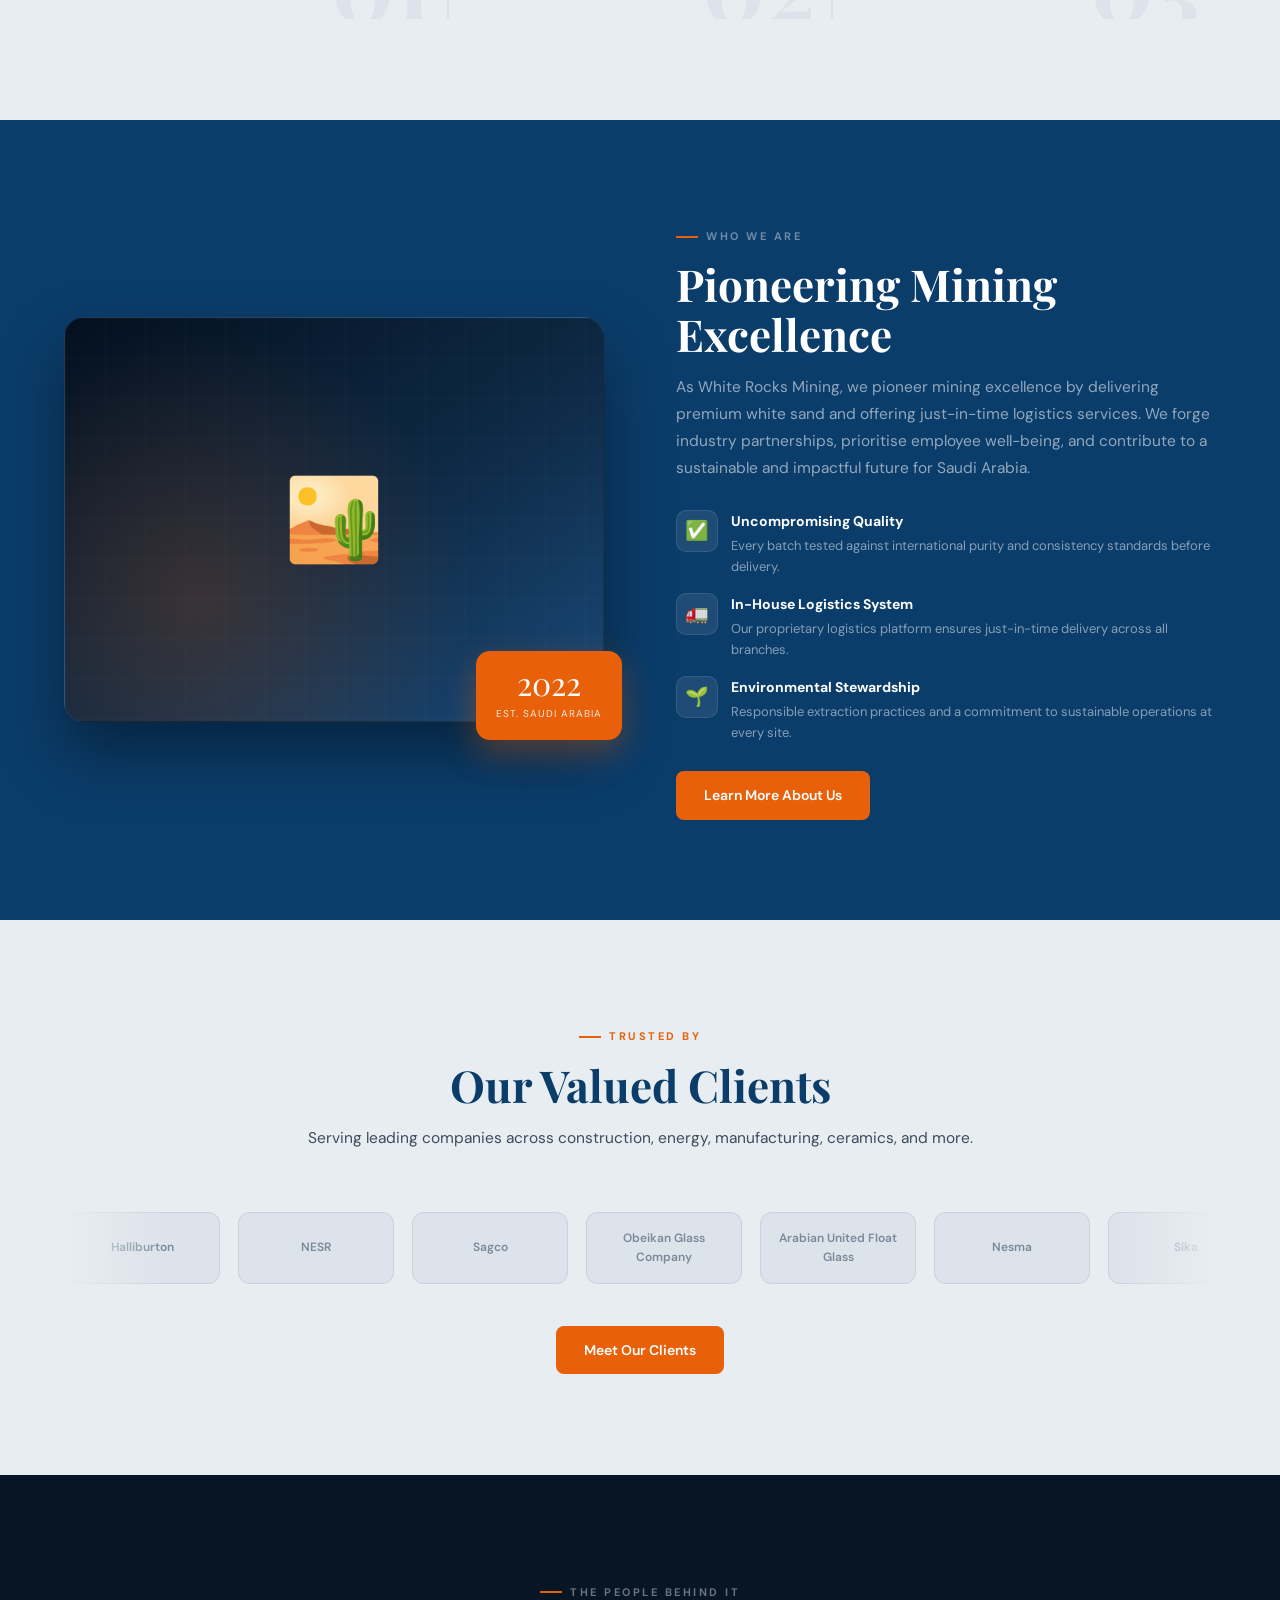
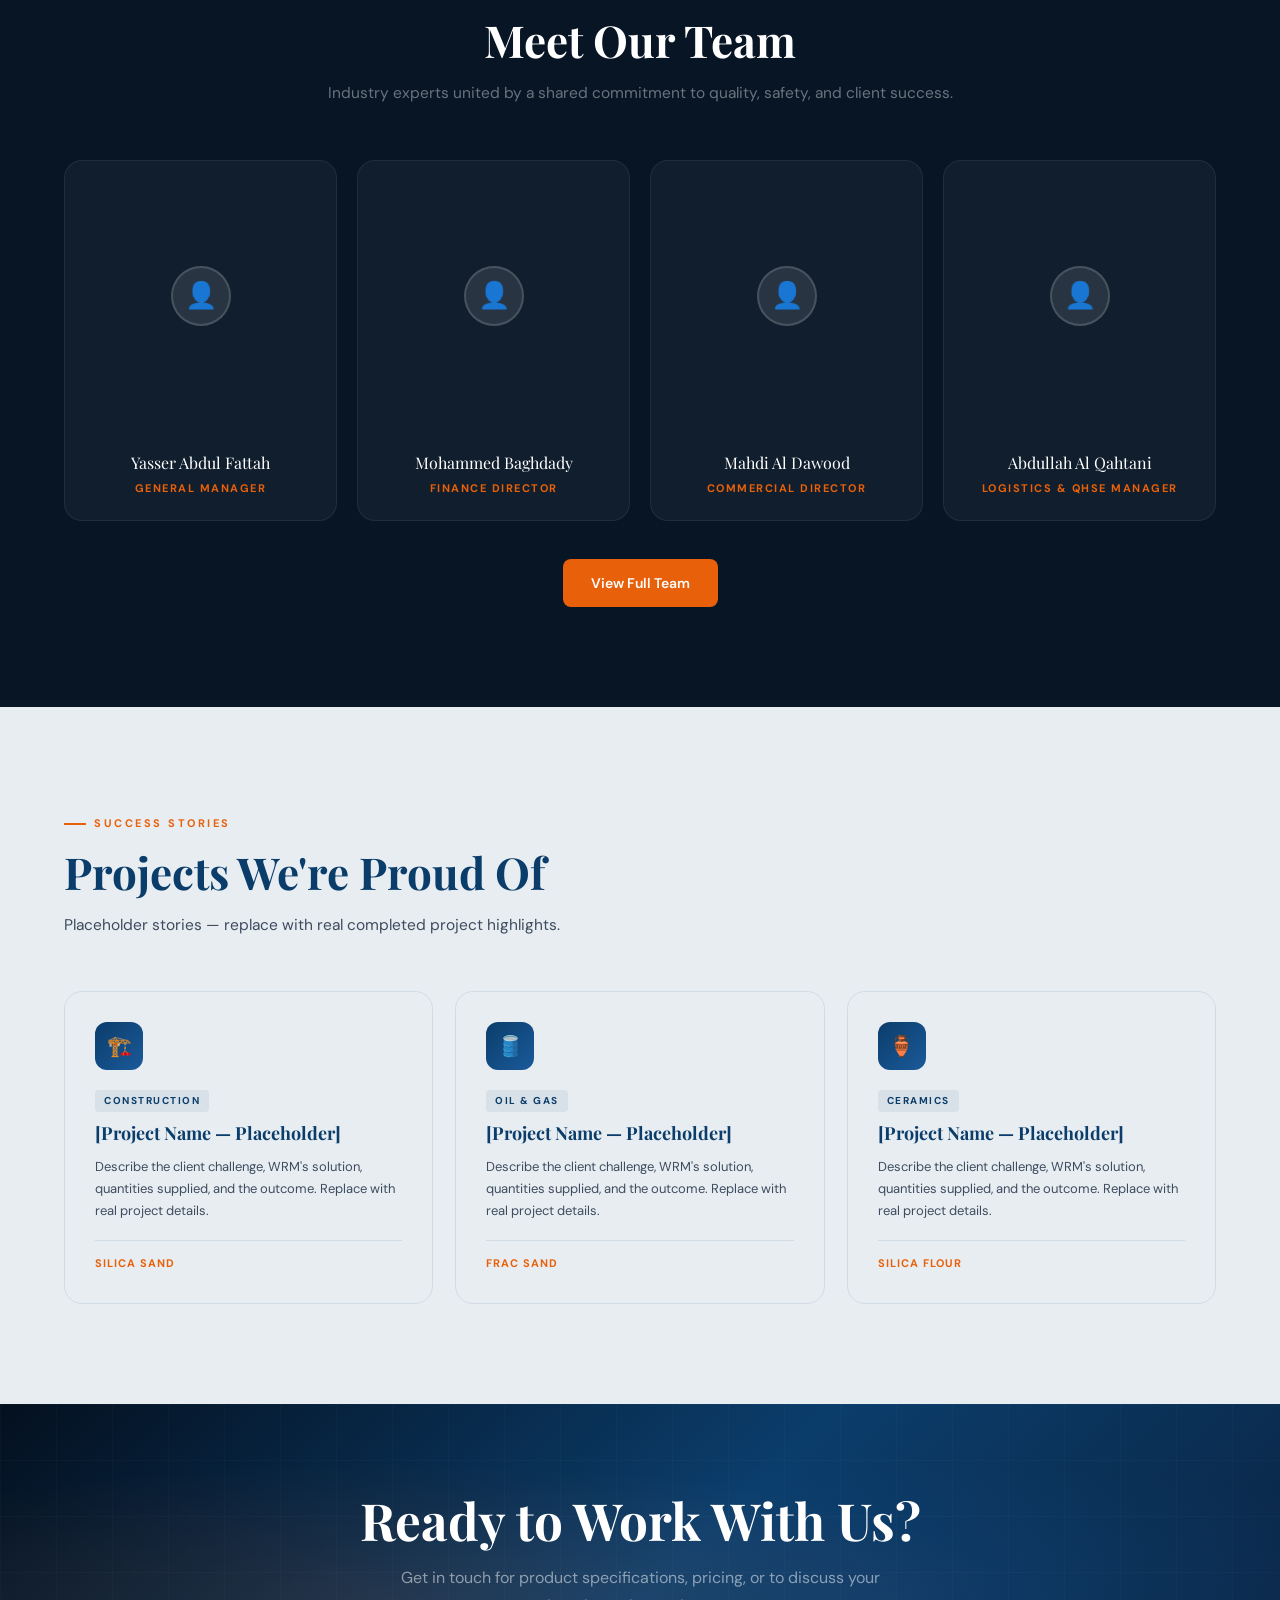
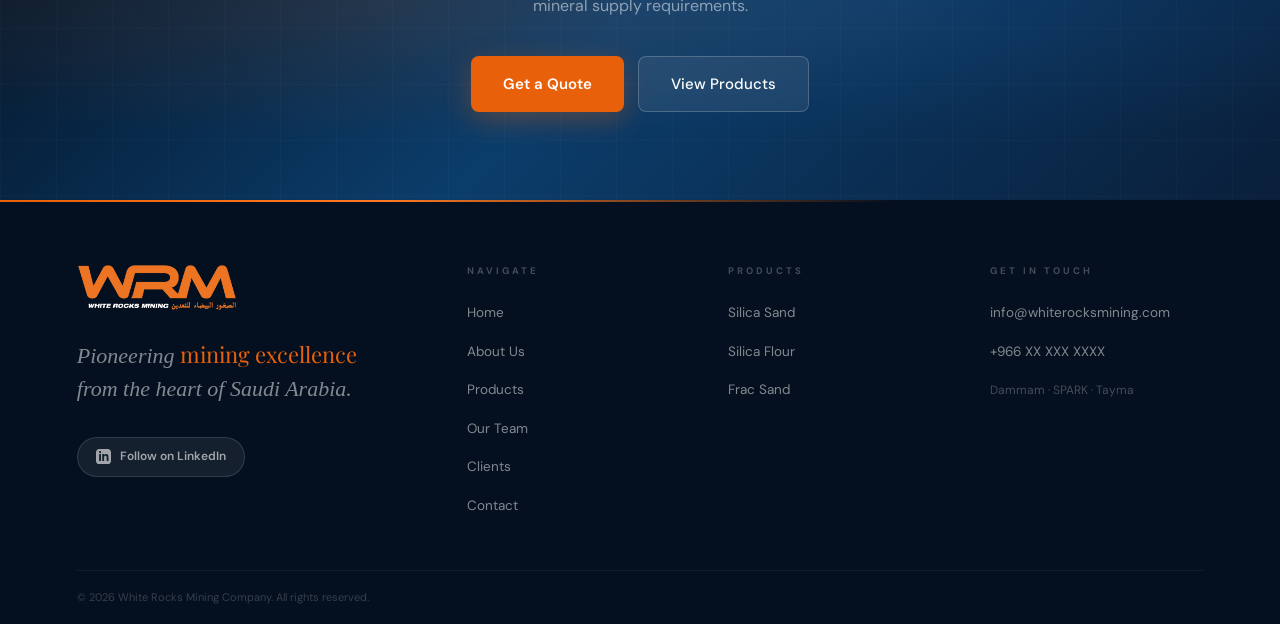
==== commit 33c6e5aa: "updated nav history" ====
--- a/index.html
+++ b/index.html
@@ -15,33 +15,6 @@
   <link rel="apple-touch-icon" sizes="180x180" href="apple-touch-icon.png"/>
 </head>
 <body>
-<!-- NAV -->
-<nav id="navbar">
-  <a href="index.html" class="nav-logo">
-    <img src="assets/logo-nav.png" alt="White Rocks Mining" width="149" height="44" class="logo-img"/>
-  </a>
-  <ul class="nav-links">
-    <li><a href="index.html" class="active" data-en="Home" data-ar="الرئيسية">Home</a></li>
-    <li><a href="about.html" data-en="About Us" data-ar="من نحن">About Us</a></li>
-    <li><a href="products.html" data-en="Products" data-ar="المنتجات">Products</a></li>
-    <li><a href="team.html" data-en="Our Team" data-ar="فريقنا">Our Team</a></li>
-    <li><a href="clients.html" data-en="Clients" data-ar="عملاؤنا">Clients</a></li>
-    <li><a href="contact.html" data-en="Contact" data-ar="اتصل بنا">Contact</a></li>
-  </ul>
-  <div class="nav-right">
-    <button class="lang-toggle" id="langToggle">عربي</button>
-    <a href="contact.html" class="btn-nav" data-en="Get a Quote" data-ar="طلب عرض سعر">Get a Quote</a>
-  </div>
-  <button class="hamburger" id="hamburger"><span></span><span></span><span></span></button>
-</nav>
-<div class="mobile-menu" id="mobileMenu">
-  <a href="index.html" data-en="Home" data-ar="الرئيسية">Home</a>
-  <a href="about.html" data-en="About Us" data-ar="من نحن">About Us</a>
-  <a href="products.html" data-en="Products" data-ar="المنتجات">Products</a>
-  <a href="team.html" data-en="Our Team" data-ar="فريقنا">Our Team</a>
-  <a href="clients.html" data-en="Clients" data-ar="عملاؤنا">Clients</a>
-  <a href="contact.html" data-en="Contact" data-ar="اتصل بنا">Contact</a>
-</div>
 <!-- HERO -->
 <section id="hero">
   <div class="hero-bar"></div><div class="hero-grid"></div><div class="hero-glow"></div><div class="hero-accent-line"></div>
--- a/style.css
+++ b/style.css
@@ -10,23 +10,132 @@
 html{scroll-behavior:smooth;}
 body{font-family:var(--font-body);color:var(--text-dark);background:var(--white);overflow-x:hidden;line-height:1.6;}
 
+/* ═══════════════════════════════════════════
+   NAVBAR — injected via script.js (Direction A / Concept C)
+   ═══════════════════════════════════════════ */
+#navbar{
+  position:fixed;top:0;left:0;right:0;z-index:500;
+  height:76px;
+  background:#071525;
+  display:flex;align-items:center;
+  padding:0 4%;gap:24px;
+  transition:background .3s,box-shadow .3s;
+}
+/* Grid texture */
+#navbar::before{
+  content:'';position:absolute;inset:0;
+  background-image:linear-gradient(rgba(255,255,255,.015) 1px,transparent 1px),
+                   linear-gradient(90deg,rgba(255,255,255,.015) 1px,transparent 1px);
+  background-size:40px 40px;pointer-events:none;
+}
+/* Bottom border */
+#navbar::after{
+  content:'';position:absolute;bottom:0;left:0;right:0;height:1px;
+  background:rgba(255,255,255,.06);
+}
+#navbar.scrolled{
+  background:rgba(4,16,31,.92);
+  backdrop-filter:blur(20px);
+  -webkit-backdrop-filter:blur(20px);
+  box-shadow:0 4px 24px rgba(0,0,0,.3);
+}
+/* Left orange rule */
+.nav-orange-rule{
+  position:absolute;left:0;top:0;bottom:0;width:3px;
+  background:linear-gradient(to bottom,transparent,var(--orange) 40%,var(--orange-light) 60%,transparent);
+  pointer-events:none;
+}
+.nav-logo{display:flex;align-items:center;flex-shrink:0;position:relative;z-index:1;text-decoration:none;}
+.logo-img{display:block;width:149px;height:44px;object-fit:contain;}
+.nav-links{
+  display:flex;align-items:center;gap:0;
+  list-style:none;flex:1;justify-content:center;
+  position:relative;z-index:1;
+}
+.nav-links a{
+  font-size:11px;font-weight:600;color:rgba(255,255,255,.55);
+  text-decoration:none;padding:8px 12px;
+  transition:color .2s;letter-spacing:1.2px;text-transform:uppercase;
+  position:relative;display:block;
+}
+.nav-links a::before{
+  content:'';position:absolute;left:12px;right:12px;bottom:0;
+  height:2px;background:var(--orange);
+  transform:scaleX(0);transform-origin:left;transition:transform .25s;
+}
+.nav-links a:hover{color:rgba(255,255,255,.8);}
+.nav-links a:hover::before{transform:scaleX(1);}
+.nav-links a.active{color:white;}
+.nav-links a.active::before{transform:scaleX(1);}
+[dir="rtl"] .nav-links a::before{transform-origin:right;}
+.nav-right{display:flex;align-items:center;gap:12px;flex-shrink:0;position:relative;z-index:1;}
+.lang-toggle{
+  background:transparent;border:1px solid rgba(255,255,255,.12);
+  color:rgba(255,255,255,.6);border-radius:6px;
+  padding:6px 12px;font-size:11px;font-weight:700;
+  cursor:pointer;font-family:var(--font-body);
+  transition:all .2s;letter-spacing:.5px;
+}
+.lang-toggle:hover{border-color:rgba(255,255,255,.3);color:white;}
+.btn-nav{
+  background:var(--orange);color:white;border:none;border-radius:7px;
+  padding:9px 20px;font-size:11.5px;font-weight:700;
+  cursor:pointer;font-family:var(--font-body);
+  transition:all .2s;text-decoration:none;
+  letter-spacing:.5px;box-shadow:0 4px 14px rgba(232,97,10,.25);
+}
+.btn-nav:hover{background:var(--orange-light);box-shadow:0 6px 20px rgba(232,97,10,.4);}
+
+/* Mobile menu */
+.mobile-menu{
+  display:none;flex-direction:column;
+  background:#071525;
+  border-bottom:1px solid rgba(255,255,255,.06);
+  position:fixed;top:76px;left:0;right:0;z-index:499;
+  max-height:0;overflow:hidden;
+  transition:max-height .35s ease;
+}
+.mobile-menu.open{max-height:420px;}
+.mobile-menu a{
+  padding:15px 6%;font-size:13px;font-weight:600;
+  color:rgba(255,255,255,.5);text-decoration:none;
+  letter-spacing:.8px;text-transform:uppercase;
+  border-bottom:1px solid rgba(255,255,255,.04);
+  transition:color .2s;
+}
+.mobile-menu a:hover,.mobile-menu a.active{color:white;}
+
+/* Hamburger */
+.hamburger{
+  display:none;flex-direction:column;cursor:pointer;
+  background:none;border:none;padding:4px;
+  position:relative;z-index:1;
+}
+.hamburger span{
+  display:block;width:24px;height:2px;
+  background:rgba(255,255,255,.6);
+  border-radius:2px;margin-bottom:5px;
+  transition:all .3s ease;
+}
+.hamburger span:last-child{margin-bottom:0;}
+.hamburger.open span:nth-child(1){transform:translateY(7px) rotate(45deg);}
+.hamburger.open span:nth-child(2){opacity:0;transform:scaleX(0);}
+.hamburger.open span:nth-child(3){transform:translateY(-7px) rotate(-45deg);}
+
+/* Responsive */
+@media(max-width:960px){
+  .nav-links,.hamburger{display:flex;}
+  .mobile-menu{display:flex;}
+  #navbar{gap:0;justify-content:space-between;}
+}
+@media(max-width:480px){
+  #navbar{padding:0 5%;height:64px;}
+  .logo-img{width:120px;height:36px;}
+  .mobile-menu{top:64px;}
+}
+
 /* NAV */
-/* NAV */
-nav{position:fixed;top:0;left:0;right:0;z-index:1000;background:rgba(255,255,255,.96);backdrop-filter:blur(14px);border-bottom:1px solid var(--border);padding:0 5%;height:72px;display:flex;align-items:center;justify-content:space-between;transition:box-shadow .3s;}
-nav.scrolled{box-shadow:var(--shadow-md);}
-.nav-logo{display:flex;align-items:center;text-decoration:none;flex-shrink:0;}
 .logo-img{height:44px;width:auto;display:block;object-fit:contain;}
-.nav-links{display:flex;gap:26px;list-style:none;align-items:center;}
-.nav-links a{text-decoration:none;font-size:13.5px;font-weight:500;color:var(--text-mid);transition:color .2s;position:relative;padding-bottom:4px;white-space:nowrap;}
-.nav-links a::after{content:'';position:absolute;bottom:0;left:0;right:0;height:2px;background:var(--orange);transform:scaleX(0);transition:transform .25s;transform-origin:left;}
-[dir="rtl"] .nav-links a::after{transform-origin:right;}
-.nav-links a:hover,.nav-links a.active{color:var(--blue);}
-.nav-links a:hover::after,.nav-links a.active::after{transform:scaleX(1);}
-.nav-right{display:flex;align-items:center;gap:14px;}
-.lang-toggle{background:none;border:1.5px solid var(--border);border-radius:6px;padding:6px 14px;font-size:13px;font-weight:600;color:var(--blue);cursor:pointer;transition:all .2s;font-family:var(--font-body);}
-.lang-toggle:hover{border-color:var(--blue);background:var(--blue);color:white;}
-.btn-nav{background:var(--orange);color:white;border:none;border-radius:8px;padding:10px 20px;font-size:13px;font-weight:600;cursor:pointer;text-decoration:none;display:inline-flex;align-items:center;transition:all .25s;font-family:var(--font-body);white-space:nowrap;}
-.btn-nav:hover{background:var(--orange-light);transform:translateY(-1px);box-shadow:0 4px 16px rgba(232,97,10,.35);}
 /* ── Hamburger ── */
 .hamburger{display:none;flex-direction:column;cursor:pointer;background:none;border:none;padding:6px 4px;gap:0;}
 .hamburger span{display:block;width:24px;height:2px;background:var(--blue);border-radius:2px;margin-bottom:5px;
@@ -34,47 +143,12 @@
 .hamburger span:last-child{margin-bottom:0;}
 
 /* X animation when open */
-.hamburger.open span:nth-child(1){transform:translateY(7px) rotate(45deg);}
-.hamburger.open span:nth-child(2){opacity:0;transform:scaleX(0);}
-.hamburger.open span:nth-child(3){transform:translateY(-7px) rotate(-45deg);}
-
 /* ── Mobile menu ── */
-.mobile-menu{
-  display:flex;
-  flex-direction:column;
-  position:fixed;
-  top:72px;left:0;right:0;
-  background:white;
-  border-bottom:1px solid var(--border);
-  padding:0 5%;
-  z-index:999;
-  box-shadow:var(--shadow-md);
-  max-height:0;
-  overflow:hidden;
-  transition:max-height .4s cubic-bezier(.4,0,.2,1), padding .4s ease;
-}
-.mobile-menu.open{max-height:420px;padding:12px 5% 20px;}
-.mobile-menu a{
-  text-decoration:none;font-size:15px;font-weight:500;color:var(--text-mid);
-  padding:14px 0;border-bottom:1px solid var(--border);
-  display:flex;align-items:center;justify-content:space-between;
-  transition:color .2s ease, padding-left .2s ease;
-}
-.mobile-menu a:last-child{border-bottom:none;}
-.mobile-menu a:hover{color:var(--blue);}
-.mobile-menu a::after{content:'→';font-size:12px;opacity:0;transition:opacity .2s, transform .2s;}
-.mobile-menu a:hover::after{opacity:1;transform:translateX(4px);}
-
 /* Active page highlight */
 .mobile-menu a.active{color:var(--orange);font-weight:700;}
 .mobile-menu a.active::before{content:'';display:inline-block;width:4px;height:4px;border-radius:50%;background:var(--orange);margin-right:10px;flex-shrink:0;}
 [dir="rtl"] .mobile-menu a.active::before{margin-right:0;margin-left:10px;}
-[dir="rtl"] .mobile-menu a::after{content:'←';}
-
-/* Desktop nav active link */
-.nav-links a.active{color:var(--orange);font-weight:600;}
-.nav-links a.active::after{content:'';display:block;height:2px;background:var(--orange);border-radius:2px;margin-top:2px;width:100%;}
-
+[dir="rtl"] /* Desktop nav active link */
 /* PAGE HERO (inner pages) */
 /* PAGE HERO */
 .page-hero{padding:140px 5% 80px;background:var(--blue);position:relative;overflow:hidden;}
@@ -152,8 +226,7 @@
   .btn-solid,.btn-hero,.btn-hero-out{width:100%;justify-content:center;}
   .cta-actions{flex-direction:column;align-items:center;}
   .footer-bottom{text-align:center;flex-direction:column;gap:8px;}
-  .nav-right .btn-nav{display:none;}
-}
+  }
 
 /* ══════════════════════════════════════
    CARD MICRO-ANIMATIONS
@@ -352,9 +425,11 @@
 }
 .footer-inner{
   display:grid;
-  grid-template-columns:1.8fr 1fr 1fr;
-  gap:64px;
-}
+  grid-template-columns:1.6fr 1fr 1fr 1fr;
+  gap:48px;
+}
+.footer-logo-link{display:inline-block;margin-bottom:20px;}
+.footer-logo-img{display:block;width:160px;height:auto;}
 .footer-brand .footer-logo-name{
   font-family:var(--font-display);
   font-size:22px;color:white;line-height:1.15;margin-bottom:4px;
@@ -402,7 +477,6 @@
 }
 .footer-copy{font-size:11px;color:rgba(255,255,255,.2);}
 
-/* Footer responsive */
 @media(max-width:960px){
   .footer-inner{grid-template-columns:1fr 1fr;gap:40px;}
   .footer-brand{grid-column:1/-1;}
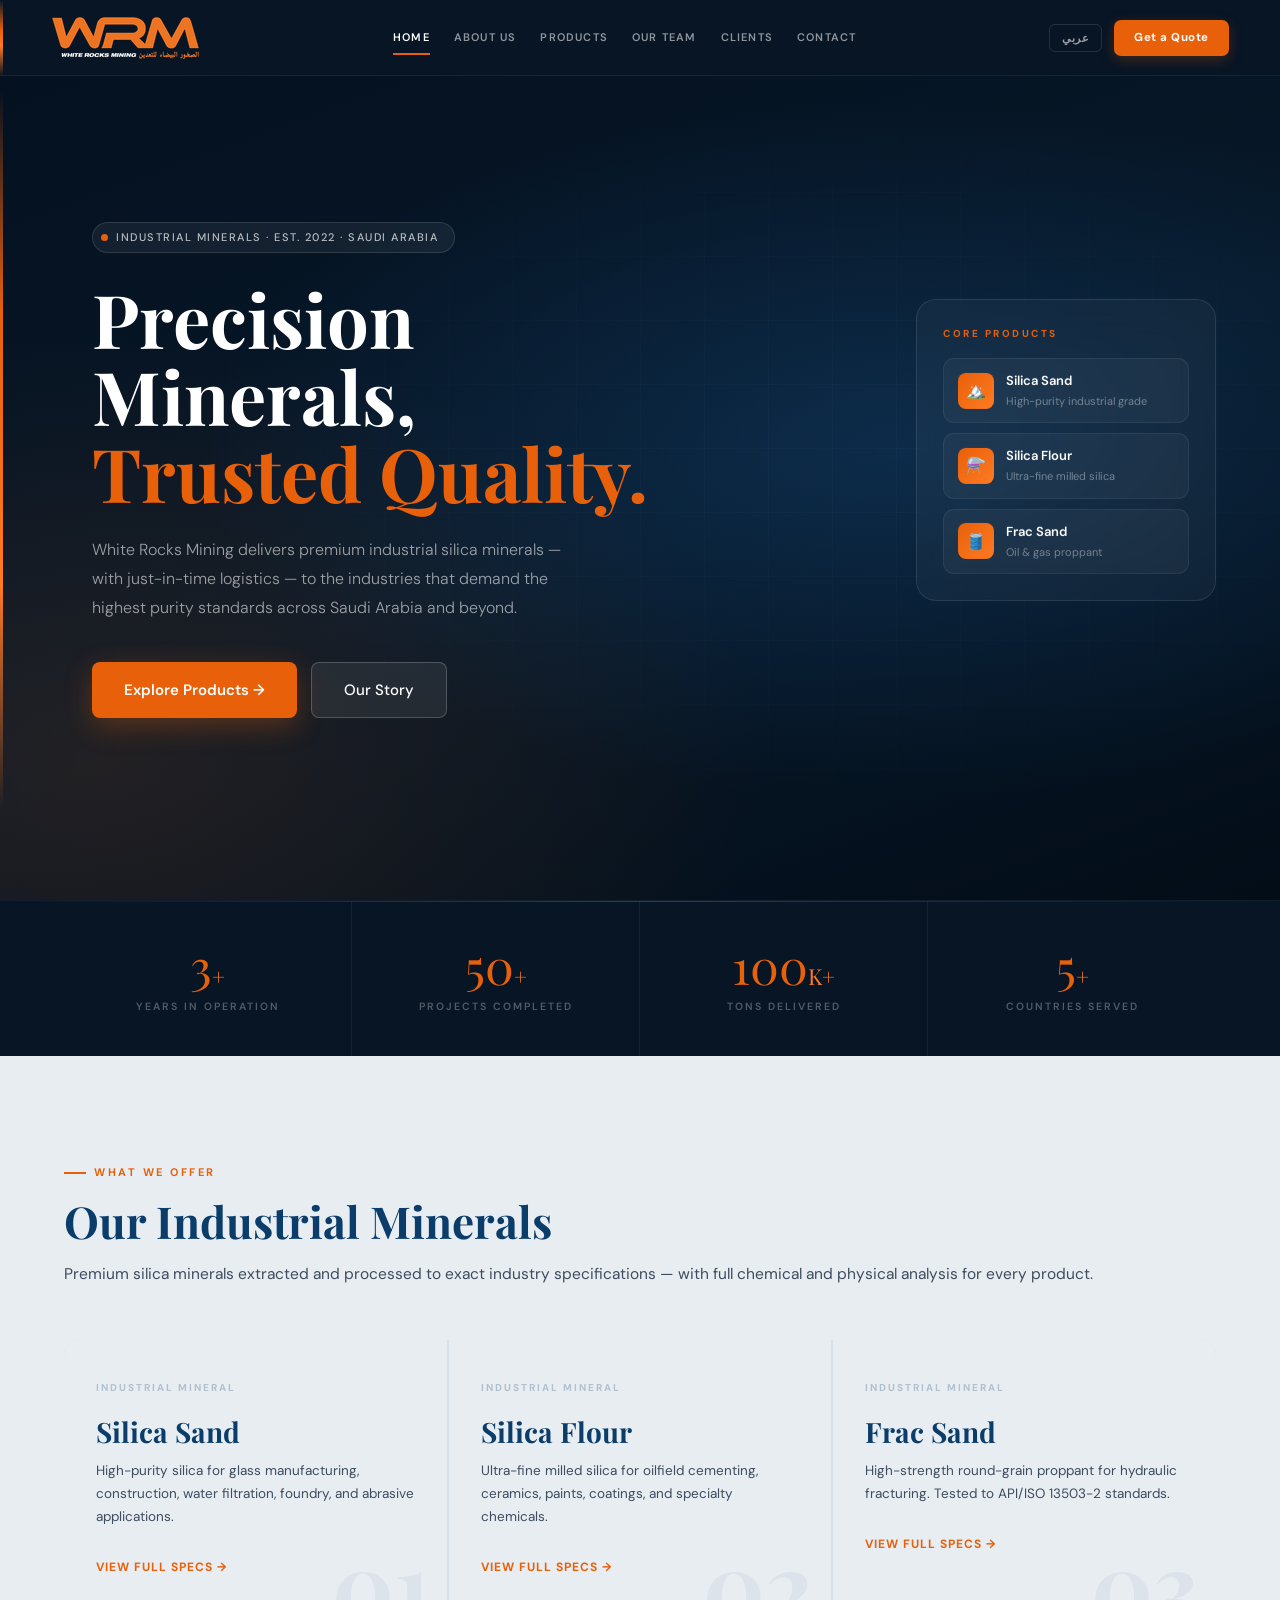
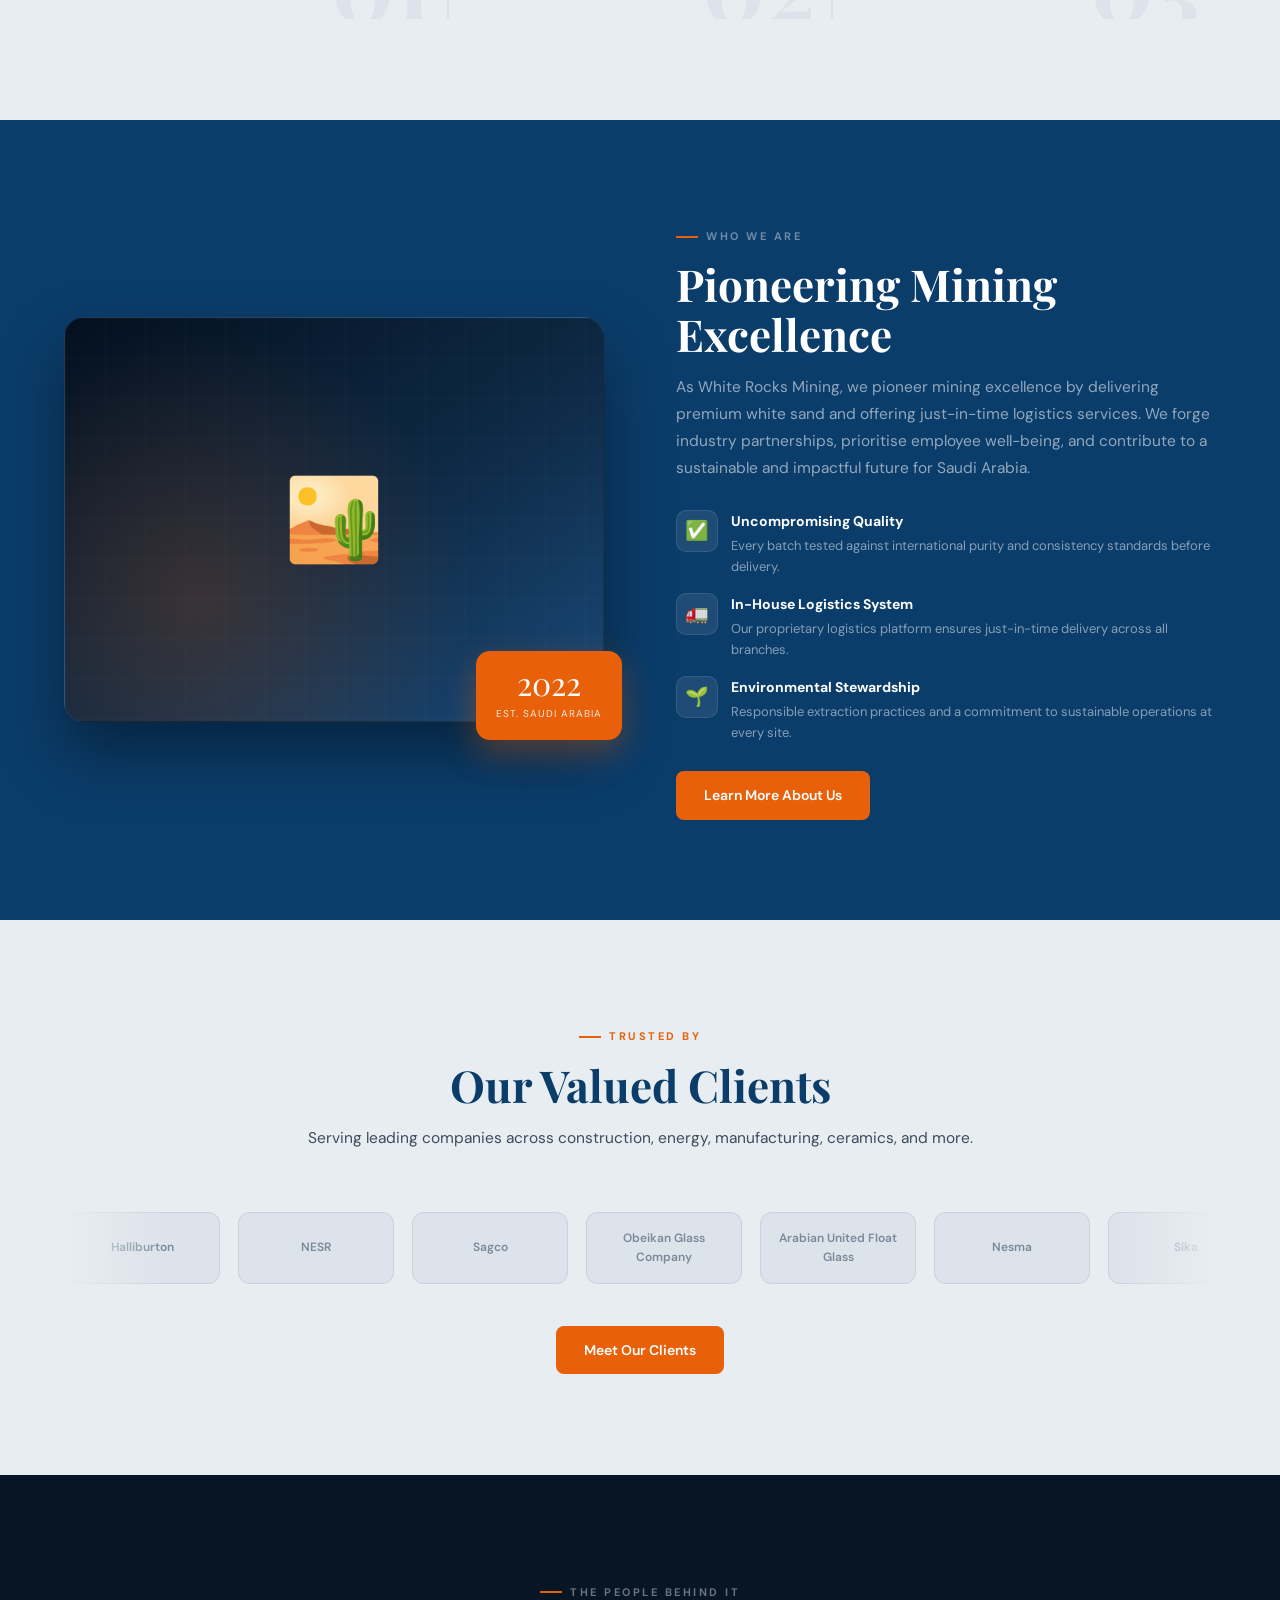
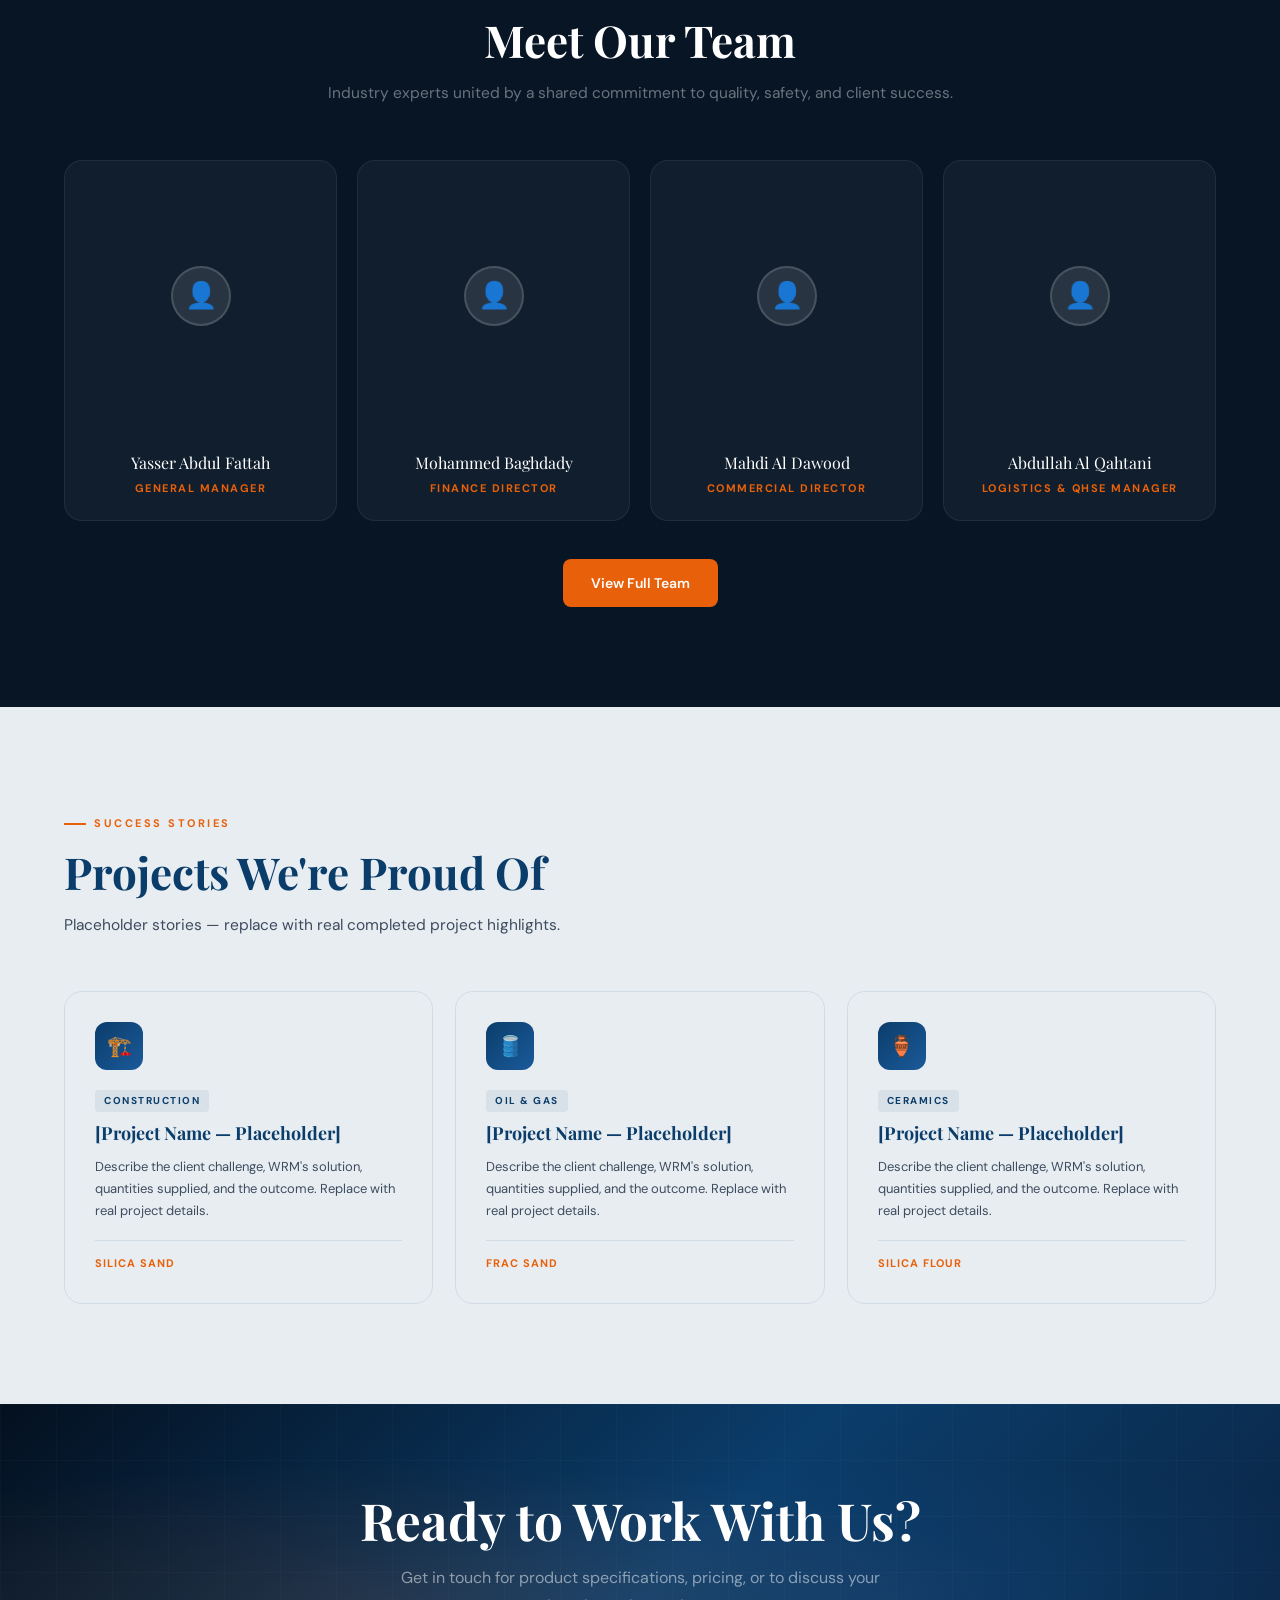
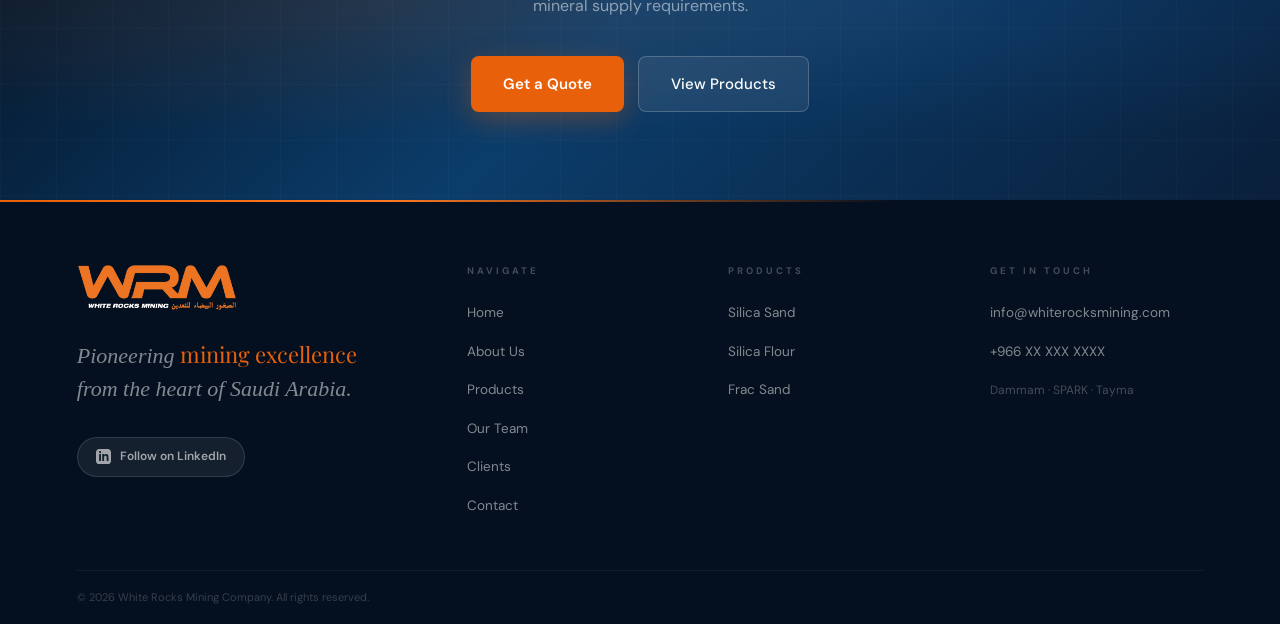
==== commit 3a0913d2: "did proper recovery of files and fixed bugs" ====
--- a/index.html
+++ b/index.html
@@ -15,6 +15,33 @@
   <link rel="apple-touch-icon" sizes="180x180" href="apple-touch-icon.png"/>
 </head>
 <body>
+<!-- NAV -->
+<nav id="navbar">
+  <a href="index.html" class="nav-logo">
+    <img src="assets/logo-nav.png" alt="White Rocks Mining" width="149" height="44" class="logo-img"/>
+  </a>
+  <ul class="nav-links">
+    <li><a href="index.html" class="active" data-en="Home" data-ar="الرئيسية">Home</a></li>
+    <li><a href="about.html" data-en="About Us" data-ar="من نحن">About Us</a></li>
+    <li><a href="products.html" data-en="Products" data-ar="المنتجات">Products</a></li>
+    <li><a href="team.html" data-en="Our Team" data-ar="فريقنا">Our Team</a></li>
+    <li><a href="clients.html" data-en="Clients" data-ar="عملاؤنا">Clients</a></li>
+    <li><a href="contact.html" data-en="Contact" data-ar="اتصل بنا">Contact</a></li>
+  </ul>
+  <div class="nav-right">
+    <button class="lang-toggle" id="langToggle">عربي</button>
+    <a href="contact.html" class="btn-nav" data-en="Get a Quote" data-ar="طلب عرض سعر">Get a Quote</a>
+  </div>
+  <button class="hamburger" id="hamburger"><span></span><span></span><span></span></button>
+</nav>
+<div class="mobile-menu" id="mobileMenu">
+  <a href="index.html" data-en="Home" data-ar="الرئيسية">Home</a>
+  <a href="about.html" data-en="About Us" data-ar="من نحن">About Us</a>
+  <a href="products.html" data-en="Products" data-ar="المنتجات">Products</a>
+  <a href="team.html" data-en="Our Team" data-ar="فريقنا">Our Team</a>
+  <a href="clients.html" data-en="Clients" data-ar="عملاؤنا">Clients</a>
+  <a href="contact.html" data-en="Contact" data-ar="اتصل بنا">Contact</a>
+</div>
 <!-- HERO -->
 <section id="hero">
   <div class="hero-bar"></div><div class="hero-grid"></div><div class="hero-glow"></div><div class="hero-accent-line"></div>
--- a/style.css
+++ b/style.css
@@ -20,23 +20,18 @@
   display:flex;align-items:center;
   padding:0 4%;gap:24px;
   transition:background .3s,box-shadow .3s;
-}
-/* Grid texture */
-#navbar::before{
-  content:'';position:absolute;inset:0;
-  background-image:linear-gradient(rgba(255,255,255,.015) 1px,transparent 1px),
-                   linear-gradient(90deg,rgba(255,255,255,.015) 1px,transparent 1px);
-  background-size:40px 40px;pointer-events:none;
-}
+  will-change:transform;
+  transform:translateZ(0);
+  contain:layout style;
+}
+/* Grid texture removed from navbar for performance */
 /* Bottom border */
 #navbar::after{
   content:'';position:absolute;bottom:0;left:0;right:0;height:1px;
   background:rgba(255,255,255,.06);
 }
 #navbar.scrolled{
-  background:rgba(4,16,31,.92);
-  backdrop-filter:blur(20px);
-  -webkit-backdrop-filter:blur(20px);
+  background:rgba(4,16,31,.97);
   box-shadow:0 4px 24px rgba(0,0,0,.3);
 }
 /* Left orange rule */
@@ -209,8 +204,8 @@
 /* REVEAL ANIMATIONS */
 /* REVEAL */
 .reveal{opacity:1;transform:none;}
-.reveal.anim{opacity:0;transform:translateY(26px);transition:opacity .65s ease,transform .65s ease;}
-.reveal.anim.visible{opacity:1;transform:translateY(0);}
+.reveal.anim{opacity:0;transform:translateY(26px);transition:opacity .65s ease,transform .65s ease;will-change:opacity,transform;}
+.reveal.anim.visible{opacity:1;transform:translateY(0);will-change:auto;}
 
 /* RESPONSIVE — shared breakpoints */
 /* RESPONSIVE */
